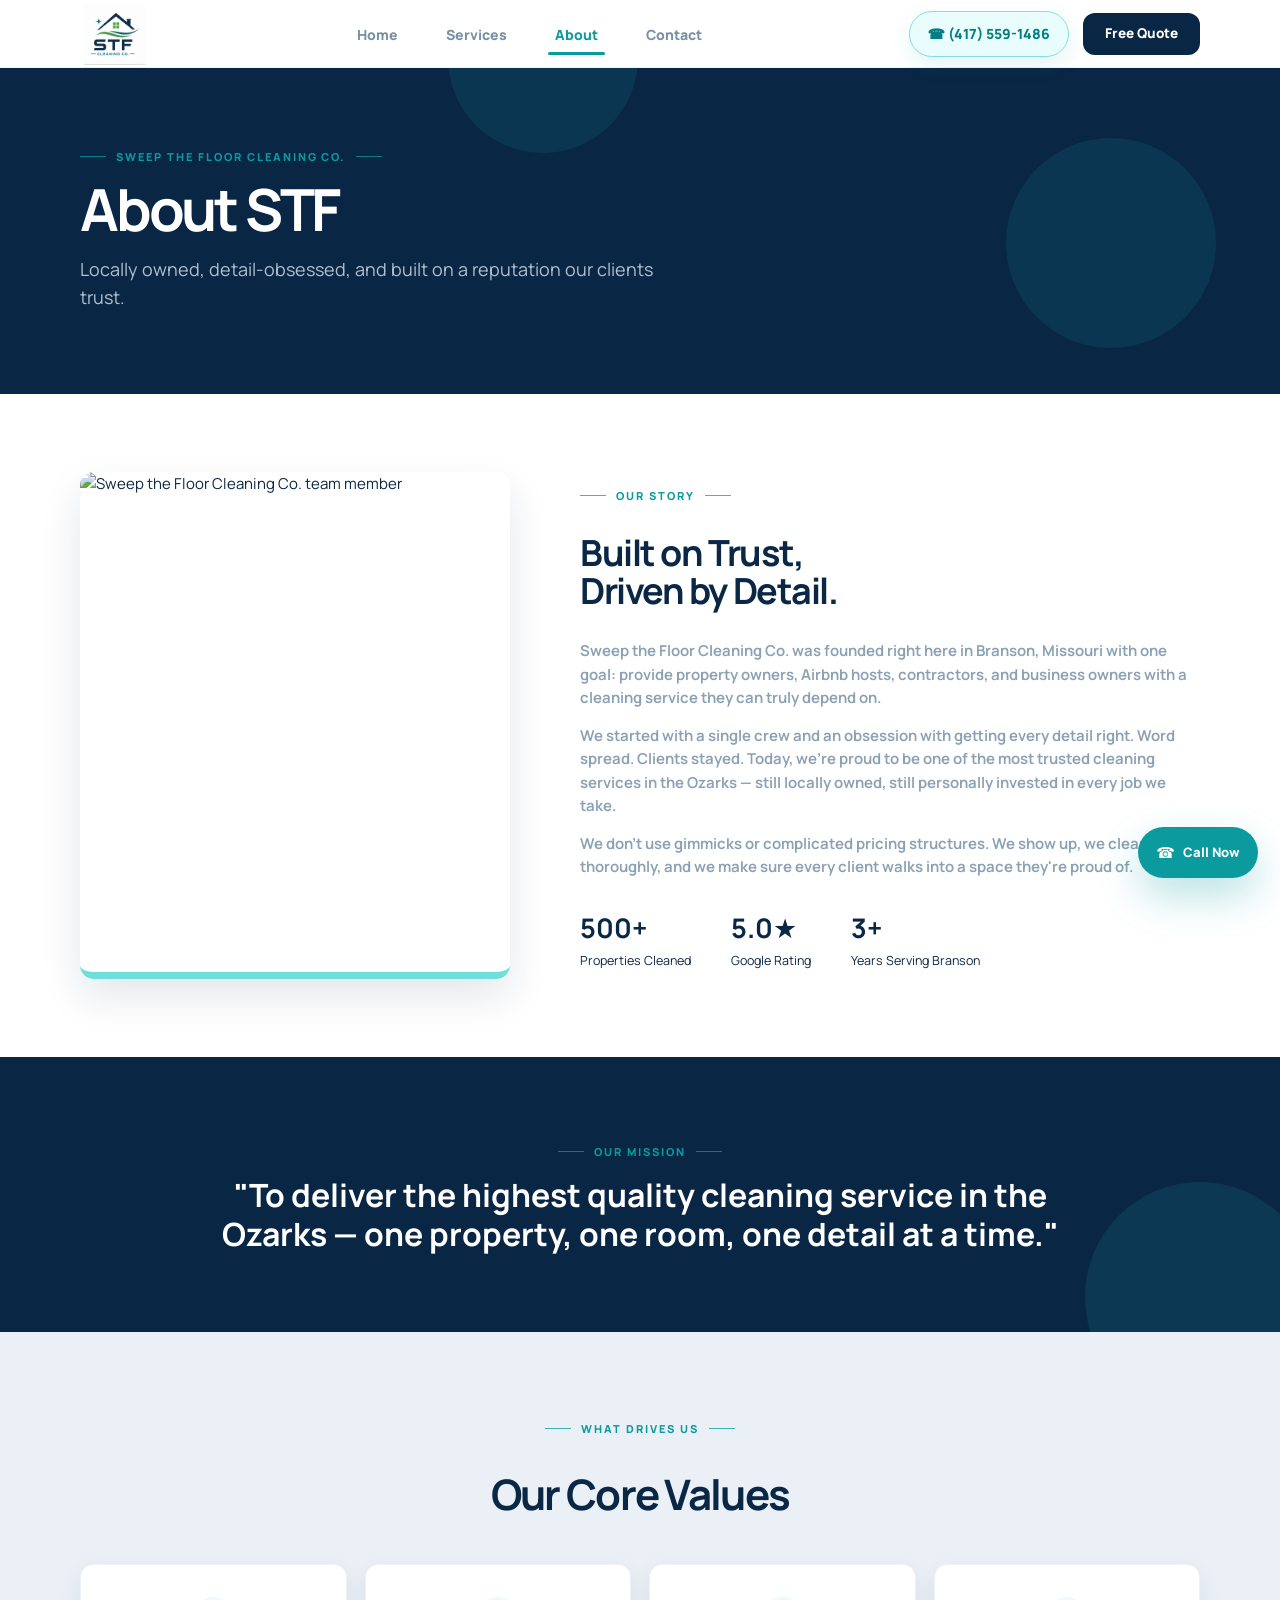
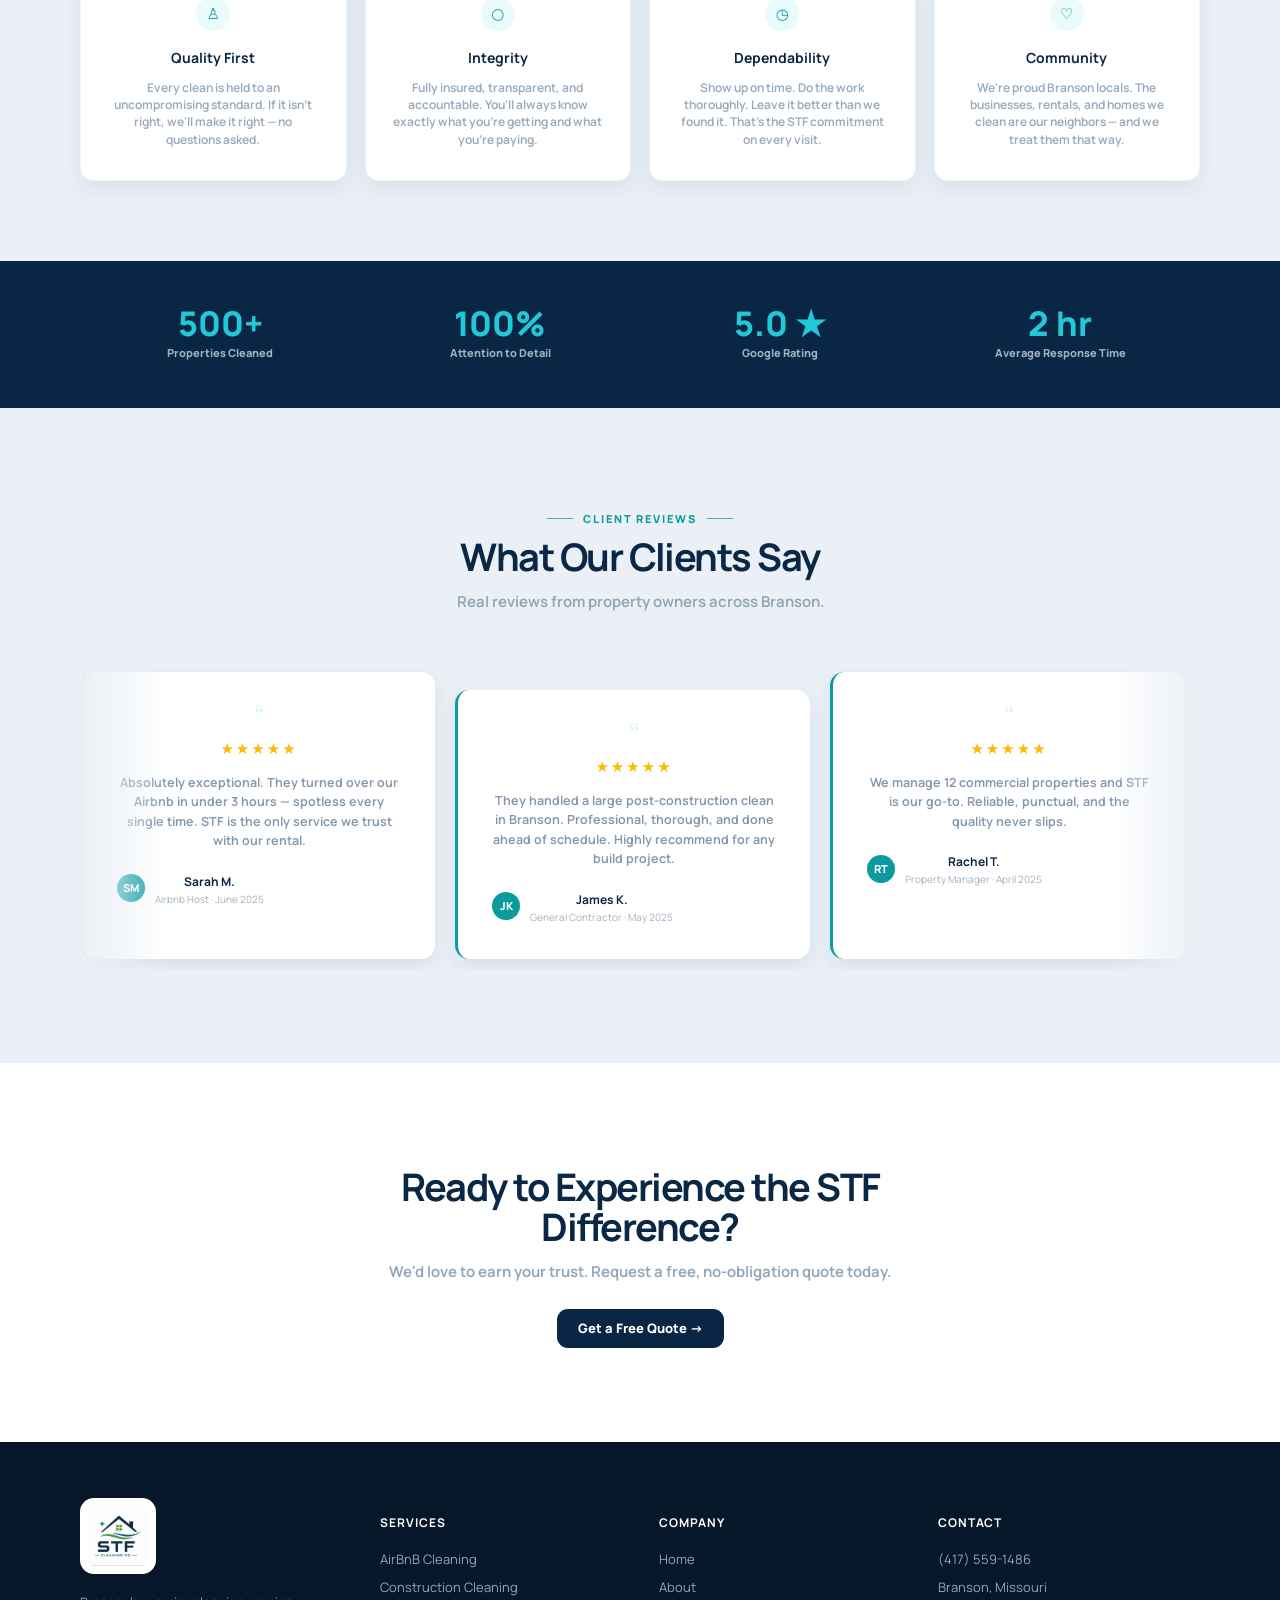
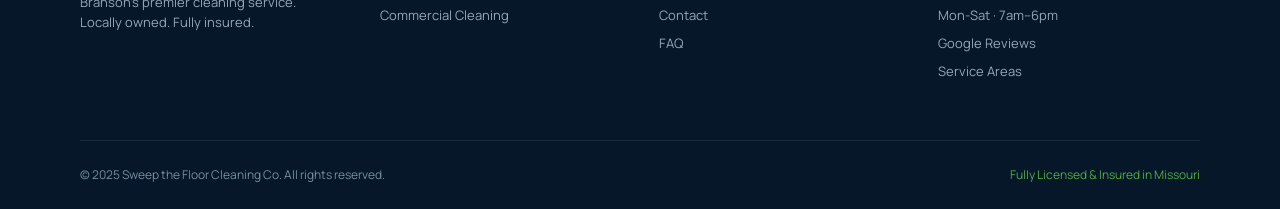
==== about.html @ 4bd2ea4a "Initial website upload" ====
<!DOCTYPE html><html lang="en"><head><meta charset="UTF-8"><meta name="viewport" content="width=device-width,initial-scale=1.0"><title>About | Sweep the Floor Cleaning Co.</title><meta name="description" content="Learn about Sweep the Floor Cleaning Co., a locally owned Branson cleaning company."><link rel="preconnect" href="https://fonts.googleapis.com"><link rel="preconnect" href="https://fonts.gstatic.com" crossorigin><link href="https://fonts.googleapis.com/css2?family=Manrope:wght@500;600;700;800;900&display=swap" rel="stylesheet"><link rel="stylesheet" href="styles.css"></head><body><header class="nav"><div class="container nav__in"><a class="logo" href="index.html"><img src="assets/logo.png" alt="STF Cleaning Co."></a><nav class="menu"><a href="index.html">Home</a><a href="services.html">Services</a><a class="active" href="about.html">About</a><a href="contact.html">Contact</a></nav><div class="nav__right"><a class="phone" href="tel:4175591486">☎ (417) 559-1486</a><a class="btn btn--navy" href="contact.html">Free Quote</a></div></div></header><main><section class="page-hero"><div class="container"><span class="eyebrow">Sweep the Floor Cleaning Co.</span><h1>About STF</h1><p>Locally owned, detail-obsessed, and built on a reputation our clients trust.</p></div></section><section><div class="container about-story"><div class="portrait"><img src="https://images.unsplash.com/photo-1494790108377-be9c29b29330?auto=format&fit=crop&w=900&q=85" alt="Sweep the Floor Cleaning Co. team member"></div><div class="story"><span class="eyebrow">Our Story</span><h2>Built on Trust,<br>Driven by Detail.</h2><p>Sweep the Floor Cleaning Co. was founded right here in Branson, Missouri with one goal: provide property owners, Airbnb hosts, contractors, and business owners with a cleaning service they can truly depend on.</p><p>We started with a single crew and an obsession with getting every detail right. Word spread. Clients stayed. Today, we're proud to be one of the most trusted cleaning services in the Ozarks — still locally owned, still personally invested in every job we take.</p><p>We don't use gimmicks or complicated pricing structures. We show up, we clean thoroughly, and we make sure every client walks into a space they're proud of.</p><div class="story-stats"><div><strong>500+</strong><small>Properties Cleaned</small></div><div><strong>5.0★</strong><small>Google Rating</small></div><div><strong>3+</strong><small>Years Serving Branson</small></div></div></div></div></section><section class="mission"><div class="container"><span class="eyebrow">Our Mission</span><h2>"To deliver the highest quality cleaning service in the Ozarks — one property, one room, one detail at a time."</h2></div></section><section class="values"><div class="container center"><span class="eyebrow">What Drives Us</span><h2>Our Core Values</h2><div class="values-grid"><div class="value"><div class="mini">♙</div><h3>Quality First</h3><p>Every clean is held to an uncompromising standard. If it isn't right, we'll make it right — no questions asked.</p></div><div class="value"><div class="mini">○</div><h3>Integrity</h3><p>Fully insured, transparent, and accountable. You'll always know exactly what you're getting and what you're paying.</p></div><div class="value"><div class="mini">◷</div><h3>Dependability</h3><p>Show up on time. Do the work thoroughly. Leave it better than we found it. That's the STF commitment on every visit.</p></div><div class="value"><div class="mini">♡</div><h3>Community</h3><p>We're proud Branson locals. The businesses, rentals, and homes we clean are our neighbors — and we treat them that way.</p></div></div></div></section><section class="stats"><div class="container stats__grid"><div class="stat"><strong>500+</strong><span>Properties Cleaned</span></div><div class="stat"><strong>100%</strong><span>Attention to Detail</span></div><div class="stat"><strong>5.0 ★</strong><span>Google Rating</span></div><div class="stat"><strong>2 hr</strong><span>Average Response Time</span></div></div></section><section class="section section--soft"><div class="container center"><span class="eyebrow">Client Reviews</span><h2>What Our Clients Say</h2><p class="sub">Real reviews from property owners across Branson.</p><div class="reviews is-marquee review-marquee"><div class="review-track">
<article class="review"><div class="quote">“</div><div class="stars">★★★★★</div><p>Absolutely exceptional. They turned over our Airbnb in under 3 hours — spotless every single time. STF is the only service we trust with our rental.</p><div class="person"><span class="avatar">SM</span><div><strong>Sarah M.</strong><small>Airbnb Host · June 2025</small></div></div></article>
<article class="review"><div class="quote">“</div><div class="stars">★★★★★</div><p>They handled a large post-construction clean in Branson. Professional, thorough, and done ahead of schedule. Highly recommend for any build project.</p><div class="person"><span class="avatar">JK</span><div><strong>James K.</strong><small>General Contractor · May 2025</small></div></div></article>
<article class="review"><div class="quote">“</div><div class="stars">★★★★★</div><p>We manage 12 commercial properties and STF is our go-to. Reliable, punctual, and the quality never slips.</p><div class="person"><span class="avatar">RT</span><div><strong>Rachel T.</strong><small>Property Manager · April 2025</small></div></div></article>
<article class="review"><div class="quote">“</div><div class="stars">★★★★★</div><p>Our cabin guests constantly mention how clean the place feels. Their turnovers are fast, consistent, and easy to schedule.</p><div class="person"><span class="avatar">AL</span><div><strong>Amanda L.</strong><small>Vacation Rental Owner · June 2025</small></div></div></article>
<article class="review"><div class="quote">“</div><div class="stars">★★★★★</div><p>They cleaned our office after hours and everything looked fresh the next morning. Very professional crew and great communication.</p><div class="person"><span class="avatar">CP</span><div><strong>Chris P.</strong><small>Office Manager · May 2025</small></div></div></article>
<article class="review"><div class="quote">“</div><div class="stars">★★★★★</div><p>Dust was everywhere after remodel work. STF came in and made the unit look ready for photos and move-in.</p><div class="person"><span class="avatar">DN</span><div><strong>Dana N.</strong><small>Property Owner · April 2025</small></div></div></article>
<article class="review"><div class="quote">“</div><div class="stars">★★★★★</div><p>Absolutely exceptional. They turned over our Airbnb in under 3 hours — spotless every single time. STF is the only service we trust with our rental.</p><div class="person"><span class="avatar">SM</span><div><strong>Sarah M.</strong><small>Airbnb Host · June 2025</small></div></div></article>
<article class="review"><div class="quote">“</div><div class="stars">★★★★★</div><p>They handled a large post-construction clean in Branson. Professional, thorough, and done ahead of schedule. Highly recommend for any build project.</p><div class="person"><span class="avatar">JK</span><div><strong>James K.</strong><small>General Contractor · May 2025</small></div></div></article>
<article class="review"><div class="quote">“</div><div class="stars">★★★★★</div><p>We manage 12 commercial properties and STF is our go-to. Reliable, punctual, and the quality never slips.</p><div class="person"><span class="avatar">RT</span><div><strong>Rachel T.</strong><small>Property Manager · April 2025</small></div></div></article>
<article class="review"><div class="quote">“</div><div class="stars">★★★★★</div><p>Our cabin guests constantly mention how clean the place feels. Their turnovers are fast, consistent, and easy to schedule.</p><div class="person"><span class="avatar">AL</span><div><strong>Amanda L.</strong><small>Vacation Rental Owner · June 2025</small></div></div></article>
<article class="review"><div class="quote">“</div><div class="stars">★★★★★</div><p>They cleaned our office after hours and everything looked fresh the next morning. Very professional crew and great communication.</p><div class="person"><span class="avatar">CP</span><div><strong>Chris P.</strong><small>Office Manager · May 2025</small></div></div></article>
<article class="review"><div class="quote">“</div><div class="stars">★★★★★</div><p>Dust was everywhere after remodel work. STF came in and made the unit look ready for photos and move-in.</p><div class="person"><span class="avatar">DN</span><div><strong>Dana N.</strong><small>Property Owner · April 2025</small></div></div></article>
</div></div></div></section><section class="section center"><div class="container"><h2>Ready to Experience the STF<br>Difference?</h2><p class="sub">We'd love to earn your trust. Request a free, no-obligation quote today.</p><div style="margin-top:26px"><a class="btn btn--navy" href="contact.html">Get a Free Quote →</a></div></div></section></main><footer class="footer"><div class="container"><div class="footer__grid"><div><img src="assets/logo.png" alt="STF"><p>Branson's premier cleaning service. Locally owned. Fully insured.</p></div><div><h4>Services</h4><a href="services.html#airbnb">AirBnB Cleaning</a><a href="services.html#construction">Construction Cleaning</a><a href="services.html#commercial">Commercial Cleaning</a></div><div><h4>Company</h4><a href="index.html">Home</a><a href="about.html">About</a><a href="contact.html">Contact</a><a href="contact.html#faq">FAQ</a></div><div><h4>Contact</h4><a href="tel:4175591486">(417) 559-1486</a><p>Branson, Missouri</p><p>Mon-Sat · 7am–6pm</p><a href="contact.html">Google Reviews</a><a href="contact.html">Service Areas</a></div></div><div class="footer__bottom"><span>© 2025 Sweep the Floor Cleaning Co. All rights reserved.</span><span class="licensed">Fully Licensed & Insured in Missouri</span></div></div></footer><a class="float-call" href="tel:4175591486">☎<span>Call Now</span></a><script src="script.js"></script></body></html>
---- styles.css ----
:root{--navy:#092645;--ink:#0a2746;--muted:#89a0b4;--teal:#0b9b9f;--aqua:#21c8d7;--green:#4dae3e;--bg:#eaf0f6;--soft:#f6fafc;--white:#fff;--shadow:0 18px 45px rgba(9,38,69,.11);--shadow-sm:0 8px 22px rgba(9,38,69,.08);--radius:16px;--max:1120px}*{box-sizing:border-box}html{scroll-behavior:smooth}body{margin:0;font-family:'Manrope',Inter,system-ui,-apple-system,Segoe UI,sans-serif;color:var(--ink);background:#fff;font-size:15px;line-height:1.55}a{text-decoration:none;color:inherit}img{max-width:100%;display:block}.container{width:min(var(--max),calc(100% - 44px));margin:auto}.nav{height:58px;background:#fff;border-bottom:1px solid #edf2f6;position:sticky;top:0;z-index:50}.nav__in{height:100%;display:flex;align-items:center;justify-content:space-between}.logo{display:flex;align-items:center}.logo img{width:54px;height:auto}.menu{display:flex;gap:31px;align-items:center;font-weight:800;font-size:13px;color:#7890a4}.menu a{position:relative;padding:20px 2px;transition:.22s ease}.menu a::after{content:"";position:absolute;left:50%;bottom:13px;width:0;height:2px;background:var(--teal);border-radius:99px;transition:.25s ease;transform:translateX(-50%)}.menu a:hover,.menu a.active{color:var(--teal)}.menu a:hover::after,.menu a.active::after{width:100%}.nav__right{display:flex;align-items:center;gap:18px}.phone{font-weight:900;color:var(--teal);font-size:13px;padding:9px 12px;border:1px solid rgba(11,155,159,.25);background:#f2fbfb;border-radius:999px}.btn{display:inline-flex;align-items:center;justify-content:center;gap:9px;border-radius:11px;padding:13px 21px;font-weight:900;font-size:13px;line-height:1;border:0;cursor:pointer;transition:transform .22s ease,box-shadow .22s ease,background .22s ease}.btn:hover{transform:translateY(-2px);box-shadow:0 12px 24px rgba(9,38,69,.16)}.btn--navy{background:var(--navy);color:#fff}.btn--teal{background:var(--teal);color:#fff}.btn--outline{background:#fff;color:var(--teal);border:1.5px solid var(--teal)}.eyebrow{display:inline-flex;gap:10px;align-items:center;color:var(--teal);font-weight:1000;letter-spacing:.18em;text-transform:uppercase;font-size:11px}.eyebrow::before,.eyebrow::after{content:"";width:26px;height:1px;background:var(--teal);opacity:.75}.hero{position:relative;overflow:hidden;background:#fff}.hero::after{content:"";position:absolute;left:-6%;bottom:-80px;width:48%;height:180px;border-radius:50%;background:#f7fbfd}.hero__grid{min-height:555px;display:grid;grid-template-columns:1fr 520px;gap:55px;align-items:center;position:relative;z-index:1}.pill{display:inline-flex;align-items:center;gap:7px;border:1px solid #b7eef1;color:var(--teal);font-weight:900;border-radius:999px;font-size:11px;padding:6px 12px;background:#f7ffff}.hero h1{margin:24px 0 20px;font-size:60px;line-height:.94;letter-spacing:-.064em;font-weight:1000}.hero h1 .accent{display:block;color:var(--teal)}.lead{color:#7f95aa;font-weight:600;font-size:15.5px;max-width:420px}.hero__cta{margin-top:28px;display:flex;gap:10px}.micro{display:flex;gap:22px;margin-top:25px;color:#8aa0b4;font-size:12px;font-weight:800}.micro span::before{content:"◎";color:var(--teal);margin-right:5px}.hero__visual{position:relative;height:430px}.hero__image{position:absolute;right:0;top:10px;width:465px;height:360px;border-radius:0 18px 18px 0;overflow:hidden;clip-path:polygon(14% 0,100% 0,100% 100%,0 100%)}.hero__image img{width:100%;height:100%;object-fit:cover}.float{position:absolute;background:#fff;border-radius:14px;box-shadow:var(--shadow);padding:14px 18px;font-weight:1000}.float small{display:block;color:#a6b6c5;font-size:10px}.float--top{left:22px;top:58px}.float--rating{left:48px;bottom:52px;display:flex;gap:12px;align-items:center}.star{width:28px;height:28px;border-radius:50%;background:#ffcc45;display:grid;place-items:center;color:#fff}.section{padding:94px 0}.section--soft{background:var(--bg)}.center{text-align:center}.section h2{font-size:38px;line-height:1.05;margin:10px 0 13px;letter-spacing:-.04em}.section p.sub{margin:0 auto;color:#91a5b8;max-width:540px;font-weight:650}.services-grid{display:grid;grid-template-columns:1.15fr .85fr;gap:16px;margin-top:56px}.card-img{position:relative;overflow:hidden;border-radius:14px;min-height:192px;box-shadow:var(--shadow);background:var(--navy)}.card-img.big{height:370px}.card-img.small{height:177px;margin-bottom:16px}.card-img img{width:100%;height:100%;object-fit:cover;transition:transform .55s ease}.card-img:hover img{transform:scale(1.06)}.card-img::after{content:"";position:absolute;inset:0;background:linear-gradient(180deg,rgba(9,38,69,0) 35%,rgba(9,38,69,.90) 100%)}.card-copy{position:absolute;left:24px;right:24px;bottom:24px;color:#fff;z-index:2;transform:translateY(0);transition:.25s ease}.card-img:hover .card-copy{transform:translateY(-6px)}.icon-dot{width:32px;height:32px;border-radius:50%;background:var(--teal);display:grid;place-items:center;margin-bottom:12px;color:white}.card-copy h3{font-size:20px;margin:0 0 8px}.card-copy p{font-size:12.5px;margin:0 0 8px;color:#d9e5ee;font-weight:650}.learn{color:var(--aqua);font-weight:900;font-size:12px}.split{display:grid;grid-template-columns:.9fr 1.1fr;gap:70px;align-items:start}.big-number{font-size:180px;line-height:.8;color:#eff9fa;font-weight:1000;margin-top:50px}.feature-grid{display:grid;grid-template-columns:1fr 1fr;gap:16px}.feature{background:#fff;border:1px solid #e9f0f5;border-radius:14px;padding:24px;box-shadow:var(--shadow-sm);transition:.24s ease}.feature:hover{transform:translateY(-6px);box-shadow:var(--shadow)}.feature .mini{width:32px;height:32px;border-radius:50%;background:#e9fbfb;color:var(--teal);display:grid;place-items:center;font-weight:900;margin-bottom:16px}.feature h3{font-size:14px;margin:0 0 8px}.feature p{font-size:12px;color:#9aabbb;margin:0;font-weight:650}.process{background:var(--bg);padding:88px 0}.steps{display:grid;grid-template-columns:repeat(4,1fr);gap:26px;margin-top:62px;position:relative}.steps::before{content:"";position:absolute;left:8%;right:8%;top:21px;border-top:1px dashed #9bd6dd}.step{text-align:center;position:relative}.num{width:42px;height:42px;border-radius:50%;background:var(--navy);color:#fff;display:grid;place-items:center;margin:0 auto 18px;font-weight:1000;border:8px solid #dff2f4;font-size:12px}.step h3{font-size:13px;margin:0 0 8px}.step p{font-size:11px;color:#8fa2b5;margin:0}.stats{background:var(--navy);color:#fff;padding:45px 0}.stats__grid{display:grid;grid-template-columns:repeat(4,1fr);text-align:center}.stat strong{display:block;color:var(--aqua);font-size:34px;line-height:1;font-weight:1000}.stat span{color:#9eb1c2;font-size:11px;font-weight:800}.reviews{display:grid;grid-template-columns:repeat(3,1fr);gap:20px;margin-top:52px}.review{background:#fff;border-radius:14px;box-shadow:var(--shadow-sm);border-left:3px solid var(--teal);padding:34px;min-height:195px;transition:.24s ease}.review:hover{transform:translateY(-6px)}.quote{color:#dff6f8;font-size:34px}.stars{color:#ffb900;letter-spacing:2px;margin:8px 0}.review p{font-size:12.5px;color:#8398ac;font-weight:650}.person{display:flex;align-items:center;gap:10px;margin-top:20px}.avatar{width:28px;height:28px;border-radius:50%;background:var(--teal);color:#fff;display:grid;place-items:center;font-size:11px;font-weight:900}.person strong{font-size:12px}.person small{display:block;color:#a2b1bf;font-size:10px}.cta-dark{position:relative;overflow:hidden;background:var(--navy);color:#fff;padding:94px 0;text-align:center}.cta-dark::before,.cta-dark::after,.page-hero::before,.page-hero::after{content:"";position:absolute;border-radius:50%;background:rgba(25,150,155,.14)}.cta-dark::before{left:-40px;top:-55px;width:160px;height:160px}.cta-dark::after{right:-85px;bottom:-55px;width:260px;height:260px}.wave{position:absolute;left:-10px;bottom:0;width:330px;height:130px;background:rgba(11,155,159,.12);border-radius:50% 50% 0 0;transform:rotate(8deg)}.cta-dark .container{position:relative;z-index:2}.cta-dark h2{font-size:42px;margin:8px 0 10px;letter-spacing:-.04em}.footer{background:#051729;color:#d8e3ec;padding:56px 0 25px}.footer__grid{display:grid;grid-template-columns:1.2fr 1fr 1fr 1fr;gap:60px;padding-bottom:50px;border-bottom:1px solid rgba(255,255,255,.08)}.footer img{width:56px;background:#fff;border-radius:14px;padding:8px;margin-bottom:18px}.footer h4{color:#fff;font-size:12px;letter-spacing:.08em;text-transform:uppercase}.footer p,.footer a{display:block;color:#94a7b8;font-size:13px;margin:8px 0}.footer__bottom{display:flex;justify-content:space-between;margin-top:25px;color:#778da0;font-size:12px}.licensed{color:var(--green)}.page-hero{position:relative;overflow:hidden;background:var(--navy);color:#fff;padding:72px 0 64px}.page-hero::before{width:190px;height:190px;left:35%;top:-105px}.page-hero::after{width:210px;height:210px;right:5%;top:70px}.page-hero h1{font-size:58px;margin:15px 0 8px;letter-spacing:-.055em;line-height:1}.page-hero p{color:#b1c0ce;font-size:18px;max-width:610px}.service-row{display:grid;grid-template-columns:1.12fr .88fr;min-height:530px}.service-row.reverse{grid-template-columns:.88fr 1.12fr}.service-row .photo img{width:100%;height:100%;object-fit:cover}.service-info{padding:78px 74px;display:flex;flex-direction:column;justify-content:center;background:#fff}.service-row.alt .service-info{background:var(--bg)}.service-info h2{font-size:42px;line-height:1.04;margin:10px 0 16px;letter-spacing:-.04em}.service-info p{color:#8ba0b3;font-weight:650}.checks{list-style:none;padding:0;margin:24px 0 28px}.checks li{position:relative;padding-left:28px;margin:12px 0;color:#8aa0b4;font-weight:700}.checks li::before{content:"⊙";position:absolute;left:0;color:var(--teal);font-weight:900}.about-story{display:grid;grid-template-columns:430px 1fr;gap:70px;align-items:center;padding:78px 0}.portrait{border-radius:14px;overflow:hidden;box-shadow:0 24px 60px rgba(11,155,159,.18);border-bottom:8px solid #7fe2de}.portrait img{width:100%;height:500px;object-fit:cover}.story h2{font-size:36px;line-height:1.05;letter-spacing:-.04em}.story p{color:#8aa0b4;font-weight:650}.story-stats{display:flex;gap:40px;margin-top:28px}.story-stats strong{display:block;font-size:27px}.mission{position:relative;background:var(--navy);color:#fff;text-align:center;padding:78px 0;overflow:hidden}.mission::after{content:"";position:absolute;right:-35px;bottom:-80px;width:230px;height:230px;border-radius:50%;background:rgba(25,150,155,.16)}.mission h2{font-size:32px;max-width:850px;margin:16px auto 0;line-height:1.22}.values{background:var(--bg);padding:80px 0}.values-grid{display:grid;grid-template-columns:repeat(4,1fr);gap:18px;margin-top:48px}.value{text-align:center;background:#fff;padding:32px 22px;border-radius:13px;box-shadow:var(--shadow-sm)}.contact-wrap{background:var(--bg);padding:75px 0 100px}.contact-grid{display:grid;grid-template-columns:1fr 330px;gap:35px}.form-card{background:#fff;border-radius:18px;box-shadow:var(--shadow);padding:48px}.form-card h2{font-size:28px;margin:10px 0 30px}.form-grid{display:grid;grid-template-columns:1fr 1fr;gap:20px}.field.full{grid-column:1/-1}label{display:block;font-size:12px;font-weight:900;margin-bottom:8px}input,select,textarea{width:100%;border:1px solid #dbe4ec;border-radius:14px;background:#f8fafc;padding:15px 18px;color:#6f8498;font-family:inherit;font-weight:650}textarea{min-height:112px;resize:vertical}.checkline{display:flex;gap:10px;align-items:center;color:#8aa0b4;font-weight:700;font-size:13px;margin:22px 0}.checkline input{width:18px;height:18px}.side-card{background:#fff;border-radius:14px;box-shadow:var(--shadow-sm);padding:28px;margin-bottom:18px}.side-card.dark{background:var(--navy);color:#fff}.side-card.dark h3{color:#fff;font-size:27px;margin:10px 0}.side-card h4{margin:0 0 18px}.hours{display:grid;grid-template-columns:1fr auto;gap:16px;font-weight:800;color:#8298ab}.map{height:220px;background:#d9edf4;border:1px solid #b7dce6;border-radius:14px;display:grid;place-items:center;text-align:center;color:var(--ink);font-weight:900}.faq{padding:90px 0}.faq-list{max-width:700px;margin:55px auto 0}.faq-item{background:#fff;border-radius:12px;border:1px solid #e9eef4;box-shadow:var(--shadow-sm);margin-bottom:14px;overflow:hidden}.faq-q{width:100%;background:none;border:0;padding:22px 26px;text-align:left;font-weight:900;color:var(--ink);display:flex;justify-content:space-between;cursor:pointer}.faq-a{display:none;padding:0 26px 22px;color:#8298ab}.faq-item.open .faq-a{display:block}@media(max-width:800px){.nav{height:auto}.nav__in{padding:12px 0;gap:12px;flex-wrap:wrap}.menu{order:3;width:100%;justify-content:center;gap:22px}.nav__right{gap:8px}.phone{display:none}.hero__grid,.split,.service-row,.service-row.reverse,.about-story,.contact-grid{grid-template-columns:1fr}.hero__grid{min-height:auto;padding:70px 0 40px}.hero h1{font-size:48px}.hero__visual{height:320px}.hero__image{width:100%;height:300px}.services-grid,.feature-grid,.reviews,.values-grid,.stats__grid,.footer__grid,.steps{grid-template-columns:1fr}.steps::before{display:none}.service-info{padding:50px 28px}.footer__bottom{display:block}.form-grid{grid-template-columns:1fr}.page-hero h1{font-size:44px}}

/* Pixel-pass corrections from screenshot review */
.nav{height:70px}.logo img{width:72px}.menu{font-size:14px;gap:34px}.menu a{padding:25px 3px}.menu a::after{bottom:16px;height:3px}.phone{font-size:14px;padding:10px 16px;background:#eafdfd;border-color:#86dde1;color:#057f84;box-shadow:0 4px 14px rgba(11,155,159,.09)}.nav .btn{padding:14px 22px;font-size:13.5px;border-radius:12px}.hero__grid{grid-template-columns:1fr 520px;min-height:565px}.hero__image{width:475px;height:375px}.hero__image img{object-position:center}.float--top{left:0;top:70px}.float--rating{left:34px;bottom:55px}.services-grid{grid-template-columns:1.12fr .88fr;gap:16px;align-items:stretch;max-width:980px;margin-left:auto;margin-right:auto}.services-stack{display:grid;grid-template-rows:1fr 1fr;gap:16px;height:370px}.card-img.big{height:370px;min-height:0}.card-img.small{height:auto;min-height:0;margin-bottom:0}.card-img img{height:100%!important;object-fit:cover}.card-img.big img{object-position:center}.card-img.small:first-child img{object-position:center}.card-copy{bottom:22px}.card-copy h3{font-size:18px}.process{padding:90px 0}.steps{margin-top:66px}.num{width:48px;height:48px;border-width:9px;font-size:13px}.step h3{font-size:14px}.step p{font-size:12px;max-width:190px;margin:auto}.steps::before{top:24px}.service-info{align-items:flex-start}.service-info .btn{align-self:flex-start;width:auto;min-width:0;padding-left:26px;padding-right:26px}.checks li::before{content:'✓';width:17px;height:17px;border:1.5px solid var(--teal);border-radius:50%;display:grid;place-items:center;font-size:10px;line-height:1;top:2px}.checks li{padding-left:32px}.portrait{box-shadow:0 18px 42px rgba(9,38,69,.11);border-bottom:7px solid #70dedb}.value{box-shadow:var(--shadow-sm);border:1px solid #edf2f6}.value .mini{width:34px;height:34px;border-radius:50%;background:#e9fbfb;color:var(--teal);display:grid;place-items:center;font-weight:900;margin:0 auto 16px}.value h3{font-size:14px;margin:0 0 10px}.value p{font-size:12px;color:#9aabbb;margin:0;font-weight:650}.faq-q{font-size:16px;padding:25px 30px}.faq-a{font-size:14.5px;line-height:1.65}.faq-list{max-width:760px}.side-card.dark h3{font-size:30px}.footer img{width:68px}.hero,.section,.process,.stats,.cta-dark,.footer,.page-hero{isolation:isolate}
@media(max-width:800px){.nav{height:auto}.logo img{width:66px}.phone{display:inline-flex}.nav__right{margin-left:auto}.services-stack{height:auto}.card-img.big,.card-img.small{height:300px}.hero__image{width:100%;height:300px}.steps .step{padding-bottom:20px}}


/* v3 refinement pass */
.standard-panel{margin-top:34px;max-width:430px;background:#fff;border:1px solid #e7f0f4;border-radius:18px;padding:24px 26px 26px;box-shadow:var(--shadow-sm);position:relative;overflow:hidden}
.standard-panel::after{content:"";position:absolute;right:-46px;bottom:-54px;width:145px;height:145px;border-radius:50%;background:rgba(33,200,215,.10)}
.panel-kicker{display:inline-block;color:var(--teal);font-size:11px;text-transform:uppercase;letter-spacing:.16em;font-weight:1000;margin-bottom:10px}
.standard-panel h3{font-size:18px;line-height:1.25;margin:0 0 18px;color:var(--ink);letter-spacing:-.02em}
.standard-panel ul{list-style:none;margin:0;padding:0;display:grid;gap:14px;position:relative;z-index:1}
.standard-panel li{display:grid;grid-template-columns:24px 1fr;column-gap:10px;align-items:start;color:#879bad;font-size:12px;font-weight:700;line-height:1.45}
.standard-panel li::before{content:"✓";width:22px;height:22px;border-radius:50%;background:#e8fbfb;color:var(--teal);display:grid;place-items:center;font-weight:1000;font-size:12px;grid-row:1/3}
.standard-panel strong{display:block;color:var(--ink);font-size:13px;margin-bottom:1px}
.standard-panel span{display:block}
.big-number{display:none!important}
.num{width:64px!important;height:64px!important;border-width:12px!important;font-size:15px!important;box-shadow:0 0 0 7px rgba(33,200,215,.10)}
.steps::before{top:32px!important}
.step h3{font-size:15.5px!important;margin-top:13px!important}.step p{font-size:12.75px!important;line-height:1.55!important}
.values h2,.faq h2{font-size:42px;line-height:1.05;letter-spacing:-.04em}.values-grid{align-items:stretch}.value{display:flex;flex-direction:column;align-items:center;justify-content:center;min-height:178px}.value p{max-width:210px;line-height:1.45}.faq-q{font-size:18px!important}.faq-a{font-size:16px!important}.service-row .photo img{filter:none}.card-img.small:first-child img,.service-row.reverse .photo img{object-position:center center}.card-img.small:last-child img,.service-row:not(.reverse):last-of-type .photo img{object-position:center center}
@media(max-width:800px){.standard-panel{max-width:none}.num{width:56px!important;height:56px!important;border-width:9px!important}.values h2,.faq h2{font-size:32px}}

/* v4 requested upgrades */
body::before{content:"";position:fixed;inset:0;pointer-events:none;z-index:9999;opacity:.028;background-image:radial-gradient(#092645 0.7px, transparent 0.7px);background-size:4px 4px;mix-blend-mode:multiply}.logo img{width:82px!important}.footer img{width:76px!important}.nav{height:76px}.menu a::after{transform:scaleX(0);transform-origin:center;transition:transform .22s cubic-bezier(.22,.61,.36,1), background .22s}.menu a:hover::after,.menu a.active::after{transform:scaleX(1)}.menu a:hover{background:rgba(33,200,215,.06);border-radius:10px}.trust-strip{background:#fff;padding:0 0 28px;margin-top:-18px;position:relative;z-index:2}.trust-grid{display:grid;grid-template-columns:repeat(5,1fr);gap:14px}.trust-grid div{background:#fff;border:1px solid #e7f0f4;border-radius:999px;padding:12px 16px;display:flex;align-items:center;justify-content:center;gap:9px;box-shadow:var(--shadow-sm);font-size:13px;color:var(--ink)}.trust-grid span{width:24px;height:24px;border-radius:50%;background:#e8fbfb;color:var(--teal);display:grid;place-items:center;font-weight:1000}.why-upgrade{padding-top:90px}.why-split{align-items:center}.why-photo{margin-top:34px;position:relative;width:min(430px,100%);height:300px;border-radius:20px;overflow:hidden;box-shadow:var(--shadow);border:1px solid #e7f0f4}.why-photo img{width:100%;height:100%;object-fit:cover;transition:transform .55s cubic-bezier(.22,.61,.36,1)}.why-photo:hover img{transform:scale(1.045)}.photo-badge{position:absolute;left:18px;bottom:18px;background:rgba(255,255,255,.93);border:1px solid #e7f0f4;border-radius:14px;padding:12px 16px;box-shadow:0 12px 28px rgba(9,38,69,.13)}.photo-badge.rating{left:auto;right:18px}.photo-badge strong{display:block;color:var(--teal);font-size:22px;line-height:1}.photo-badge span{display:block;color:#7890a5;font-size:11px;font-weight:800;margin-top:4px}.who-area{padding-top:95px}.section-head{margin-bottom:38px}.audience-grid{display:grid;grid-template-columns:repeat(6,1fr);gap:14px;margin-bottom:30px}.audience-grid div{background:#fff;border:1px solid #e7f0f4;border-radius:16px;padding:24px 12px;text-align:center;box-shadow:var(--shadow-sm);transition:transform .24s ease,box-shadow .24s ease}.audience-grid div:hover{transform:translateY(-6px);box-shadow:var(--shadow)}.audience-grid span{display:block;font-size:28px;margin-bottom:10px}.audience-grid strong{font-size:13px;color:var(--ink)}.service-area-card{display:grid;grid-template-columns:1fr 300px;gap:28px;align-items:center;background:#fff;border:1px solid #e7f0f4;border-radius:22px;padding:34px;box-shadow:var(--shadow-sm)}.service-area-card h3{font-size:30px;margin:8px 0 10px;letter-spacing:-.04em}.service-area-card p{color:#8298ab;font-weight:700;max-width:650px}.area-map{height:190px;border-radius:18px;background:linear-gradient(135deg,#dcf4f8,#eef8f1);border:1px solid #bde3ea;display:grid;place-items:center;text-align:center;color:var(--ink)}.area-map span{font-size:30px;color:var(--teal)}.area-map small{display:block;color:#8197a9}.gallery-section{padding-top:95px}.gallery-grid{display:grid;grid-template-columns:repeat(3,1fr);gap:20px;margin-top:44px}.gallery-grid article{position:relative;overflow:hidden;border-radius:18px;height:310px;box-shadow:var(--shadow);background:#000}.gallery-grid img{width:100%;height:100%;object-fit:cover;opacity:.82;transition:transform .65s cubic-bezier(.22,.61,.36,1),opacity .25s}.gallery-grid article:hover img{transform:scale(1.06);opacity:.72}.gallery-grid article::after{content:"";position:absolute;inset:0;background:linear-gradient(to top,rgba(9,38,69,.86),rgba(9,38,69,.05) 60%)}.gallery-grid article div{position:absolute;left:24px;right:24px;bottom:22px;z-index:1;text-align:left}.gallery-grid strong{display:block;color:#fff;font-size:20px}.gallery-grid span{display:block;color:#c8dce6;font-size:13px;font-weight:800;margin-top:5px}.float-call{position:fixed;right:22px;bottom:22px;z-index:50;background:var(--teal);color:#fff;text-decoration:none;border-radius:999px;box-shadow:0 18px 40px rgba(11,155,159,.28);padding:14px 18px;display:flex;gap:8px;align-items:center;font-weight:900;transition:transform .22s ease,box-shadow .22s ease}.float-call:hover{transform:translateY(-4px);box-shadow:0 24px 50px rgba(11,155,159,.36)}.float-call span{font-size:13px}.faq#faq{scroll-margin-top:90px}.faq-item{transition:box-shadow .25s ease,border-color .25s ease}.faq-item.open{box-shadow:0 18px 40px rgba(9,38,69,.11);border-color:#cdebf0}.faq-q span{transition:transform .25s ease}.faq-item.open .faq-q span{transform:rotate(180deg)}.faq-a{display:block!important;max-height:0;overflow:hidden;padding:0 30px;color:#8298ab;transition:max-height .36s cubic-bezier(.22,.61,.36,1),padding .36s cubic-bezier(.22,.61,.36,1),opacity .22s ease;opacity:0}.faq-item.open .faq-a{padding:0 30px 24px;opacity:1}.footer__grid{grid-template-columns:1.1fr 1fr 1fr 1.2fr}.footer a{transition:color .2s ease}.footer a:hover{color:#21c8d7}@media(max-width:800px){.logo img{width:74px!important}.trust-grid,.audience-grid,.gallery-grid{grid-template-columns:1fr}.trust-strip{padding:18px 0}.service-area-card{grid-template-columns:1fr}.why-photo{height:260px}.float-call{right:16px;bottom:16px}.float-call span{display:none}.gallery-grid article{height:260px}}


/* v5 correction pass */
.nav{height:68px!important;overflow:visible}.nav__in{height:68px}.logo{height:68px;align-items:center;overflow:hidden}.logo img{width:70px!important;max-height:62px;object-fit:contain;display:block}.logo::after{display:none!important}.menu a{padding:23px 7px 21px;border-radius:0!important;background:transparent!important}.menu a::after{width:100%!important;left:0!important;right:0!important;bottom:12px!important;height:3px!important;transform:scaleX(0)!important;transform-origin:center!important;transition:transform .24s cubic-bezier(.22,.61,.36,1),opacity .2s ease!important}.menu a:hover::after,.menu a.active::after{transform:scaleX(1)!important}.menu a:hover{color:var(--teal)}.nav__right{gap:14px}.phone{font-size:14px;font-weight:1000;padding:11px 18px;box-shadow:0 8px 20px rgba(11,155,159,.11)}
.review-marquee{position:relative;overflow:hidden;margin-top:52px;padding:6px 0 10px;mask-image:linear-gradient(to right,transparent 0,#000 8%,#000 92%,transparent 100%);-webkit-mask-image:linear-gradient(to right,transparent 0,#000 8%,#000 92%,transparent 100%)}.review-track{display:flex;gap:20px;width:max-content;animation:reviewScroll 46s linear infinite}.review-marquee:hover .review-track{animation-play-state:paused}.review-track .review{width:355px;flex:0 0 355px}.review-track .review:nth-child(2n){margin-top:18px}@keyframes reviewScroll{from{transform:translateX(0)}to{transform:translateX(calc(-50% - 10px))}}.reviews{display:grid;grid-template-columns:repeat(3,1fr);gap:20px;margin-top:52px}.reviews.is-marquee{display:block}.reviews.is-marquee .review{min-height:205px}.reviews.is-marquee .quote{line-height:.7}.reviews.is-marquee .person{margin-top:18px}
@media(max-width:800px){.nav{height:auto!important}.nav__in{height:auto}.logo{height:auto}.logo img{width:66px!important;max-height:58px}.menu a::after{bottom:6px!important}.review-track .review{width:300px;flex-basis:300px}.review-track{animation-duration:38s}.phone{font-size:12px;padding:9px 12px}}
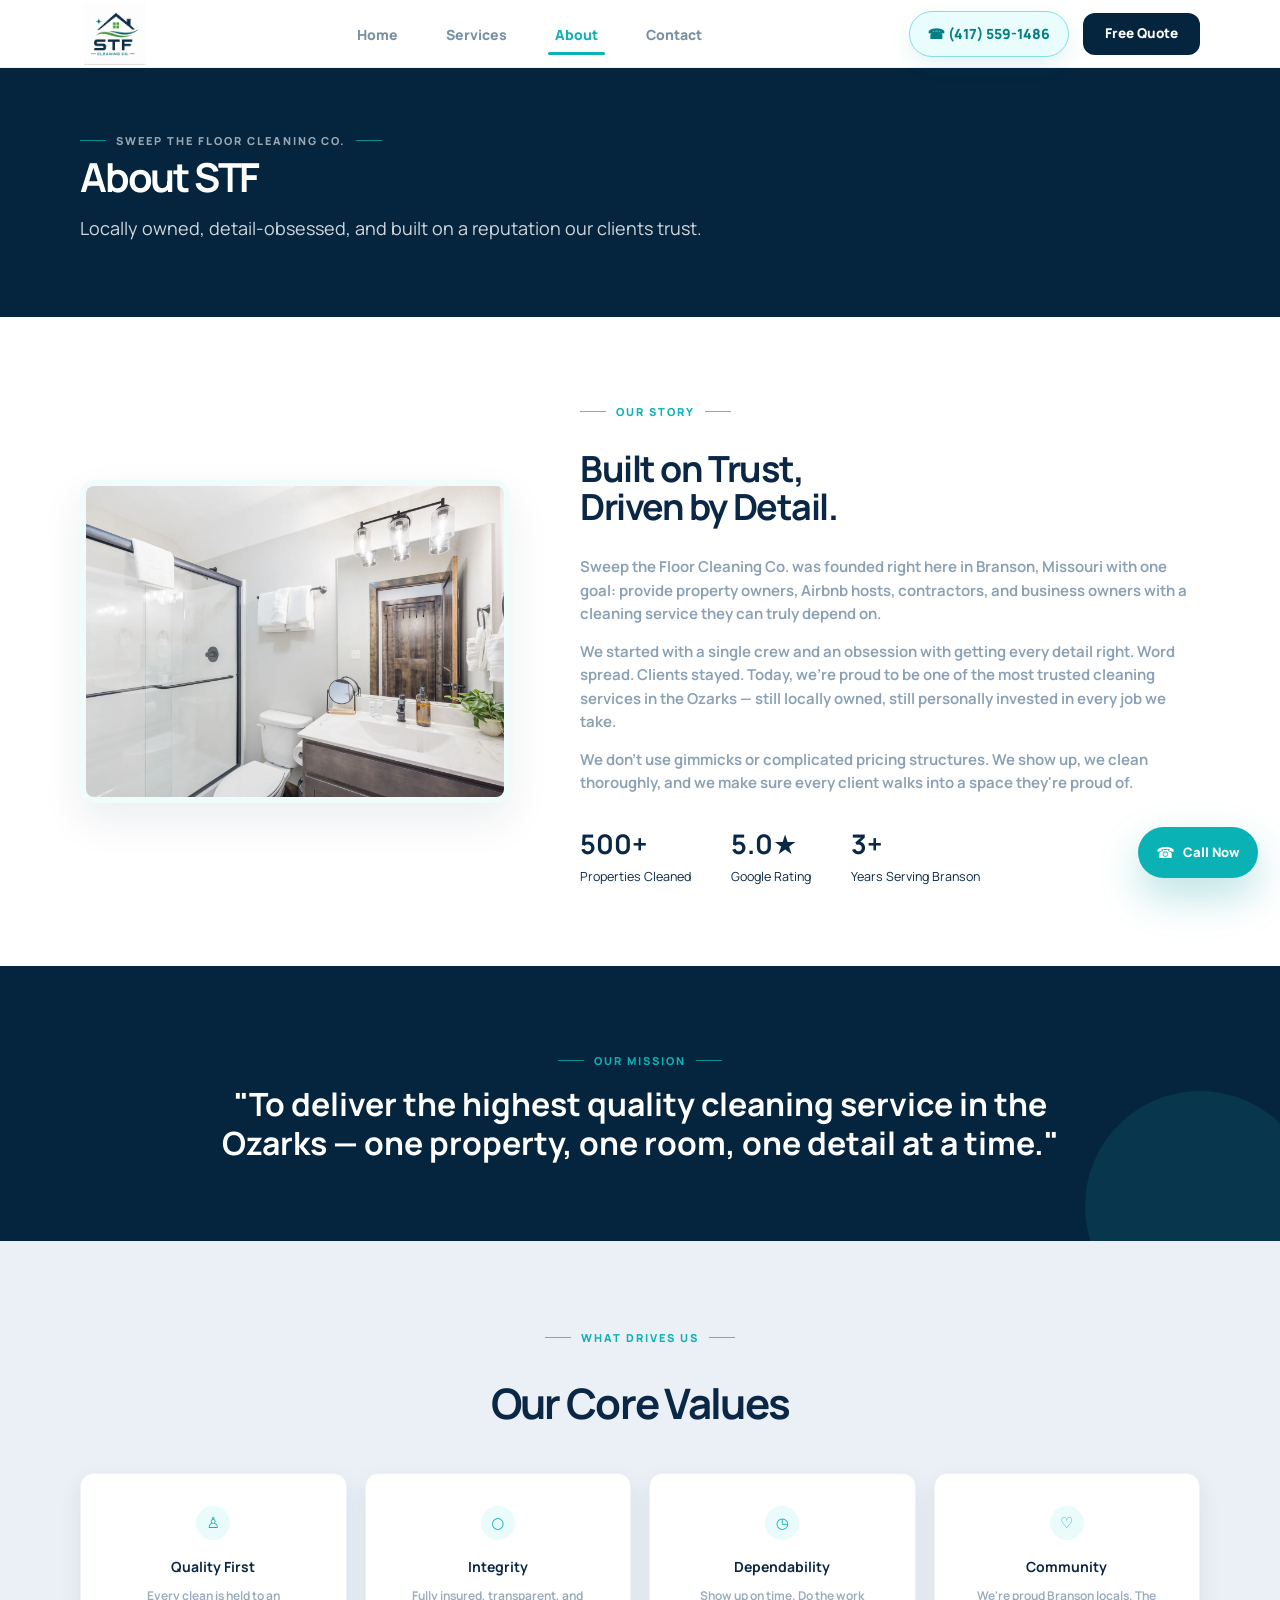
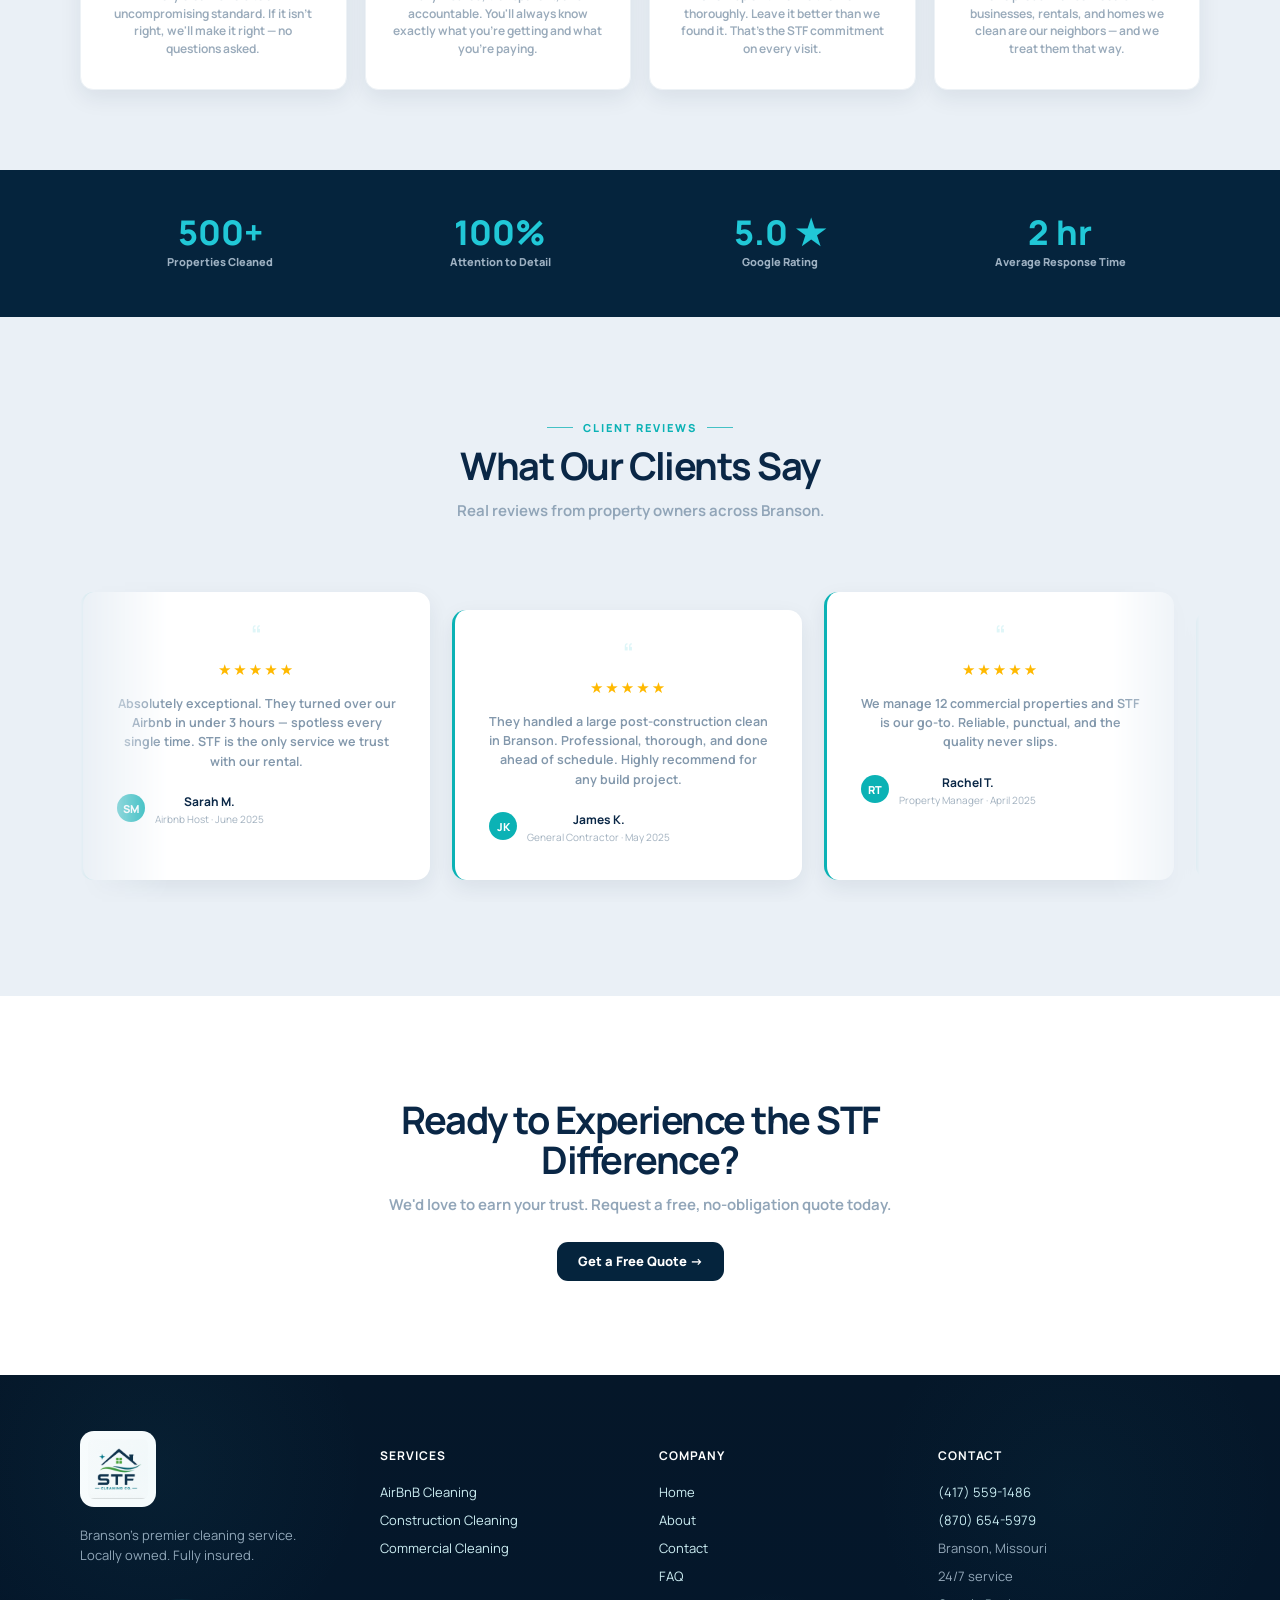
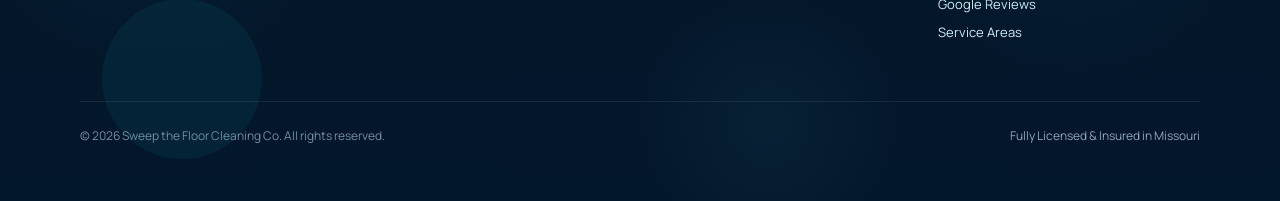
==== commit 2c86509e: "Add detailed code comments and refine mobile layout/footer" ====
--- a/about.html
+++ b/about.html
@@ -1,4 +1,7 @@
-<!DOCTYPE html><html lang="en"><head><meta charset="UTF-8"><meta name="viewport" content="width=device-width,initial-scale=1.0"><title>About | Sweep the Floor Cleaning Co.</title><meta name="description" content="Learn about Sweep the Floor Cleaning Co., a locally owned Branson cleaning company."><link rel="preconnect" href="https://fonts.googleapis.com"><link rel="preconnect" href="https://fonts.gstatic.com" crossorigin><link href="https://fonts.googleapis.com/css2?family=Manrope:wght@500;600;700;800;900&display=swap" rel="stylesheet"><link rel="stylesheet" href="styles.css"></head><body><header class="nav"><div class="container nav__in"><a class="logo" href="index.html"><img src="assets/logo.png" alt="STF Cleaning Co."></a><nav class="menu"><a href="index.html">Home</a><a href="services.html">Services</a><a class="active" href="about.html">About</a><a href="contact.html">Contact</a></nav><div class="nav__right"><a class="phone" href="tel:4175591486">☎ (417) 559-1486</a><a class="btn btn--navy" href="contact.html">Free Quote</a></div></div></header><main><section class="page-hero"><div class="container"><span class="eyebrow">Sweep the Floor Cleaning Co.</span><h1>About STF</h1><p>Locally owned, detail-obsessed, and built on a reputation our clients trust.</p></div></section><section><div class="container about-story"><div class="portrait"><img src="https://images.unsplash.com/photo-1494790108377-be9c29b29330?auto=format&fit=crop&w=900&q=85" alt="Sweep the Floor Cleaning Co. team member"></div><div class="story"><span class="eyebrow">Our Story</span><h2>Built on Trust,<br>Driven by Detail.</h2><p>Sweep the Floor Cleaning Co. was founded right here in Branson, Missouri with one goal: provide property owners, Airbnb hosts, contractors, and business owners with a cleaning service they can truly depend on.</p><p>We started with a single crew and an obsession with getting every detail right. Word spread. Clients stayed. Today, we're proud to be one of the most trusted cleaning services in the Ozarks — still locally owned, still personally invested in every job we take.</p><p>We don't use gimmicks or complicated pricing structures. We show up, we clean thoroughly, and we make sure every client walks into a space they're proud of.</p><div class="story-stats"><div><strong>500+</strong><small>Properties Cleaned</small></div><div><strong>5.0★</strong><small>Google Rating</small></div><div><strong>3+</strong><small>Years Serving Branson</small></div></div></div></div></section><section class="mission"><div class="container"><span class="eyebrow">Our Mission</span><h2>"To deliver the highest quality cleaning service in the Ozarks — one property, one room, one detail at a time."</h2></div></section><section class="values"><div class="container center"><span class="eyebrow">What Drives Us</span><h2>Our Core Values</h2><div class="values-grid"><div class="value"><div class="mini">♙</div><h3>Quality First</h3><p>Every clean is held to an uncompromising standard. If it isn't right, we'll make it right — no questions asked.</p></div><div class="value"><div class="mini">○</div><h3>Integrity</h3><p>Fully insured, transparent, and accountable. You'll always know exactly what you're getting and what you're paying.</p></div><div class="value"><div class="mini">◷</div><h3>Dependability</h3><p>Show up on time. Do the work thoroughly. Leave it better than we found it. That's the STF commitment on every visit.</p></div><div class="value"><div class="mini">♡</div><h3>Community</h3><p>We're proud Branson locals. The businesses, rentals, and homes we clean are our neighbors — and we treat them that way.</p></div></div></div></section><section class="stats"><div class="container stats__grid"><div class="stat"><strong>500+</strong><span>Properties Cleaned</span></div><div class="stat"><strong>100%</strong><span>Attention to Detail</span></div><div class="stat"><strong>5.0 ★</strong><span>Google Rating</span></div><div class="stat"><strong>2 hr</strong><span>Average Response Time</span></div></div></section><section class="section section--soft"><div class="container center"><span class="eyebrow">Client Reviews</span><h2>What Our Clients Say</h2><p class="sub">Real reviews from property owners across Branson.</p><div class="reviews is-marquee review-marquee"><div class="review-track">
+<!-- ABOUT PAGE: Brand narrative page combining mission, trust signals, and conversion CTAs. -->
+<!-- MAINTENANCE NOTE: File is minified for delivery; preserve semantic section ordering when editing. -->
+<!-- PRIMARY BLOCKS: Shared nav, hero, story, standards panel, reviews marquee, CTA, shared footer. -->
+<!DOCTYPE html><html lang="en"><head><meta charset="UTF-8"><meta name="viewport" content="width=device-width,initial-scale=1.0"><title>About | Sweep the Floor Cleaning Co.</title><meta name="description" content="Learn about Sweep the Floor Cleaning Co., a locally owned Branson cleaning company."><link rel="preconnect" href="https://fonts.googleapis.com"><link rel="preconnect" href="https://fonts.gstatic.com" crossorigin><link href="https://fonts.googleapis.com/css2?family=Manrope:wght@500;600;700;800;900&display=swap" rel="stylesheet"><link rel="stylesheet" href="styles.css"><link rel="stylesheet" href="styles.overrides.css"></head><body><header class="nav"><div class="container nav__in"><a class="logo" href="index.html"><img src="assets/logo.png" alt="STF Cleaning Co."></a><nav class="menu"><a href="index.html">Home</a><a href="services.html">Services</a><a class="active" href="about.html">About</a><a href="contact.html">Contact</a></nav><div class="nav__right"><a class="phone" href="tel:4175591486">☎ (417) 559-1486</a><a class="btn btn--navy" href="contact.html">Free Quote</a></div></div></header><main><section class="page-hero page-hero--dark"><div class="container"><span class="eyebrow">Sweep the Floor Cleaning Co.</span><h1>About STF</h1><p>Locally owned, detail-obsessed, and built on a reputation our clients trust.</p></div></section><section><div class="container about-story"><div class="portrait"><img src="assets/airbnbbathroom.png" alt="Sweep the Floor Cleaning Co. service team"></div><div class="story"><span class="eyebrow">Our Story</span><h2>Built on Trust,<br>Driven by Detail.</h2><p>Sweep the Floor Cleaning Co. was founded right here in Branson, Missouri with one goal: provide property owners, Airbnb hosts, contractors, and business owners with a cleaning service they can truly depend on.</p><p>We started with a single crew and an obsession with getting every detail right. Word spread. Clients stayed. Today, we're proud to be one of the most trusted cleaning services in the Ozarks — still locally owned, still personally invested in every job we take.</p><p>We don't use gimmicks or complicated pricing structures. We show up, we clean thoroughly, and we make sure every client walks into a space they're proud of.</p><div class="story-stats"><div><strong>500+</strong><small>Properties Cleaned</small></div><div><strong>5.0★</strong><small>Google Rating</small></div><div><strong>3+</strong><small>Years Serving Branson</small></div></div></div></div></section><section class="mission"><div class="container"><span class="eyebrow">Our Mission</span><h2>"To deliver the highest quality cleaning service in the Ozarks — one property, one room, one detail at a time."</h2></div></section><section class="values"><div class="container center"><span class="eyebrow">What Drives Us</span><h2>Our Core Values</h2><div class="values-grid"><div class="value"><div class="mini">♙</div><h3>Quality First</h3><p>Every clean is held to an uncompromising standard. If it isn't right, we'll make it right — no questions asked.</p></div><div class="value"><div class="mini">○</div><h3>Integrity</h3><p>Fully insured, transparent, and accountable. You'll always know exactly what you're getting and what you're paying.</p></div><div class="value"><div class="mini">◷</div><h3>Dependability</h3><p>Show up on time. Do the work thoroughly. Leave it better than we found it. That's the STF commitment on every visit.</p></div><div class="value"><div class="mini">♡</div><h3>Community</h3><p>We're proud Branson locals. The businesses, rentals, and homes we clean are our neighbors — and we treat them that way.</p></div></div></div></section><section class="stats"><div class="container stats__grid"><div class="stat"><strong>500+</strong><span>Properties Cleaned</span></div><div class="stat"><strong>100%</strong><span>Attention to Detail</span></div><div class="stat"><strong>5.0 ★</strong><span>Google Rating</span></div><div class="stat"><strong>2 hr</strong><span>Average Response Time</span></div></div></section><section class="section section--soft"><div class="container center"><span class="eyebrow">Client Reviews</span><h2>What Our Clients Say</h2><p class="sub">Real reviews from property owners across Branson.</p><div class="reviews is-marquee review-marquee"><div class="review-track">
 <article class="review"><div class="quote">“</div><div class="stars">★★★★★</div><p>Absolutely exceptional. They turned over our Airbnb in under 3 hours — spotless every single time. STF is the only service we trust with our rental.</p><div class="person"><span class="avatar">SM</span><div><strong>Sarah M.</strong><small>Airbnb Host · June 2025</small></div></div></article>
 <article class="review"><div class="quote">“</div><div class="stars">★★★★★</div><p>They handled a large post-construction clean in Branson. Professional, thorough, and done ahead of schedule. Highly recommend for any build project.</p><div class="person"><span class="avatar">JK</span><div><strong>James K.</strong><small>General Contractor · May 2025</small></div></div></article>
 <article class="review"><div class="quote">“</div><div class="stars">★★★★★</div><p>We manage 12 commercial properties and STF is our go-to. Reliable, punctual, and the quality never slips.</p><div class="person"><span class="avatar">RT</span><div><strong>Rachel T.</strong><small>Property Manager · April 2025</small></div></div></article>
@@ -11,4 +14,4 @@
 <article class="review"><div class="quote">“</div><div class="stars">★★★★★</div><p>Our cabin guests constantly mention how clean the place feels. Their turnovers are fast, consistent, and easy to schedule.</p><div class="person"><span class="avatar">AL</span><div><strong>Amanda L.</strong><small>Vacation Rental Owner · June 2025</small></div></div></article>
 <article class="review"><div class="quote">“</div><div class="stars">★★★★★</div><p>They cleaned our office after hours and everything looked fresh the next morning. Very professional crew and great communication.</p><div class="person"><span class="avatar">CP</span><div><strong>Chris P.</strong><small>Office Manager · May 2025</small></div></div></article>
 <article class="review"><div class="quote">“</div><div class="stars">★★★★★</div><p>Dust was everywhere after remodel work. STF came in and made the unit look ready for photos and move-in.</p><div class="person"><span class="avatar">DN</span><div><strong>Dana N.</strong><small>Property Owner · April 2025</small></div></div></article>
-</div></div></div></section><section class="section center"><div class="container"><h2>Ready to Experience the STF<br>Difference?</h2><p class="sub">We'd love to earn your trust. Request a free, no-obligation quote today.</p><div style="margin-top:26px"><a class="btn btn--navy" href="contact.html">Get a Free Quote →</a></div></div></section></main><footer class="footer"><div class="container"><div class="footer__grid"><div><img src="assets/logo.png" alt="STF"><p>Branson's premier cleaning service. Locally owned. Fully insured.</p></div><div><h4>Services</h4><a href="services.html#airbnb">AirBnB Cleaning</a><a href="services.html#construction">Construction Cleaning</a><a href="services.html#commercial">Commercial Cleaning</a></div><div><h4>Company</h4><a href="index.html">Home</a><a href="about.html">About</a><a href="contact.html">Contact</a><a href="contact.html#faq">FAQ</a></div><div><h4>Contact</h4><a href="tel:4175591486">(417) 559-1486</a><p>Branson, Missouri</p><p>Mon-Sat · 7am–6pm</p><a href="contact.html">Google Reviews</a><a href="contact.html">Service Areas</a></div></div><div class="footer__bottom"><span>© 2025 Sweep the Floor Cleaning Co. All rights reserved.</span><span class="licensed">Fully Licensed & Insured in Missouri</span></div></div></footer><a class="float-call" href="tel:4175591486">☎<span>Call Now</span></a><script src="script.js"></script></body></html>
+</div></div></div></section><section class="section center"><div class="container"><h2>Ready to Experience the STF<br>Difference?</h2><p class="sub">We'd love to earn your trust. Request a free, no-obligation quote today.</p><div style="margin-top:26px"><a class="btn btn--navy" href="contact.html">Get a Free Quote →</a></div></div></section></main><footer class="footer"><div class="container"><div class="footer__grid"><div><img src="assets/logo.png" alt="STF"><p>Branson's premier cleaning service. Locally owned. Fully insured.</p></div><div><h4>Services</h4><a href="services.html#airbnb">AirBnB Cleaning</a><a href="services.html#construction">Construction Cleaning</a><a href="services.html#commercial">Commercial Cleaning</a></div><div><h4>Company</h4><a href="index.html">Home</a><a href="about.html">About</a><a href="contact.html">Contact</a><a href="contact.html#faq">FAQ</a></div><div><h4>Contact</h4><a href="tel:4175591486">(417) 559-1486</a><a href="tel:8706545979">(870) 654-5979</a><p>Branson, Missouri</p><p>24/7 service</p><a href="contact.html">Google Reviews</a><a href="contact.html">Service Areas</a></div></div><div class="footer__bottom"><span>© 2026 Sweep the Floor Cleaning Co. All rights reserved.</span><span class="licensed">Fully Licensed & Insured in Missouri</span></div></div></footer><a class="float-call" href="tel:4175591486">☎<span>Call Now</span></a><script src="script.js"></script></body></html>
--- a/styles.css
+++ b/styles.css
@@ -1,4 +1,19 @@
-:root{--navy:#092645;--ink:#0a2746;--muted:#89a0b4;--teal:#0b9b9f;--aqua:#21c8d7;--green:#4dae3e;--bg:#eaf0f6;--soft:#f6fafc;--white:#fff;--shadow:0 18px 45px rgba(9,38,69,.11);--shadow-sm:0 8px 22px rgba(9,38,69,.08);--radius:16px;--max:1120px}*{box-sizing:border-box}html{scroll-behavior:smooth}body{margin:0;font-family:'Manrope',Inter,system-ui,-apple-system,Segoe UI,sans-serif;color:var(--ink);background:#fff;font-size:15px;line-height:1.55}a{text-decoration:none;color:inherit}img{max-width:100%;display:block}.container{width:min(var(--max),calc(100% - 44px));margin:auto}.nav{height:58px;background:#fff;border-bottom:1px solid #edf2f6;position:sticky;top:0;z-index:50}.nav__in{height:100%;display:flex;align-items:center;justify-content:space-between}.logo{display:flex;align-items:center}.logo img{width:54px;height:auto}.menu{display:flex;gap:31px;align-items:center;font-weight:800;font-size:13px;color:#7890a4}.menu a{position:relative;padding:20px 2px;transition:.22s ease}.menu a::after{content:"";position:absolute;left:50%;bottom:13px;width:0;height:2px;background:var(--teal);border-radius:99px;transition:.25s ease;transform:translateX(-50%)}.menu a:hover,.menu a.active{color:var(--teal)}.menu a:hover::after,.menu a.active::after{width:100%}.nav__right{display:flex;align-items:center;gap:18px}.phone{font-weight:900;color:var(--teal);font-size:13px;padding:9px 12px;border:1px solid rgba(11,155,159,.25);background:#f2fbfb;border-radius:999px}.btn{display:inline-flex;align-items:center;justify-content:center;gap:9px;border-radius:11px;padding:13px 21px;font-weight:900;font-size:13px;line-height:1;border:0;cursor:pointer;transition:transform .22s ease,box-shadow .22s ease,background .22s ease}.btn:hover{transform:translateY(-2px);box-shadow:0 12px 24px rgba(9,38,69,.16)}.btn--navy{background:var(--navy);color:#fff}.btn--teal{background:var(--teal);color:#fff}.btn--outline{background:#fff;color:var(--teal);border:1.5px solid var(--teal)}.eyebrow{display:inline-flex;gap:10px;align-items:center;color:var(--teal);font-weight:1000;letter-spacing:.18em;text-transform:uppercase;font-size:11px}.eyebrow::before,.eyebrow::after{content:"";width:26px;height:1px;background:var(--teal);opacity:.75}.hero{position:relative;overflow:hidden;background:#fff}.hero::after{content:"";position:absolute;left:-6%;bottom:-80px;width:48%;height:180px;border-radius:50%;background:#f7fbfd}.hero__grid{min-height:555px;display:grid;grid-template-columns:1fr 520px;gap:55px;align-items:center;position:relative;z-index:1}.pill{display:inline-flex;align-items:center;gap:7px;border:1px solid #b7eef1;color:var(--teal);font-weight:900;border-radius:999px;font-size:11px;padding:6px 12px;background:#f7ffff}.hero h1{margin:24px 0 20px;font-size:60px;line-height:.94;letter-spacing:-.064em;font-weight:1000}.hero h1 .accent{display:block;color:var(--teal)}.lead{color:#7f95aa;font-weight:600;font-size:15.5px;max-width:420px}.hero__cta{margin-top:28px;display:flex;gap:10px}.micro{display:flex;gap:22px;margin-top:25px;color:#8aa0b4;font-size:12px;font-weight:800}.micro span::before{content:"◎";color:var(--teal);margin-right:5px}.hero__visual{position:relative;height:430px}.hero__image{position:absolute;right:0;top:10px;width:465px;height:360px;border-radius:0 18px 18px 0;overflow:hidden;clip-path:polygon(14% 0,100% 0,100% 100%,0 100%)}.hero__image img{width:100%;height:100%;object-fit:cover}.float{position:absolute;background:#fff;border-radius:14px;box-shadow:var(--shadow);padding:14px 18px;font-weight:1000}.float small{display:block;color:#a6b6c5;font-size:10px}.float--top{left:22px;top:58px}.float--rating{left:48px;bottom:52px;display:flex;gap:12px;align-items:center}.star{width:28px;height:28px;border-radius:50%;background:#ffcc45;display:grid;place-items:center;color:#fff}.section{padding:94px 0}.section--soft{background:var(--bg)}.center{text-align:center}.section h2{font-size:38px;line-height:1.05;margin:10px 0 13px;letter-spacing:-.04em}.section p.sub{margin:0 auto;color:#91a5b8;max-width:540px;font-weight:650}.services-grid{display:grid;grid-template-columns:1.15fr .85fr;gap:16px;margin-top:56px}.card-img{position:relative;overflow:hidden;border-radius:14px;min-height:192px;box-shadow:var(--shadow);background:var(--navy)}.card-img.big{height:370px}.card-img.small{height:177px;margin-bottom:16px}.card-img img{width:100%;height:100%;object-fit:cover;transition:transform .55s ease}.card-img:hover img{transform:scale(1.06)}.card-img::after{content:"";position:absolute;inset:0;background:linear-gradient(180deg,rgba(9,38,69,0) 35%,rgba(9,38,69,.90) 100%)}.card-copy{position:absolute;left:24px;right:24px;bottom:24px;color:#fff;z-index:2;transform:translateY(0);transition:.25s ease}.card-img:hover .card-copy{transform:translateY(-6px)}.icon-dot{width:32px;height:32px;border-radius:50%;background:var(--teal);display:grid;place-items:center;margin-bottom:12px;color:white}.card-copy h3{font-size:20px;margin:0 0 8px}.card-copy p{font-size:12.5px;margin:0 0 8px;color:#d9e5ee;font-weight:650}.learn{color:var(--aqua);font-weight:900;font-size:12px}.split{display:grid;grid-template-columns:.9fr 1.1fr;gap:70px;align-items:start}.big-number{font-size:180px;line-height:.8;color:#eff9fa;font-weight:1000;margin-top:50px}.feature-grid{display:grid;grid-template-columns:1fr 1fr;gap:16px}.feature{background:#fff;border:1px solid #e9f0f5;border-radius:14px;padding:24px;box-shadow:var(--shadow-sm);transition:.24s ease}.feature:hover{transform:translateY(-6px);box-shadow:var(--shadow)}.feature .mini{width:32px;height:32px;border-radius:50%;background:#e9fbfb;color:var(--teal);display:grid;place-items:center;font-weight:900;margin-bottom:16px}.feature h3{font-size:14px;margin:0 0 8px}.feature p{font-size:12px;color:#9aabbb;margin:0;font-weight:650}.process{background:var(--bg);padding:88px 0}.steps{display:grid;grid-template-columns:repeat(4,1fr);gap:26px;margin-top:62px;position:relative}.steps::before{content:"";position:absolute;left:8%;right:8%;top:21px;border-top:1px dashed #9bd6dd}.step{text-align:center;position:relative}.num{width:42px;height:42px;border-radius:50%;background:var(--navy);color:#fff;display:grid;place-items:center;margin:0 auto 18px;font-weight:1000;border:8px solid #dff2f4;font-size:12px}.step h3{font-size:13px;margin:0 0 8px}.step p{font-size:11px;color:#8fa2b5;margin:0}.stats{background:var(--navy);color:#fff;padding:45px 0}.stats__grid{display:grid;grid-template-columns:repeat(4,1fr);text-align:center}.stat strong{display:block;color:var(--aqua);font-size:34px;line-height:1;font-weight:1000}.stat span{color:#9eb1c2;font-size:11px;font-weight:800}.reviews{display:grid;grid-template-columns:repeat(3,1fr);gap:20px;margin-top:52px}.review{background:#fff;border-radius:14px;box-shadow:var(--shadow-sm);border-left:3px solid var(--teal);padding:34px;min-height:195px;transition:.24s ease}.review:hover{transform:translateY(-6px)}.quote{color:#dff6f8;font-size:34px}.stars{color:#ffb900;letter-spacing:2px;margin:8px 0}.review p{font-size:12.5px;color:#8398ac;font-weight:650}.person{display:flex;align-items:center;gap:10px;margin-top:20px}.avatar{width:28px;height:28px;border-radius:50%;background:var(--teal);color:#fff;display:grid;place-items:center;font-size:11px;font-weight:900}.person strong{font-size:12px}.person small{display:block;color:#a2b1bf;font-size:10px}.cta-dark{position:relative;overflow:hidden;background:var(--navy);color:#fff;padding:94px 0;text-align:center}.cta-dark::before,.cta-dark::after,.page-hero::before,.page-hero::after{content:"";position:absolute;border-radius:50%;background:rgba(25,150,155,.14)}.cta-dark::before{left:-40px;top:-55px;width:160px;height:160px}.cta-dark::after{right:-85px;bottom:-55px;width:260px;height:260px}.wave{position:absolute;left:-10px;bottom:0;width:330px;height:130px;background:rgba(11,155,159,.12);border-radius:50% 50% 0 0;transform:rotate(8deg)}.cta-dark .container{position:relative;z-index:2}.cta-dark h2{font-size:42px;margin:8px 0 10px;letter-spacing:-.04em}.footer{background:#051729;color:#d8e3ec;padding:56px 0 25px}.footer__grid{display:grid;grid-template-columns:1.2fr 1fr 1fr 1fr;gap:60px;padding-bottom:50px;border-bottom:1px solid rgba(255,255,255,.08)}.footer img{width:56px;background:#fff;border-radius:14px;padding:8px;margin-bottom:18px}.footer h4{color:#fff;font-size:12px;letter-spacing:.08em;text-transform:uppercase}.footer p,.footer a{display:block;color:#94a7b8;font-size:13px;margin:8px 0}.footer__bottom{display:flex;justify-content:space-between;margin-top:25px;color:#778da0;font-size:12px}.licensed{color:var(--green)}.page-hero{position:relative;overflow:hidden;background:var(--navy);color:#fff;padding:72px 0 64px}.page-hero::before{width:190px;height:190px;left:35%;top:-105px}.page-hero::after{width:210px;height:210px;right:5%;top:70px}.page-hero h1{font-size:58px;margin:15px 0 8px;letter-spacing:-.055em;line-height:1}.page-hero p{color:#b1c0ce;font-size:18px;max-width:610px}.service-row{display:grid;grid-template-columns:1.12fr .88fr;min-height:530px}.service-row.reverse{grid-template-columns:.88fr 1.12fr}.service-row .photo img{width:100%;height:100%;object-fit:cover}.service-info{padding:78px 74px;display:flex;flex-direction:column;justify-content:center;background:#fff}.service-row.alt .service-info{background:var(--bg)}.service-info h2{font-size:42px;line-height:1.04;margin:10px 0 16px;letter-spacing:-.04em}.service-info p{color:#8ba0b3;font-weight:650}.checks{list-style:none;padding:0;margin:24px 0 28px}.checks li{position:relative;padding-left:28px;margin:12px 0;color:#8aa0b4;font-weight:700}.checks li::before{content:"⊙";position:absolute;left:0;color:var(--teal);font-weight:900}.about-story{display:grid;grid-template-columns:430px 1fr;gap:70px;align-items:center;padding:78px 0}.portrait{border-radius:14px;overflow:hidden;box-shadow:0 24px 60px rgba(11,155,159,.18);border-bottom:8px solid #7fe2de}.portrait img{width:100%;height:500px;object-fit:cover}.story h2{font-size:36px;line-height:1.05;letter-spacing:-.04em}.story p{color:#8aa0b4;font-weight:650}.story-stats{display:flex;gap:40px;margin-top:28px}.story-stats strong{display:block;font-size:27px}.mission{position:relative;background:var(--navy);color:#fff;text-align:center;padding:78px 0;overflow:hidden}.mission::after{content:"";position:absolute;right:-35px;bottom:-80px;width:230px;height:230px;border-radius:50%;background:rgba(25,150,155,.16)}.mission h2{font-size:32px;max-width:850px;margin:16px auto 0;line-height:1.22}.values{background:var(--bg);padding:80px 0}.values-grid{display:grid;grid-template-columns:repeat(4,1fr);gap:18px;margin-top:48px}.value{text-align:center;background:#fff;padding:32px 22px;border-radius:13px;box-shadow:var(--shadow-sm)}.contact-wrap{background:var(--bg);padding:75px 0 100px}.contact-grid{display:grid;grid-template-columns:1fr 330px;gap:35px}.form-card{background:#fff;border-radius:18px;box-shadow:var(--shadow);padding:48px}.form-card h2{font-size:28px;margin:10px 0 30px}.form-grid{display:grid;grid-template-columns:1fr 1fr;gap:20px}.field.full{grid-column:1/-1}label{display:block;font-size:12px;font-weight:900;margin-bottom:8px}input,select,textarea{width:100%;border:1px solid #dbe4ec;border-radius:14px;background:#f8fafc;padding:15px 18px;color:#6f8498;font-family:inherit;font-weight:650}textarea{min-height:112px;resize:vertical}.checkline{display:flex;gap:10px;align-items:center;color:#8aa0b4;font-weight:700;font-size:13px;margin:22px 0}.checkline input{width:18px;height:18px}.side-card{background:#fff;border-radius:14px;box-shadow:var(--shadow-sm);padding:28px;margin-bottom:18px}.side-card.dark{background:var(--navy);color:#fff}.side-card.dark h3{color:#fff;font-size:27px;margin:10px 0}.side-card h4{margin:0 0 18px}.hours{display:grid;grid-template-columns:1fr auto;gap:16px;font-weight:800;color:#8298ab}.map{height:220px;background:#d9edf4;border:1px solid #b7dce6;border-radius:14px;display:grid;place-items:center;text-align:center;color:var(--ink);font-weight:900}.faq{padding:90px 0}.faq-list{max-width:700px;margin:55px auto 0}.faq-item{background:#fff;border-radius:12px;border:1px solid #e9eef4;box-shadow:var(--shadow-sm);margin-bottom:14px;overflow:hidden}.faq-q{width:100%;background:none;border:0;padding:22px 26px;text-align:left;font-weight:900;color:var(--ink);display:flex;justify-content:space-between;cursor:pointer}.faq-a{display:none;padding:0 26px 22px;color:#8298ab}.faq-item.open .faq-a{display:block}@media(max-width:800px){.nav{height:auto}.nav__in{padding:12px 0;gap:12px;flex-wrap:wrap}.menu{order:3;width:100%;justify-content:center;gap:22px}.nav__right{gap:8px}.phone{display:none}.hero__grid,.split,.service-row,.service-row.reverse,.about-story,.contact-grid{grid-template-columns:1fr}.hero__grid{min-height:auto;padding:70px 0 40px}.hero h1{font-size:48px}.hero__visual{height:320px}.hero__image{width:100%;height:300px}.services-grid,.feature-grid,.reviews,.values-grid,.stats__grid,.footer__grid,.steps{grid-template-columns:1fr}.steps::before{display:none}.service-info{padding:50px 28px}.footer__bottom{display:block}.form-grid{grid-template-columns:1fr}.page-hero h1{font-size:44px}}
+/*
+	styles.css
+	------------------------------------------------------------------
+	Core visual system for the STF site.
+
+	Content layout (historical + active rules):
+	- Root design tokens
+	- Shared components (nav, buttons, cards, sections)
+	- Page-level patterns (hero/services/reviews/process/stats/footer)
+	- Iterative refinement overrides from prior design passes
+
+	Maintenance guidance:
+	- Prefer new targeted fixes in styles.overrides.css.
+	- Keep selector order stable unless intentional override is required.
+*/
+:root{--navy:#092645;--ink:#0a2746;--muted:#89a0b4;--teal:#0b9b9f;--aqua:#21c8d7;--green:#4dae3e;--bg:#eaf0f6;--soft:#f6fafc;--white:#fff;--shadow:0 18px 45px rgba(9,38,69,.11);--shadow-sm:0 8px 22px rgba(9,38,69,.08);--radius:16px;--max:1120px}*{box-sizing:border-box}html{scroll-behavior:smooth}body{margin:0;font-family:'Manrope',Inter,system-ui,-apple-system,Segoe UI,sans-serif;color:var(--ink);background:#fff;font-size:15px;line-height:1.55}a{text-decoration:none;color:inherit}img{max-width:100%;display:block}.container{width:min(var(--max),calc(100% - 44px));margin:auto}.nav{height:58px;background:#fff;border-bottom:1px solid #edf2f6;position:sticky;top:0;z-index:50}.nav__in{height:100%;display:flex;align-items:center;justify-content:space-between}.logo{display:flex;align-items:center}.logo img{width:54px;height:auto}.menu{display:flex;gap:31px;align-items:center;font-weight:800;font-size:13px;color:#7890a4}.menu a{position:relative;padding:20px 2px;transition:.22s ease}.menu a::after{content:"";position:absolute;left:50%;bottom:13px;width:0;height:2px;background:var(--teal);border-radius:99px;transition:.25s ease;transform:translateX(-50%)}.menu a:hover,.menu a.active{color:var(--teal)}.menu a:hover::after,.menu a.active::after{width:100%}.nav__right{display:flex;align-items:center;gap:18px}.phone{font-weight:900;color:var(--teal);font-size:13px;padding:9px 12px;border:1px solid rgba(11,155,159,.25);background:#f2fbfb;border-radius:999px}.btn{display:inline-flex;align-items:center;justify-content:center;gap:9px;border-radius:11px;padding:13px 21px;font-weight:900;font-size:13px;line-height:1;border:0;cursor:pointer;transition:transform .22s ease,box-shadow .22s ease,background .22s ease}.btn:hover{transform:translateY(-2px);box-shadow:0 12px 24px rgba(9,38,69,.16)}.btn--navy{background:var(--navy);color:#fff}.btn--teal{background:var(--teal);color:#fff}.btn--outline{background:#fff;color:var(--teal);border:1.5px solid var(--teal)}.eyebrow{display:inline-flex;gap:10px;align-items:center;color:var(--teal);font-weight:1000;letter-spacing:.18em;text-transform:uppercase;font-size:11px}.eyebrow::before,.eyebrow::after{content:"";width:26px;height:1px;background:var(--teal);opacity:.75}.hero{position:relative;overflow:hidden;background:#fff}.hero::after{content:"";position:absolute;left:-6%;bottom:-80px;width:48%;height:180px;border-radius:50%;background:#f7fbfd}.hero__grid{min-height:555px;display:grid;grid-template-columns:1fr 520px;gap:55px;align-items:center;position:relative;z-index:1}.pill{display:inline-flex;align-items:center;gap:7px;border:1px solid #b7eef1;color:var(--teal);font-weight:900;border-radius:999px;font-size:11px;padding:6px 12px;background:#f7ffff}.hero h1{margin:24px 0 20px;font-size:60px;line-height:.94;letter-spacing:-.064em;font-weight:1000}.hero h1 .accent{display:block;color:var(--teal)}.lead{color:#7f95aa;font-weight:600;font-size:15.5px;max-width:420px}.hero__cta{margin-top:28px;display:flex;gap:10px}.micro{display:flex;gap:22px;margin-top:25px;color:#8aa0b4;font-size:12px;font-weight:800}.micro span::before{content:"◎";color:var(--teal);margin-right:5px}.hero__visual{position:relative;height:430px}.hero__image{position:absolute;right:0;top:10px;width:465px;height:360px;border-radius:0 18px 18px 0;overflow:hidden;clip-path:polygon(14% 0,100% 0,100% 100%,0 100%)}.hero__image img{width:100%;height:100%;object-fit:cover}.float{position:absolute;background:#fff;border-radius:14px;box-shadow:var(--shadow);padding:14px 18px;font-weight:1000}.float small{display:block;color:#a6b6c5;font-size:10px}.float--top{left:22px;top:58px}.float--rating{left:48px;bottom:52px;display:flex;gap:12px;align-items:center}.star{width:28px;height:28px;border-radius:50%;background:#ffcc45;display:grid;place-items:center;color:#fff}.section{padding:94px 0}.section--soft{background:var(--bg)}.center{text-align:center}.section h2{font-size:38px;line-height:1.05;margin:10px 0 13px;letter-spacing:-.04em}.section p.sub{margin:0 auto;color:#91a5b8;max-width:540px;font-weight:650}.services-grid{display:grid;grid-template-columns:1.15fr .85fr;gap:16px;margin-top:56px}.card-img{position:relative;overflow:hidden;border-radius:14px;min-height:192px;box-shadow:var(--shadow);background:var(--navy)}.card-img.big{height:370px}.card-img.small{height:177px;margin-bottom:16px}.card-img img{width:100%;height:100%;object-fit:cover;transition:transform .55s ease}.card-img:hover img{transform:scale(1.06)}.card-img::after{content:"";position:absolute;inset:0;background:linear-gradient(180deg,rgba(9,38,69,0) 35%,rgba(9,38,69,.90) 100%)}.card-copy{position:absolute;left:24px;right:24px;bottom:24px;color:#fff;z-index:2;transform:translateY(0);transition:.25s ease}.card-img:hover .card-copy{transform:translateY(-6px)}.card-copy h3{font-size:20px;margin:0 0 8px}.card-copy p{font-size:12.5px;margin:0 0 8px;color:#d9e5ee;font-weight:650}.learn{color:var(--aqua);font-weight:900;font-size:12px}.split{display:grid;grid-template-columns:.9fr 1.1fr;gap:70px;align-items:start}.big-number{font-size:180px;line-height:.8;color:#eff9fa;font-weight:1000;margin-top:50px}.feature-grid{display:grid;grid-template-columns:1fr 1fr;gap:16px}.feature{background:#fff;border:1px solid #e9f0f5;border-radius:14px;padding:24px;box-shadow:var(--shadow-sm);transition:.24s ease}.feature:hover{transform:translateY(-6px);box-shadow:var(--shadow)}.feature .mini{width:32px;height:32px;border-radius:50%;background:#e9fbfb;color:var(--teal);display:grid;place-items:center;font-weight:900;margin-bottom:16px}.feature h3{font-size:14px;margin:0 0 8px}.feature p{font-size:12px;color:#9aabbb;margin:0;font-weight:650}.process{background:var(--bg);padding:88px 0}.steps{display:grid;grid-template-columns:repeat(4,1fr);gap:26px;margin-top:62px;position:relative}.steps::before{content:"";position:absolute;left:8%;right:8%;top:21px;border-top:1px dashed #9bd6dd}.step{text-align:center;position:relative}.num{width:42px;height:42px;border-radius:50%;background:var(--navy);color:#fff;display:grid;place-items:center;margin:0 auto 18px;font-weight:1000;border:8px solid #dff2f4;font-size:12px}.step h3{font-size:13px;margin:0 0 8px}.step p{font-size:11px;color:#8fa2b5;margin:0}.stats{background:var(--navy);color:#fff;padding:45px 0}.stats__grid{display:grid;grid-template-columns:repeat(4,1fr);text-align:center}.stat strong{display:block;color:var(--aqua);font-size:34px;line-height:1;font-weight:1000}.stat span{color:#9eb1c2;font-size:11px;font-weight:800}.reviews{display:grid;grid-template-columns:repeat(3,1fr);gap:20px;margin-top:52px}.review{background:#fff;border-radius:14px;box-shadow:var(--shadow-sm);border-left:3px solid var(--teal);padding:34px;min-height:195px;transition:.24s ease}.review:hover{transform:translateY(-6px)}.quote{color:#dff6f8;font-size:34px}.stars{color:#ffb900;letter-spacing:2px;margin:8px 0}.review p{font-size:12.5px;color:#8398ac;font-weight:650}.person{display:flex;align-items:center;gap:10px;margin-top:20px}.avatar{width:28px;height:28px;border-radius:50%;background:var(--teal);color:#fff;display:grid;place-items:center;font-size:11px;font-weight:900}.person strong{font-size:12px}.person small{display:block;color:#a2b1bf;font-size:10px}.cta-dark{position:relative;overflow:hidden;background:var(--navy);color:#fff;padding:94px 0;text-align:center}.cta-dark::before,.cta-dark::after,.page-hero::before,.page-hero::after{content:"";position:absolute;border-radius:50%;background:rgba(25,150,155,.14)}.cta-dark::before{left:-40px;top:-55px;width:160px;height:160px}.cta-dark::after{right:-85px;bottom:-55px;width:260px;height:260px}.wave{position:absolute;left:-10px;bottom:0;width:330px;height:130px;background:rgba(11,155,159,.12);border-radius:50% 50% 0 0;transform:rotate(8deg)}.cta-dark .container{position:relative;z-index:2}.cta-dark h2{font-size:42px;margin:8px 0 10px;letter-spacing:-.04em}.footer{background:#051729;color:#d8e3ec;padding:56px 0 25px}.footer__grid{display:grid;grid-template-columns:1.2fr 1fr 1fr 1fr;gap:60px;padding-bottom:50px;border-bottom:1px solid rgba(255,255,255,.08)}.footer img{width:56px;background:#fff;border-radius:14px;padding:8px;margin-bottom:18px}.footer h4{color:#fff;font-size:12px;letter-spacing:.08em;text-transform:uppercase}.footer p,.footer a{display:block;color:#94a7b8;font-size:13px;margin:8px 0}.footer__bottom{display:flex;justify-content:space-between;margin-top:25px;color:#778da0;font-size:12px}.licensed{color:var(--green)}.page-hero{position:relative;overflow:hidden;background:var(--navy);color:#fff;padding:72px 0 64px}.page-hero::before{width:190px;height:190px;left:35%;top:-105px}.page-hero::after{width:210px;height:210px;right:5%;top:70px}.page-hero h1{font-size:58px;margin:15px 0 8px;letter-spacing:-.055em;line-height:1}.page-hero p{color:#b1c0ce;font-size:18px;max-width:610px}.service-row{display:grid;grid-template-columns:1.12fr .88fr;min-height:530px}.service-row.reverse{grid-template-columns:.88fr 1.12fr}.service-row .photo img{width:100%;height:100%;object-fit:cover}.service-info{padding:78px 74px;display:flex;flex-direction:column;justify-content:center;background:#fff}.service-row.alt .service-info{background:var(--bg)}.service-info h2{font-size:42px;line-height:1.04;margin:10px 0 16px;letter-spacing:-.04em}.service-info p{color:#8ba0b3;font-weight:650}.checks{list-style:none;padding:0;margin:24px 0 28px}.checks li{position:relative;padding-left:28px;margin:12px 0;color:#8aa0b4;font-weight:700}.checks li::before{content:"⊙";position:absolute;left:0;color:var(--teal);font-weight:900}.about-story{display:grid;grid-template-columns:430px 1fr;gap:70px;align-items:center;padding:78px 0}.portrait{border-radius:14px;overflow:hidden;box-shadow:0 24px 60px rgba(11,155,159,.18);border-bottom:8px solid #7fe2de}.portrait img{width:100%;height:500px;object-fit:cover}.story h2{font-size:36px;line-height:1.05;letter-spacing:-.04em}.story p{color:#8aa0b4;font-weight:650}.story-stats{display:flex;gap:40px;margin-top:28px}.story-stats strong{display:block;font-size:27px}.mission{position:relative;background:var(--navy);color:#fff;text-align:center;padding:78px 0;overflow:hidden}.mission::after{content:"";position:absolute;right:-35px;bottom:-80px;width:230px;height:230px;border-radius:50%;background:rgba(25,150,155,.16)}.mission h2{font-size:32px;max-width:850px;margin:16px auto 0;line-height:1.22}.values{background:var(--bg);padding:80px 0}.values-grid{display:grid;grid-template-columns:repeat(4,1fr);gap:18px;margin-top:48px}.value{text-align:center;background:#fff;padding:32px 22px;border-radius:13px;box-shadow:var(--shadow-sm)}.contact-wrap{background:var(--bg);padding:75px 0 100px}.contact-grid{display:grid;grid-template-columns:1fr 330px;gap:35px}.form-card{background:#fff;border-radius:18px;box-shadow:var(--shadow);padding:48px}.form-card h2{font-size:28px;margin:10px 0 30px}.form-grid{display:grid;grid-template-columns:1fr 1fr;gap:20px}.field.full{grid-column:1/-1}label{display:block;font-size:12px;font-weight:900;margin-bottom:8px}input,select,textarea{width:100%;border:1px solid #dbe4ec;border-radius:14px;background:#f8fafc;padding:15px 18px;color:#6f8498;font-family:inherit;font-weight:650}textarea{min-height:112px;resize:vertical}.checkline{display:flex;gap:10px;align-items:center;color:#8aa0b4;font-weight:700;font-size:13px;margin:22px 0}.checkline input{width:18px;height:18px}.side-card{background:#fff;border-radius:14px;box-shadow:var(--shadow-sm);padding:28px;margin-bottom:18px}.side-card.dark{background:var(--navy);color:#fff}.side-card.dark h3{color:#fff;font-size:27px;margin:10px 0}.side-card h4{margin:0 0 18px}.hours{display:grid;grid-template-columns:1fr auto;gap:16px;font-weight:800;color:#8298ab}.map{height:220px;background:#d9edf4;border:1px solid #b7dce6;border-radius:14px;display:grid;place-items:center;text-align:center;color:var(--ink);font-weight:900}.faq{padding:90px 0}.faq-list{max-width:700px;margin:55px auto 0}.faq-item{background:#fff;border-radius:12px;border:1px solid #e9eef4;box-shadow:var(--shadow-sm);margin-bottom:14px;overflow:hidden}.faq-q{width:100%;background:none;border:0;padding:22px 26px;text-align:left;font-weight:900;color:var(--ink);display:flex;justify-content:space-between;cursor:pointer}.faq-a{display:none;padding:0 26px 22px;color:#8298ab}.faq-item.open .faq-a{display:block}@media(max-width:800px){.nav{height:auto}.nav__in{padding:12px 0;gap:12px;flex-wrap:wrap}.menu{order:3;width:100%;justify-content:center;gap:22px}.nav__right{gap:8px}.phone{display:none}.hero__grid,.split,.service-row,.service-row.reverse,.about-story,.contact-grid{grid-template-columns:1fr}.hero__grid{min-height:auto;padding:70px 0 40px}.hero h1{font-size:48px}.hero__visual{height:320px}.hero__image{width:100%;height:300px}.services-grid,.feature-grid,.reviews,.values-grid,.stats__grid,.footer__grid,.steps{grid-template-columns:1fr}.steps::before{display:none}.service-info{padding:50px 28px}.footer__bottom{display:block}.form-grid{grid-template-columns:1fr}.page-hero h1{font-size:44px}}
 
 /* Pixel-pass corrections from screenshot review */
 .nav{height:70px}.logo img{width:72px}.menu{font-size:14px;gap:34px}.menu a{padding:25px 3px}.menu a::after{bottom:16px;height:3px}.phone{font-size:14px;padding:10px 16px;background:#eafdfd;border-color:#86dde1;color:#057f84;box-shadow:0 4px 14px rgba(11,155,159,.09)}.nav .btn{padding:14px 22px;font-size:13.5px;border-radius:12px}.hero__grid{grid-template-columns:1fr 520px;min-height:565px}.hero__image{width:475px;height:375px}.hero__image img{object-position:center}.float--top{left:0;top:70px}.float--rating{left:34px;bottom:55px}.services-grid{grid-template-columns:1.12fr .88fr;gap:16px;align-items:stretch;max-width:980px;margin-left:auto;margin-right:auto}.services-stack{display:grid;grid-template-rows:1fr 1fr;gap:16px;height:370px}.card-img.big{height:370px;min-height:0}.card-img.small{height:auto;min-height:0;margin-bottom:0}.card-img img{height:100%!important;object-fit:cover}.card-img.big img{object-position:center}.card-img.small:first-child img{object-position:center}.card-copy{bottom:22px}.card-copy h3{font-size:18px}.process{padding:90px 0}.steps{margin-top:66px}.num{width:48px;height:48px;border-width:9px;font-size:13px}.step h3{font-size:14px}.step p{font-size:12px;max-width:190px;margin:auto}.steps::before{top:24px}.service-info{align-items:flex-start}.service-info .btn{align-self:flex-start;width:auto;min-width:0;padding-left:26px;padding-right:26px}.checks li::before{content:'✓';width:17px;height:17px;border:1.5px solid var(--teal);border-radius:50%;display:grid;place-items:center;font-size:10px;line-height:1;top:2px}.checks li{padding-left:32px}.portrait{box-shadow:0 18px 42px rgba(9,38,69,.11);border-bottom:7px solid #70dedb}.value{box-shadow:var(--shadow-sm);border:1px solid #edf2f6}.value .mini{width:34px;height:34px;border-radius:50%;background:#e9fbfb;color:var(--teal);display:grid;place-items:center;font-weight:900;margin:0 auto 16px}.value h3{font-size:14px;margin:0 0 10px}.value p{font-size:12px;color:#9aabbb;margin:0;font-weight:650}.faq-q{font-size:16px;padding:25px 30px}.faq-a{font-size:14.5px;line-height:1.65}.faq-list{max-width:760px}.side-card.dark h3{font-size:30px}.footer img{width:68px}.hero,.section,.process,.stats,.cta-dark,.footer,.page-hero{isolation:isolate}
@@ -23,7 +38,7 @@
 @media(max-width:800px){.standard-panel{max-width:none}.num{width:56px!important;height:56px!important;border-width:9px!important}.values h2,.faq h2{font-size:32px}}
 
 /* v4 requested upgrades */
-body::before{content:"";position:fixed;inset:0;pointer-events:none;z-index:9999;opacity:.028;background-image:radial-gradient(#092645 0.7px, transparent 0.7px);background-size:4px 4px;mix-blend-mode:multiply}.logo img{width:82px!important}.footer img{width:76px!important}.nav{height:76px}.menu a::after{transform:scaleX(0);transform-origin:center;transition:transform .22s cubic-bezier(.22,.61,.36,1), background .22s}.menu a:hover::after,.menu a.active::after{transform:scaleX(1)}.menu a:hover{background:rgba(33,200,215,.06);border-radius:10px}.trust-strip{background:#fff;padding:0 0 28px;margin-top:-18px;position:relative;z-index:2}.trust-grid{display:grid;grid-template-columns:repeat(5,1fr);gap:14px}.trust-grid div{background:#fff;border:1px solid #e7f0f4;border-radius:999px;padding:12px 16px;display:flex;align-items:center;justify-content:center;gap:9px;box-shadow:var(--shadow-sm);font-size:13px;color:var(--ink)}.trust-grid span{width:24px;height:24px;border-radius:50%;background:#e8fbfb;color:var(--teal);display:grid;place-items:center;font-weight:1000}.why-upgrade{padding-top:90px}.why-split{align-items:center}.why-photo{margin-top:34px;position:relative;width:min(430px,100%);height:300px;border-radius:20px;overflow:hidden;box-shadow:var(--shadow);border:1px solid #e7f0f4}.why-photo img{width:100%;height:100%;object-fit:cover;transition:transform .55s cubic-bezier(.22,.61,.36,1)}.why-photo:hover img{transform:scale(1.045)}.photo-badge{position:absolute;left:18px;bottom:18px;background:rgba(255,255,255,.93);border:1px solid #e7f0f4;border-radius:14px;padding:12px 16px;box-shadow:0 12px 28px rgba(9,38,69,.13)}.photo-badge.rating{left:auto;right:18px}.photo-badge strong{display:block;color:var(--teal);font-size:22px;line-height:1}.photo-badge span{display:block;color:#7890a5;font-size:11px;font-weight:800;margin-top:4px}.who-area{padding-top:95px}.section-head{margin-bottom:38px}.audience-grid{display:grid;grid-template-columns:repeat(6,1fr);gap:14px;margin-bottom:30px}.audience-grid div{background:#fff;border:1px solid #e7f0f4;border-radius:16px;padding:24px 12px;text-align:center;box-shadow:var(--shadow-sm);transition:transform .24s ease,box-shadow .24s ease}.audience-grid div:hover{transform:translateY(-6px);box-shadow:var(--shadow)}.audience-grid span{display:block;font-size:28px;margin-bottom:10px}.audience-grid strong{font-size:13px;color:var(--ink)}.service-area-card{display:grid;grid-template-columns:1fr 300px;gap:28px;align-items:center;background:#fff;border:1px solid #e7f0f4;border-radius:22px;padding:34px;box-shadow:var(--shadow-sm)}.service-area-card h3{font-size:30px;margin:8px 0 10px;letter-spacing:-.04em}.service-area-card p{color:#8298ab;font-weight:700;max-width:650px}.area-map{height:190px;border-radius:18px;background:linear-gradient(135deg,#dcf4f8,#eef8f1);border:1px solid #bde3ea;display:grid;place-items:center;text-align:center;color:var(--ink)}.area-map span{font-size:30px;color:var(--teal)}.area-map small{display:block;color:#8197a9}.gallery-section{padding-top:95px}.gallery-grid{display:grid;grid-template-columns:repeat(3,1fr);gap:20px;margin-top:44px}.gallery-grid article{position:relative;overflow:hidden;border-radius:18px;height:310px;box-shadow:var(--shadow);background:#000}.gallery-grid img{width:100%;height:100%;object-fit:cover;opacity:.82;transition:transform .65s cubic-bezier(.22,.61,.36,1),opacity .25s}.gallery-grid article:hover img{transform:scale(1.06);opacity:.72}.gallery-grid article::after{content:"";position:absolute;inset:0;background:linear-gradient(to top,rgba(9,38,69,.86),rgba(9,38,69,.05) 60%)}.gallery-grid article div{position:absolute;left:24px;right:24px;bottom:22px;z-index:1;text-align:left}.gallery-grid strong{display:block;color:#fff;font-size:20px}.gallery-grid span{display:block;color:#c8dce6;font-size:13px;font-weight:800;margin-top:5px}.float-call{position:fixed;right:22px;bottom:22px;z-index:50;background:var(--teal);color:#fff;text-decoration:none;border-radius:999px;box-shadow:0 18px 40px rgba(11,155,159,.28);padding:14px 18px;display:flex;gap:8px;align-items:center;font-weight:900;transition:transform .22s ease,box-shadow .22s ease}.float-call:hover{transform:translateY(-4px);box-shadow:0 24px 50px rgba(11,155,159,.36)}.float-call span{font-size:13px}.faq#faq{scroll-margin-top:90px}.faq-item{transition:box-shadow .25s ease,border-color .25s ease}.faq-item.open{box-shadow:0 18px 40px rgba(9,38,69,.11);border-color:#cdebf0}.faq-q span{transition:transform .25s ease}.faq-item.open .faq-q span{transform:rotate(180deg)}.faq-a{display:block!important;max-height:0;overflow:hidden;padding:0 30px;color:#8298ab;transition:max-height .36s cubic-bezier(.22,.61,.36,1),padding .36s cubic-bezier(.22,.61,.36,1),opacity .22s ease;opacity:0}.faq-item.open .faq-a{padding:0 30px 24px;opacity:1}.footer__grid{grid-template-columns:1.1fr 1fr 1fr 1.2fr}.footer a{transition:color .2s ease}.footer a:hover{color:#21c8d7}@media(max-width:800px){.logo img{width:74px!important}.trust-grid,.audience-grid,.gallery-grid{grid-template-columns:1fr}.trust-strip{padding:18px 0}.service-area-card{grid-template-columns:1fr}.why-photo{height:260px}.float-call{right:16px;bottom:16px}.float-call span{display:none}.gallery-grid article{height:260px}}
+body::before{content:"";position:fixed;inset:0;pointer-events:none;z-index:9999;opacity:.028;background-image:radial-gradient(#092645 0.7px, transparent 0.7px);background-size:4px 4px;mix-blend-mode:multiply}.logo img{width:82px!important}.footer img{width:76px!important}.nav{height:76px}.menu a::after{transform:scaleX(0);transform-origin:center;transition:transform .22s cubic-bezier(.22,.61,.36,1), background .22s}.menu a:hover::after,.menu a.active::after{transform:scaleX(1)}.menu a:hover{background:rgba(33,200,215,.06);border-radius:10px}.trust-strip{background:#fff;padding:0 0 28px;margin-top:-18px;position:relative;z-index:2}.trust-grid{display:grid;grid-template-columns:repeat(5,1fr);gap:14px}.trust-grid div{background:#fff;border:1px solid #e7f0f4;border-radius:999px;padding:12px 16px;display:flex;align-items:center;justify-content:center;gap:9px;box-shadow:var(--shadow-sm);font-size:13px;color:var(--ink)}.trust-grid span{width:24px;height:24px;border-radius:50%;background:#e8fbfb;color:var(--teal);display:grid;place-items:center;font-weight:1000}.why-upgrade{padding-top:90px}.why-split{align-items:center}.why-photo{margin-top:34px;position:relative;width:min(430px,100%);height:300px;border-radius:20px;overflow:hidden;box-shadow:var(--shadow);border:1px solid #e7f0f4}.why-photo img{width:100%;height:100%;object-fit:cover;transition:transform .55s cubic-bezier(.22,.61,.36,1)}.why-photo:hover img{transform:scale(1.045)}.photo-badge{position:absolute;left:18px;bottom:18px;background:rgba(255,255,255,.93);border:1px solid #e7f0f4;border-radius:14px;padding:12px 16px;box-shadow:0 12px 28px rgba(9,38,69,.13)}.photo-badge.rating{left:auto;right:18px}.photo-badge strong{display:block;color:var(--teal);font-size:22px;line-height:1}.photo-badge span{display:block;color:#7890a5;font-size:11px;font-weight:800;margin-top:4px}.who-area{padding-top:95px}.section-head{margin-bottom:38px}.audience-grid{display:grid;grid-template-columns:repeat(6,1fr);gap:14px;margin-bottom:30px}.audience-grid div{background:#fff;border:1px solid #e7f0f4;border-radius:16px;padding:24px 12px;text-align:center;box-shadow:var(--shadow-sm);transition:transform .24s ease,box-shadow .24s ease}.audience-grid div:hover{transform:translateY(-6px);box-shadow:var(--shadow)}.audience-grid span{display:block;font-size:28px;margin-bottom:10px}.audience-grid strong{font-size:13px;color:var(--ink)}.service-area-card{display:grid;grid-template-columns:1fr minmax(280px,340px);gap:28px;align-items:center;background:#fbfeff;border:1px solid rgba(11,155,159,.12);border-radius:32px;padding:42px;box-shadow:0 28px 60px rgba(11,155,159,.08)}.service-area-card h3{font-size:32px;margin:8px 0 10px;letter-spacing:-.04em;line-height:1.05}.service-area-card p{color:#6d8190;font-weight:700;max-width:640px;font-size:1rem;line-height:1.7}.area-map{position:relative;height:230px;border-radius:28px;border:1px solid rgba(11,155,159,.16);overflow:hidden;background:#f6fcfe;box-shadow:inset 0 0 0 1px rgba(255,255,255,.65)}.area-map img{width:100%;height:100%;object-fit:cover;object-position:center center;display:block}.area-map .map-label{position:absolute;left:18px;top:18px;padding:16px 18px;border-radius:20px;background:rgba(255,255,255,.98);box-shadow:0 18px 42px rgba(9,38,69,.08);max-width:240px;text-align:left;color:var(--ink)}.area-map .map-label small{display:block;font-size:0.95rem;color:#5f7588;font-weight:700;line-height:1.45}.area-map::after{content:'';position:absolute;right:-18px;bottom:-8px;width:120px;height:120px;background:radial-gradient(circle at 30% 30%,rgba(11,178,181,.18),transparent 55%);pointer-events:none} .gallery-section{padding-top:95px}.gallery-grid{display:grid;grid-template-columns:repeat(3,1fr);gap:20px;margin-top:44px}.gallery-grid article{position:relative;overflow:hidden;border-radius:18px;height:310px;box-shadow:var(--shadow);background:#000}.gallery-grid img{width:100%;height:100%;object-fit:cover;opacity:.82;transition:transform .65s cubic-bezier(.22,.61,.36,1),opacity .25s}.gallery-grid article:hover img{transform:scale(1.06);opacity:.72}.gallery-grid article::after{content:"";position:absolute;inset:0;background:linear-gradient(to top,rgba(9,38,69,.86),rgba(9,38,69,.05) 60%)}.gallery-grid article div{position:absolute;left:24px;right:24px;bottom:22px;z-index:1;text-align:left}.gallery-grid strong{display:block;color:#fff;font-size:20px}.gallery-grid span{display:block;color:#c8dce6;font-size:13px;font-weight:800;margin-top:5px}.float-call{position:fixed;right:22px;bottom:22px;z-index:50;background:var(--teal);color:#fff;text-decoration:none;border-radius:999px;box-shadow:0 18px 40px rgba(11,155,159,.28);padding:14px 18px;display:flex;gap:8px;align-items:center;font-weight:900;transition:transform .22s ease,box-shadow .22s ease}.float-call:hover{transform:translateY(-4px);box-shadow:0 24px 50px rgba(11,155,159,.36)}.float-call span{font-size:13px}.faq#faq{scroll-margin-top:90px}.faq-item{transition:box-shadow .25s ease,border-color .25s ease}.faq-item.open{box-shadow:0 18px 40px rgba(9,38,69,.11);border-color:#cdebf0}.faq-q span{transition:transform .25s ease}.faq-item.open .faq-q span{transform:rotate(180deg)}.faq-a{display:block!important;max-height:0;overflow:hidden;padding:0 30px;color:#8298ab;transition:max-height .36s cubic-bezier(.22,.61,.36,1),padding .36s cubic-bezier(.22,.61,.36,1),opacity .22s ease;opacity:0}.faq-item.open .faq-a{padding:0 30px 24px;opacity:1}.footer__grid{grid-template-columns:1.1fr 1fr 1fr 1.2fr}.footer a{transition:color .2s ease}.footer a:hover{color:#21c8d7}@media(max-width:800px){.logo img{width:74px!important}.trust-grid,.audience-grid,.gallery-grid{grid-template-columns:1fr}.trust-strip{padding:18px 0}.service-area-card{grid-template-columns:1fr}.why-photo{height:260px}.float-call{right:16px;bottom:16px}.float-call span{display:none}.gallery-grid article{height:260px}}
 
 
 /* v5 correction pass */
--- a/styles.overrides.css
+++ b/styles.overrides.css
@@ -0,0 +1,501 @@
+/* styles.overrides.css
+   Appended overrides to implement the updated site visuals
+   - Keep small and focused so it is easy to iterate on design
+*/
+:root{--navy:#05243d;--teal:#0bb2b5}
+
+/* Basic adjustments */
+.container{width:min(var(--max),calc(100% - 48px));margin:auto}
+
+/* Hero tweaks */
+.hero{padding:64px 0;background:linear-gradient(180deg,var(--bg),#ffffff 38%)}
+.hero h1{font-size:48px}
+
+/* Services cards */
+.services-grid .card-img{border-radius:16px;overflow:hidden;box-shadow:0 22px 48px rgba(7,31,44,.12)}
+
+/* CTA */
+.cta-dark{background:var(--navy);color:#fff;padding:72px 0}
+
+/* Reviews marquee improvements */
+.review-marquee{position:relative;overflow:hidden;padding:22px 0;margin-top:48px}
+.review-track{display:flex;gap:22px;will-change:transform}
+.review{flex:0 0 350px;max-width:350px}
+.review .review-card{padding:22px;border-radius:12px;box-shadow:var(--shadow-sm);background:linear-gradient(180deg,#ffffff,#fbfeff)}
+.review-track{--review-distance:-50%;--review-duration:46s}
+.review-track{animation-name:reviewScroll;animation-timing-function:linear;animation-iteration-count:infinite}
+@keyframes reviewScroll{from{transform:translateX(0)}to{transform:translateX(var(--review-distance))}}
+
+/* Footer */
+.footer{position:relative;isolation:isolate;background:linear-gradient(180deg,#051729,#03172c);color:#d8eef4;padding:56px 0;overflow:hidden}
+.footer::before{content:"";position:absolute;inset:0;background:radial-gradient(circle at 12% 22%, rgba(47,168,194,.06), transparent 18%), radial-gradient(circle at 84% 28%, rgba(29,140,164,.05), transparent 18%), radial-gradient(circle at 60% 82%, rgba(84,184,206,.06), transparent 16%);pointer-events:none}
+.footer::after{content:"";position:absolute;left:8%;bottom:10%;width:160px;height:160px;border-radius:50%;background:rgba(11,178,181,.08);pointer-events:none}
+.footer a{color:#cdeef3}
+.footer__bottom .licensed{color:#94a7b8}
+
+@media(max-width:980px){
+  .hero h1{font-size:36px}
+  .review{flex-basis:300px;max-width:300px}
+}
+
+/* Dark hero variant used on Services / About / Contact pages */
+.page-hero--dark{background:var(--navy);color:#ffffff;padding:56px 0;position:relative}
+.hero__visual{display:flex;align-items:center;justify-content:center;max-width:100%;position:relative;height:auto!important}
+.hero__image{position:static!important;width:100%!important;height:420px!important;max-width:560px!important;border-radius:18px;overflow:hidden}
+.hero__image img{object-position:center center;width:100%;height:100%;}
+.page-hero--dark .container{display:block}
+.page-hero--dark .eyebrow{color:rgba(255,255,255,.6)}
+.page-hero--dark h1{color:#fff;font-size:40px;margin-top:8px}
+.page-hero--dark p{color:rgba(255,255,255,.82);max-width:680px}
+
+/* Decorative circle accents seen in screenshots (subtle, non-interactive) */
+.page-hero--dark::before,.page-hero--dark::after{content:"";position:absolute;border-radius:50%;opacity:.06}
+.page-hero--dark::before{width:220px;height:220px;right:8%;top:8%}
+.page-hero--dark::after{width:140px;height:140px;left:6%;top:4%}
+
+/* Service rows: two-column split with image and copy */
+.service-row{display:grid;grid-template-columns:1fr 1fr;gap:0;align-items:stretch}
+.service-row .photo{min-height:420px;overflow:hidden}
+.service-row .photo img{width:100%;height:100%;object-fit:cover;object-position:center center;display:block}
+.service-row .service-info{padding:56px;background:var(--white)}
+.service-row.reverse{grid-template-columns:1fr 1fr}
+.service-row.reverse .photo{order:2}
+.services-grid .card-img{display:block;border-radius:20px;overflow:hidden;position:relative;min-height:0}
+.services-grid--five{grid-template-columns:1.22fr .78fr;gap:24px;align-items:stretch}
+.services-grid .card-img.big{height:460px;min-height:420px}
+.services-grid .card-img.small{height:100%;min-height:0;align-self:stretch;justify-self:stretch;margin:0}
+.services-grid .card-img.small img,.services-grid .card-img.big img{object-fit:cover;object-position:center center;min-width:100%;min-height:100%}
+.services-stack{display:grid;grid-template-columns:1fr 1fr;grid-template-rows:0.26fr 0.36fr 0.38fr;gap:16px;height:460px;align-items:stretch;justify-items:stretch}
+/* Layout placement: card1 spans top row across both columns; card2 left middle; card3 tall on right spans middle+bottom; card4 left bottom */
+.services-stack .card-img.small{min-height:0;align-self:stretch;justify-self:stretch;margin:0}
+.services-stack .card-img.small:nth-child(1){grid-column:1/3;grid-row:1}
+.services-stack .card-img.small:nth-child(2){grid-column:1;grid-row:2}
+.services-stack .card-img.small:nth-child(3){grid-column:2;grid-row:2/4}
+.services-stack .card-img.small:nth-child(4){grid-column:1;grid-row:3}
+
+/* Per-card framing tweaks so small stacked cards preserve subject framing */
+.services-stack .card-img.small:nth-child(1) img{object-position:center 30%}
+.services-stack .card-img.small:nth-child(2) img{object-position:center 18%}
+.services-stack .card-img.small:nth-child(3) img{object-position:center center}
+.services-stack .card-img.small:nth-child(4) img{object-position:center 88%}
+
+/* Text alignment for stacked cards */
+.services-stack .card-copy{position:absolute;left:18px;right:18px;top:12px;bottom:8px;z-index:3;color:#fff;text-shadow:0 6px 18px rgba(0,0,0,.55);text-align:left;display:flex;flex-direction:column;justify-content:space-between;min-height:calc(100% - 20px)}
+.services-stack .card-copy h3{margin-bottom:4px;font-size:1.1rem}
+.services-stack .card-copy p{color:rgba(255,255,255,.92);margin-bottom:8px;line-height:1.3;display:-webkit-box;-webkit-line-clamp:2;-webkit-box-orient:vertical;overflow:hidden}
+.services-stack .card-copy .learn{color:#9ef0f0;font-weight:900;display:inline-block;margin-top:auto}
+
+/* Custom vertical alignment per card - ensure Learn More is always visible */
+.services-stack .card-img.small:nth-child(1) .card-copy{top:18px;bottom:18px;transform:none;justify-content:space-between}
+.services-stack .card-img.small:nth-child(2) .card-copy{top:18px;bottom:18px;transform:none;justify-content:space-between}
+.services-stack .card-img.small:nth-child(3) .card-copy{top:18px;bottom:18px;transform:none;justify-content:space-between}
+.services-stack .card-img.small:nth-child(4) .card-copy{top:18px;bottom:18px;transform:none;justify-content:space-between}
+
+/* Keep the large card bottom-aligned text separate */
+.services-grid .card-img.big .card-copy{top:auto;bottom:24px;text-align:left;justify-content:flex-end}
+.services-grid .card-img.big .card-copy h3{font-size:1.7rem}
+.services-grid .card-img.big .card-copy p{margin-bottom:14px}
+
+/* Improve text readability over images while keeping images visible */
+.card-img::after{content:"";position:absolute;inset:0;background:linear-gradient(180deg,rgba(3,25,40,0) 0%,rgba(3,25,40,.62) 40%,rgba(3,25,40,.78) 100%);pointer-events:none}
+.card-copy{position:absolute;left:20px;right:20px;bottom:20px;z-index:3;color:#fff;text-shadow:0 6px 18px rgba(0,0,0,.55)}
+.card-copy h3{color:#fff}
+.card-copy p{color:rgba(255,255,255,.92)}
+.card-copy .learn{color:#9ef0f0;font-weight:900}
+
+/* Slightly reduce overlay opacity on the big card so the image shows through more */
+.card-img.big::after{background:linear-gradient(180deg,rgba(3,25,40,0) 0%,rgba(3,25,40,.45) 40%,rgba(3,25,40,.6) 100%)}
+.card-copy{position:absolute;left:24px;right:24px;bottom:24px;z-index:2}
+.card-img::after{content:"";position:absolute;inset:0;background:linear-gradient(180deg,rgba(3,25,40,0) 0%,rgba(3,25,40,.6) 100%);opacity:.95;}
+.card-img img{position:relative;z-index:1}
+.card-copy h3{margin-bottom:10px}
+.card-copy p{margin-bottom:12px}
+.card-copy .learn{color:#8be7f2}
+.card-img.small{background:#031a2a}
+.card-img.big{background:#031a2a}
+
+/* Contact form grid: main form + right side cards */
+.contact-grid{display:grid;grid-template-columns:1fr 340px;gap:28px;align-items:start}
+.form-card{background:var(--white);padding:26px;border-radius:14px;box-shadow:var(--shadow-sm);border:1px solid #eef6f8}
+.form-grid{display:grid;grid-template-columns:1fr 1fr;gap:12px}
+.form-grid .full{grid-column:1/-1}
+.field label{display:block;font-weight:700;margin-bottom:8px}
+.field input,.field select,.field textarea{width:100%;padding:12px;border-radius:10px;border:1px solid #e6f0f3}
+.side-card{background:var(--white);padding:18px;border-radius:12px;box-shadow:var(--shadow-sm);margin-bottom:16px}
+
+/* FAQ accordion visuals */
+.faq-list{max-width:760px;margin:40px auto 0}
+.faq-item{background:#fff;border-radius:12px;border:1px solid #e9eef4;box-shadow:var(--shadow-sm);margin-bottom:14px;overflow:hidden;position:relative;z-index:1}
+.faq-q{width:100%;background:#fff;border:0;padding:22px 26px;text-align:left;font-weight:900;color:var(--ink);display:flex;justify-content:space-between;align-items:center;cursor:pointer}
+.faq-a{display:block;max-height:0;overflow:hidden;padding:0 26px 0;color:#8298ab;transition:max-height .36s cubic-bezier(.22,.61,.36,1),padding .36s cubic-bezier(.22,.61,.36,1),opacity .22s ease;opacity:0}
+.faq-item.open .faq-a{padding:0 26px 24px;opacity:1;max-height:340px}
+
+@media(max-width:900px){
+  .contact-grid{grid-template-columns:1fr}
+  .form-grid{grid-template-columns:1fr}
+  .service-row{grid-template-columns:1fr}
+}
+
+/* ------------------------------------------------------------------
+   Image cropping & alignment helpers
+   Ensure images crop cleanly and remain centered across components.
+ ------------------------------------------------------------------ */
+.photo, .hero__image, .card-img img, .portrait img, .gallery-grid img {
+  overflow: hidden;
+}
+.photo img, .hero__image img, .card-img img, .portrait img, .gallery-grid img {
+  width:100%;
+  height:100%;
+  object-fit:cover;
+  object-position:center center;
+  display:block;
+}
+
+/* Service-row photo min-height for a consistent crop */
+
+.service-row .photo{min-height:420px}
+
+/* Portrait card style for about page */
+.portrait{border-radius:14px;box-shadow:0 18px 42px rgba(9,38,69,.08);border:6px solid rgba(11,178,181,.06);min-height:auto;height:auto;overflow:hidden;background:none;aspect-ratio:4/3}
+.portrait img{opacity:1;visibility:visible;width:100%;height:100%;object-fit:cover;object-position:center center;display:block}
+
+/* FAQ stacking and answer layout fix */
+.faq-list{position:relative;z-index:0}
+.faq-item{position:relative;z-index:1}
+.faq-q{position:relative;z-index:2;background:#fff}
+.faq-a{display:block;max-height:0;overflow:hidden;padding:0 26px 0;color:#8298ab;transition:max-height .36s cubic-bezier(.22,.61,.36,1),padding .36s cubic-bezier(.22,.61,.36,1),opacity .22s ease;opacity:0}
+.faq-item.open .faq-a{padding:0 26px 24px;opacity:1;}
+.faq-item.open .faq-a{max-height:340px}
+
+/* Service area: text only, no map label */
+
+/* Mobile-responsive adjustments */
+@media(max-width:900px){
+  .service-area-card .map-wrap{padding:12px}
+  .service-area-card .map-label{left:12px;top:12px;padding:10px 14px}
+}
+
+@media(max-width:768px){
+  /* Hero and typography */
+  .hero{padding:48px 0}
+  .hero h1{font-size:32px}
+  .hero__grid{grid-template-columns:1fr!important}
+  .hero__visual{margin-top:32px}
+  
+  /* Service cards - switch to single column on mobile */
+  .services-grid--five{grid-template-columns:1fr!important}
+  .services-stack{height:auto;grid-template-columns:1fr!important;grid-template-rows:auto!important}
+  .services-stack .card-img.small{min-height:280px;margin-bottom:16px}
+  .services-stack .card-img.small:nth-child(1){grid-column:1;grid-row:1}
+  .services-stack .card-img.small:nth-child(2){grid-column:1;grid-row:2}
+  .services-stack .card-img.small:nth-child(3){grid-column:1;grid-row:3}
+  .services-stack .card-img.small:nth-child(4){grid-column:1;grid-row:4}
+  
+  /* Adjust card copy padding and positioning for mobile */
+  .services-stack .card-copy{left:14px;right:14px;top:14px;bottom:14px;min-height:calc(100% - 28px)}
+  .services-stack .card-copy h3{font-size:1.15rem;margin-bottom:6px}
+  .services-stack .card-copy p{font-size:0.95rem;margin-bottom:8px}
+  
+  /* Reviews */
+  .review{flex:0 0 280px;max-width:280px}
+  .review-marquee{padding:14px 0;margin-top:32px}
+  
+  /* CTA section */
+  .cta-dark{padding:48px 0}
+  
+  /* Footer grid - better spacing */
+  .footer__grid{grid-template-columns:1fr!important;gap:32px}
+  .footer > .container > div:first-child{margin-bottom:16px}
+  .footer h4{margin-bottom:12px;font-size:1rem}
+  .footer a{display:block;margin-bottom:8px;line-height:1.6}
+  .footer p{margin-bottom:8px}
+  
+  /* Page hero */
+  .page-hero--dark{padding:40px 0}
+  .page-hero--dark h1{font-size:28px}
+  .hero__image{height:300px!important}
+  
+  /* Contact form */
+  .contact-grid{gap:20px}
+  .form-card{padding:20px}
+  
+  /* Service rows */
+  .service-row{grid-template-columns:1fr!important}
+  .service-row .photo{min-height:280px}
+  .service-row .service-info{padding:32px 24px}
+  
+  /* Portrait aspect ratio */
+  .portrait{aspect-ratio:3/4}
+  
+  /* Spacing utilities */
+  .container{width:min(var(--max),calc(100% - 24px))}
+  
+  /* Big card adjustments */
+  .services-grid .card-img.big{height:300px;min-height:280px}
+}
+
+@media(max-width:480px){
+  /* Extra small screens */
+  .hero{padding:32px 0}
+  .hero h1{font-size:24px;line-height:1.2}
+  
+  .services-grid .card-img.big{height:240px;min-height:220px}
+  .services-stack .card-img.small{min-height:220px;margin-bottom:12px}
+  
+  .services-stack .card-copy{left:12px;right:12px;top:12px;bottom:12px;font-size:0.9rem}
+  .services-stack .card-copy h3{font-size:0.95rem;margin-bottom:4px}
+  .services-stack .card-copy p{font-size:0.85rem;margin-bottom:6px;-webkit-line-clamp:2}
+  .services-stack .card-copy .learn{font-size:0.9rem}
+  
+  .review{flex:0 0 250px;max-width:250px}
+  
+  .page-hero--dark h1{font-size:24px}
+  .page-hero--dark p{font-size:14px}
+  
+  .hero__image{height:240px!important}
+  
+  .contact-grid{gap:16px}
+  .form-card{padding:16px}
+  .form-grid{gap:8px}
+  .field input,.field select,.field textarea{padding:10px}
+  
+  /* Footer - single column with better spacing */
+  .footer__grid{grid-template-columns:1fr!important;gap:28px}
+  .footer h4{margin-bottom:10px;font-size:0.95rem}
+  .footer a{margin-bottom:6px;font-size:0.9rem}
+  .footer p{margin-bottom:6px;font-size:0.9rem}
+  
+  .footer{padding:32px 0}
+  
+  .cta-dark{padding:32px 0}
+  .cta-dark h2{font-size:24px}
+  
+  .container{width:min(var(--max),calc(100% - 16px))}
+}
+
+/* Mobile layout hotfixes for homepage composition */
+@media(max-width:800px){
+  .nav{
+    height:auto!important;
+  }
+
+  .nav__in{
+    height:auto!important;
+    padding:10px 0 0;
+    gap:10px;
+    align-items:center;
+    flex-wrap:wrap;
+  }
+
+  .logo{
+    height:auto;
+  }
+
+  .logo img{
+    width:64px!important;
+    max-height:56px;
+  }
+
+  .nav__right{
+    margin-left:auto;
+    gap:10px;
+  }
+
+  .phone{
+    display:none!important;
+  }
+
+  .nav__right .btn{
+    padding:10px 14px;
+    font-size:12px;
+    border-radius:10px;
+    white-space:nowrap;
+  }
+
+  .menu{
+    order:3;
+    width:100%;
+    justify-content:space-between;
+    gap:6px;
+    padding:8px 0 4px;
+    border-top:1px solid #e7eef3;
+  }
+
+  .menu a{
+    flex:1;
+    text-align:center;
+    padding:10px 2px!important;
+    font-size:12px;
+  }
+
+  .menu a::after{
+    bottom:4px!important;
+  }
+
+  .hero{
+    padding-top:38px;
+  }
+
+  .hero h1{
+    font-size:30px;
+    line-height:1.14;
+  }
+
+  .hero__cta{
+    flex-direction:column;
+    align-items:stretch;
+  }
+
+  .hero__cta .btn{
+    width:100%;
+  }
+
+  .services-grid{
+    margin-top:38px;
+    gap:14px;
+  }
+
+  .services-grid .card-img.big{
+    height:280px;
+    min-height:260px;
+  }
+
+  .services-stack{
+    display:grid;
+    grid-template-columns:1fr 1fr!important;
+    grid-template-rows:auto auto!important;
+    height:auto;
+    gap:10px;
+  }
+
+  .services-stack .card-img.small{
+    min-height:170px;
+    margin-bottom:0;
+  }
+
+  .services-stack .card-img.small:nth-child(1){
+    grid-column:1;
+    grid-row:1;
+  }
+
+  .services-stack .card-img.small:nth-child(2){
+    grid-column:2;
+    grid-row:1;
+  }
+
+  .services-stack .card-img.small:nth-child(3){
+    grid-column:1;
+    grid-row:2;
+  }
+
+  .services-stack .card-img.small:nth-child(4){
+    grid-column:2;
+    grid-row:2;
+  }
+
+  .services-stack .card-copy p{
+    display:none;
+  }
+
+  .services-stack .card-copy h3{
+    font-size:1rem;
+    margin:0 0 6px;
+    line-height:1.15;
+  }
+
+  .trust-grid,
+  .audience-grid{
+    grid-template-columns:1fr 1fr;
+    gap:10px;
+  }
+
+  .feature-grid{
+    grid-template-columns:1fr 1fr;
+    gap:10px;
+  }
+
+  .steps{
+    grid-template-columns:1fr 1fr;
+    gap:18px 12px;
+  }
+
+  .steps::before{
+    display:none;
+  }
+
+  .stats__grid{
+    grid-template-columns:1fr 1fr;
+    gap:18px 10px;
+  }
+
+  .section{
+    padding:72px 0;
+  }
+
+  .process{
+    padding:70px 0;
+  }
+
+  .stats{
+    padding:36px 0;
+  }
+
+  .stats__grid{
+    gap:24px;
+  }
+
+  .review-track .review{
+    width:285px;
+    flex-basis:285px;
+  }
+}
+
+@media(max-width:480px){
+  .services-stack .card-img.small{
+    min-height:155px;
+  }
+
+  .services-stack .card-copy{
+    left:10px;
+    right:10px;
+    top:10px;
+    bottom:10px;
+  }
+
+  .services-stack .card-copy h3{
+    font-size:0.9rem;
+  }
+
+  .trust-grid,
+  .audience-grid,
+  .feature-grid,
+  .steps,
+  .stats__grid{
+    grid-template-columns:1fr 1fr;
+  }
+}
+
+/* Keep footer in a horizontal layout on mobile */
+@media(max-width:800px){
+  .footer__grid{
+    grid-template-columns:repeat(2,minmax(0,1fr))!important;
+    gap:18px 14px!important;
+    align-items:start;
+  }
+
+  .footer__grid > div{
+    min-width:0;
+  }
+}
+
+@media(max-width:480px){
+  .footer__grid{
+    grid-template-columns:repeat(2,minmax(0,1fr))!important;
+    gap:16px 12px!important;
+  }
+
+  .footer__grid h4{
+    margin-bottom:8px;
+  }
+}
+
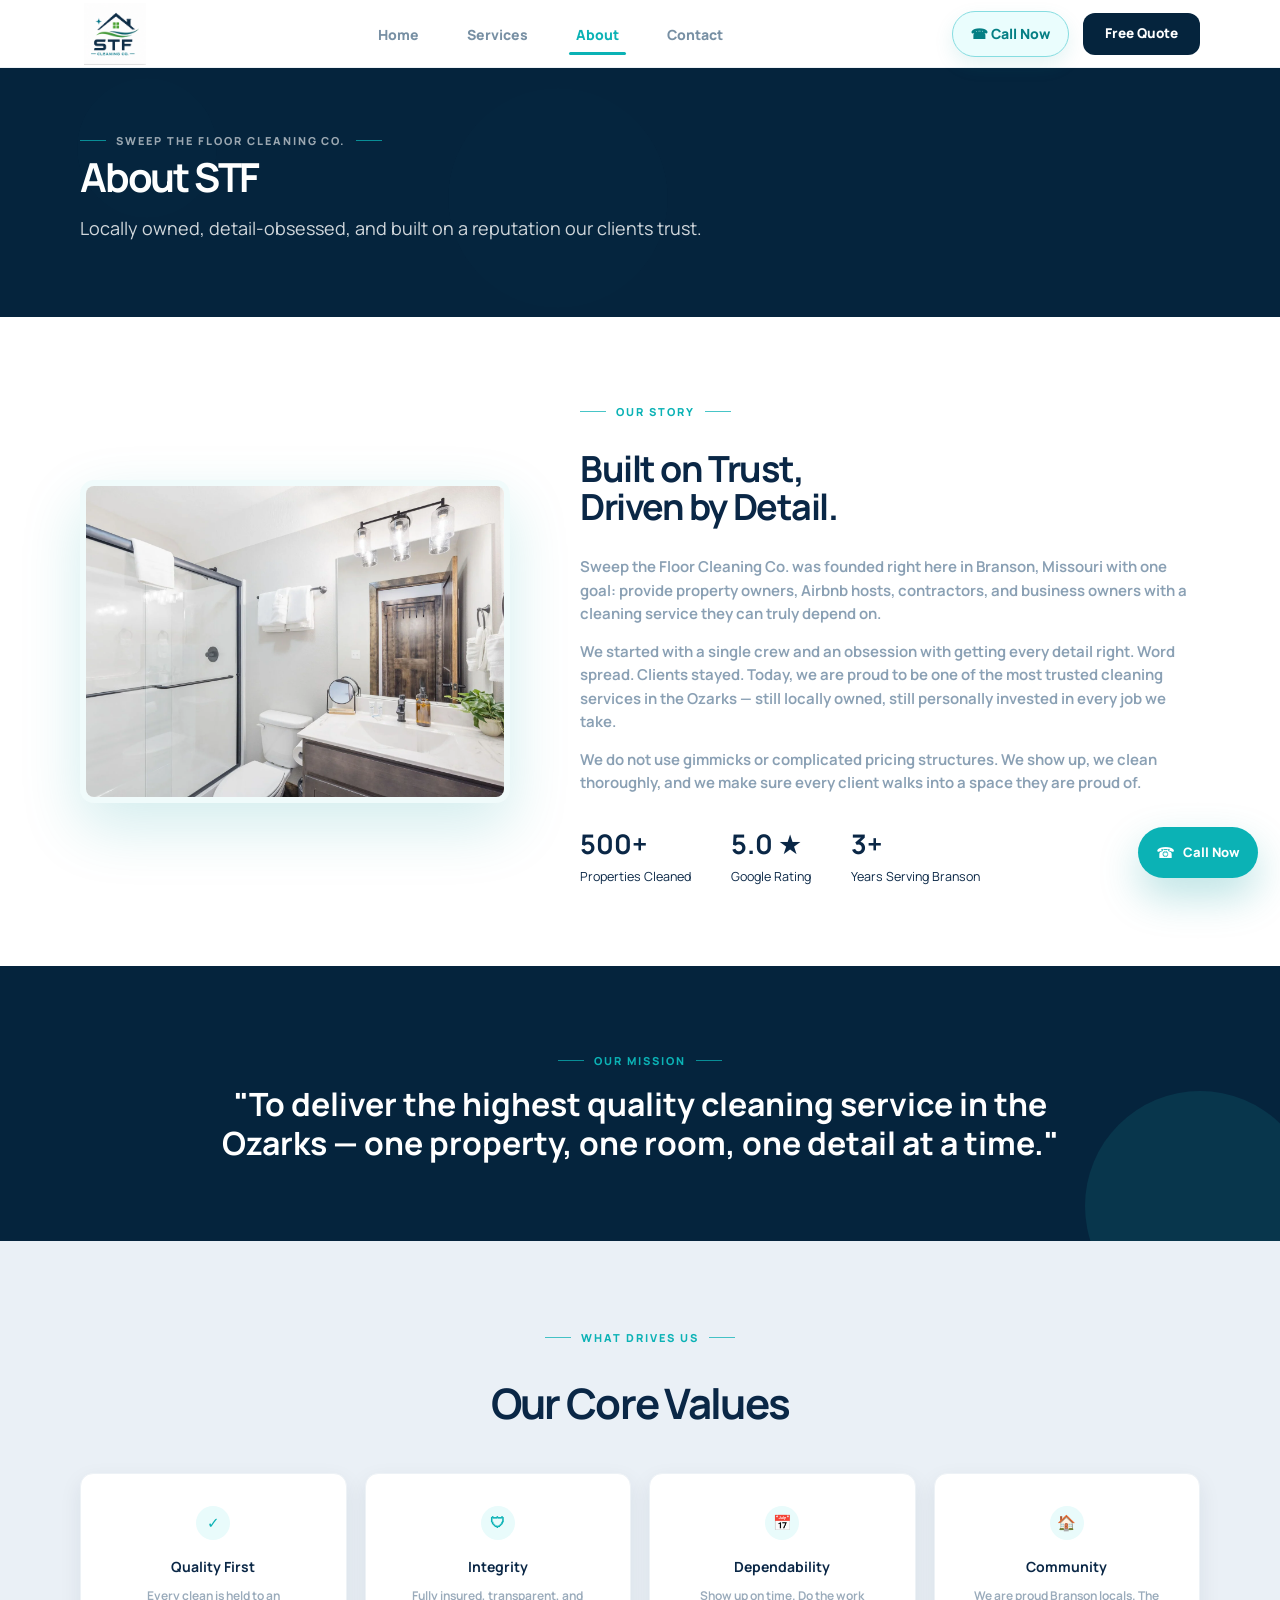
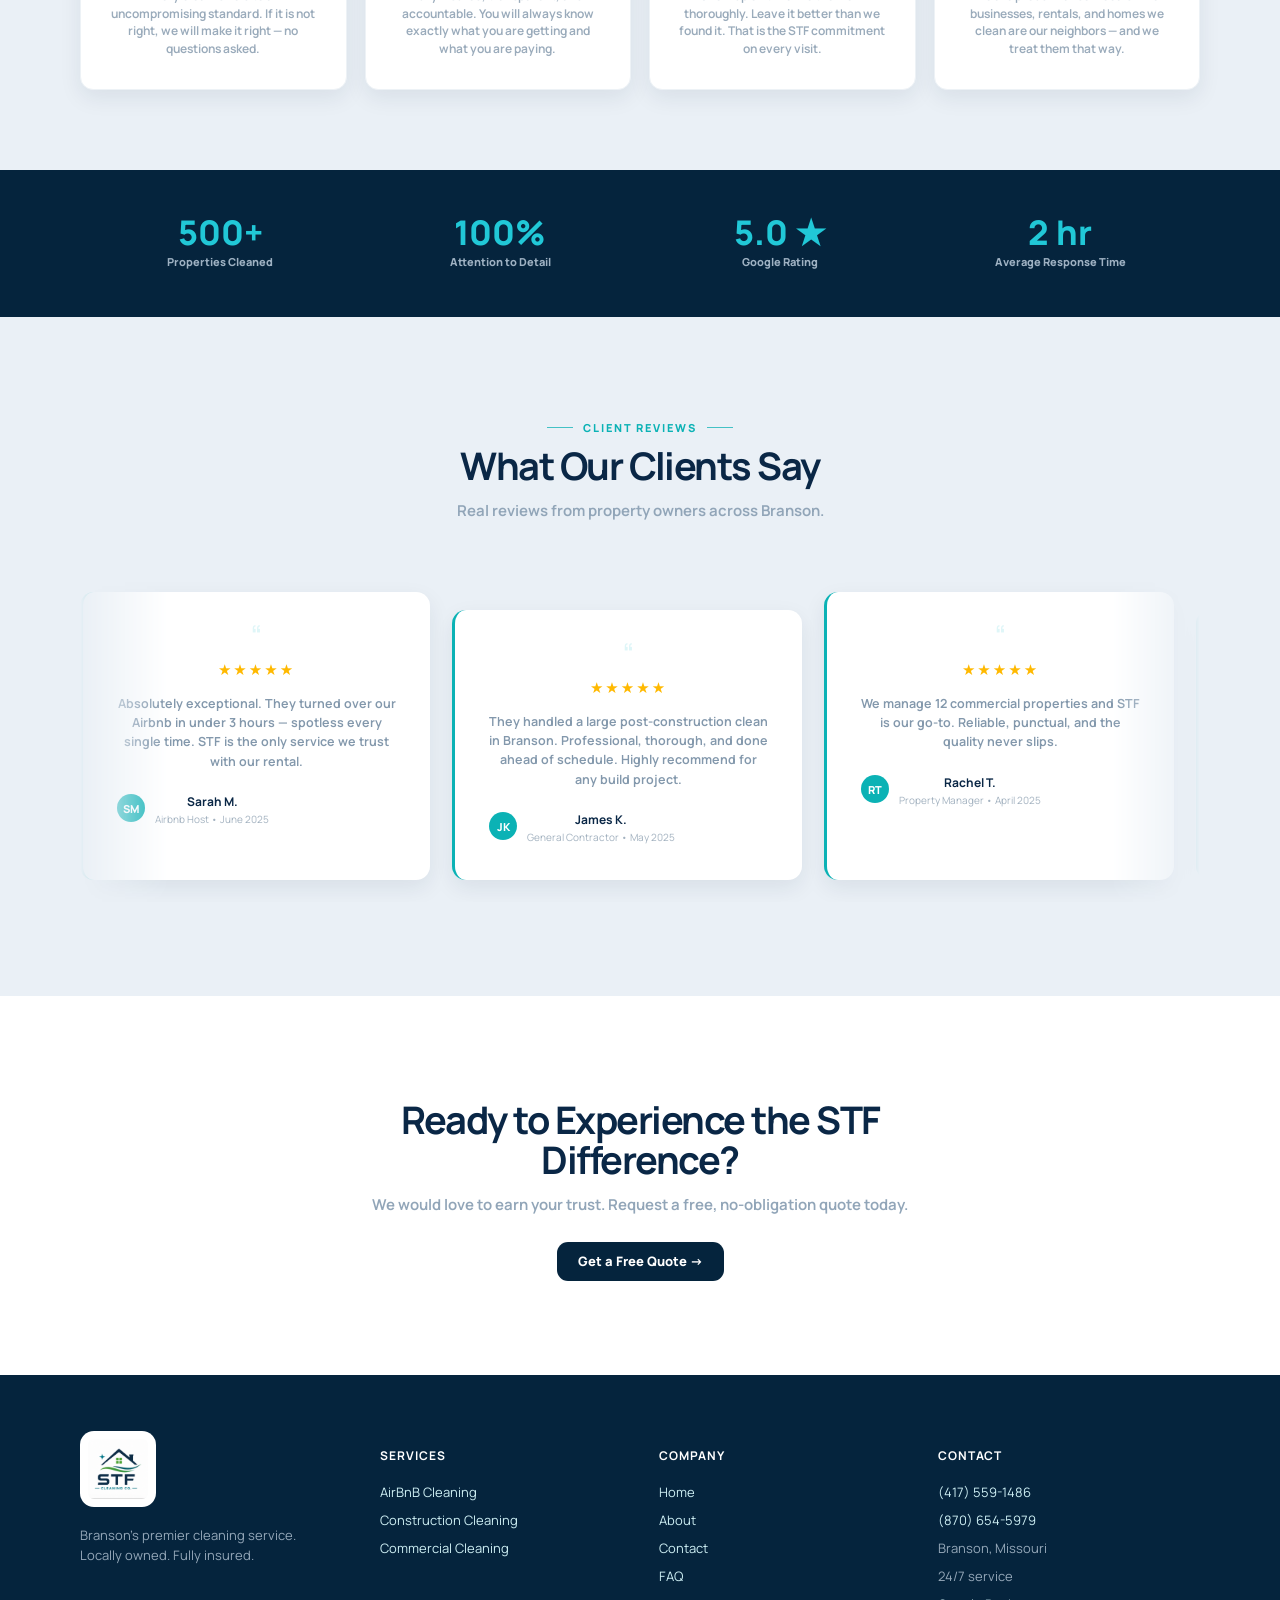
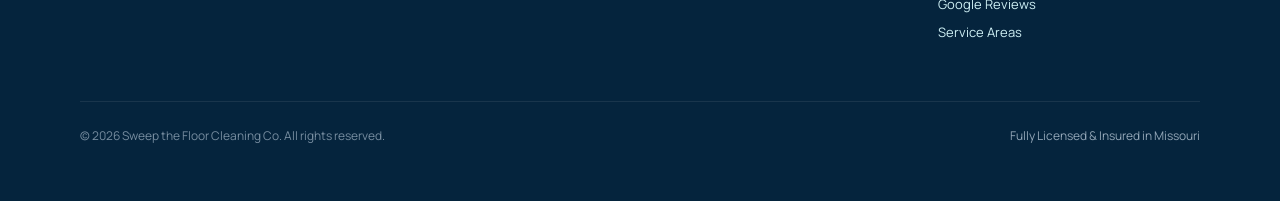
==== commit b964c874: "New images, polished mobile layout, request form works" ====
--- a/about.html
+++ b/about.html
@@ -1,17 +1,260 @@
 <!-- ABOUT PAGE: Brand narrative page combining mission, trust signals, and conversion CTAs. -->
-<!-- MAINTENANCE NOTE: File is minified for delivery; preserve semantic section ordering when editing. -->
-<!-- PRIMARY BLOCKS: Shared nav, hero, story, standards panel, reviews marquee, CTA, shared footer. -->
-<!DOCTYPE html><html lang="en"><head><meta charset="UTF-8"><meta name="viewport" content="width=device-width,initial-scale=1.0"><title>About | Sweep the Floor Cleaning Co.</title><meta name="description" content="Learn about Sweep the Floor Cleaning Co., a locally owned Branson cleaning company."><link rel="preconnect" href="https://fonts.googleapis.com"><link rel="preconnect" href="https://fonts.gstatic.com" crossorigin><link href="https://fonts.googleapis.com/css2?family=Manrope:wght@500;600;700;800;900&display=swap" rel="stylesheet"><link rel="stylesheet" href="styles.css"><link rel="stylesheet" href="styles.overrides.css"></head><body><header class="nav"><div class="container nav__in"><a class="logo" href="index.html"><img src="assets/logo.png" alt="STF Cleaning Co."></a><nav class="menu"><a href="index.html">Home</a><a href="services.html">Services</a><a class="active" href="about.html">About</a><a href="contact.html">Contact</a></nav><div class="nav__right"><a class="phone" href="tel:4175591486">☎ (417) 559-1486</a><a class="btn btn--navy" href="contact.html">Free Quote</a></div></div></header><main><section class="page-hero page-hero--dark"><div class="container"><span class="eyebrow">Sweep the Floor Cleaning Co.</span><h1>About STF</h1><p>Locally owned, detail-obsessed, and built on a reputation our clients trust.</p></div></section><section><div class="container about-story"><div class="portrait"><img src="assets/airbnbbathroom.png" alt="Sweep the Floor Cleaning Co. service team"></div><div class="story"><span class="eyebrow">Our Story</span><h2>Built on Trust,<br>Driven by Detail.</h2><p>Sweep the Floor Cleaning Co. was founded right here in Branson, Missouri with one goal: provide property owners, Airbnb hosts, contractors, and business owners with a cleaning service they can truly depend on.</p><p>We started with a single crew and an obsession with getting every detail right. Word spread. Clients stayed. Today, we're proud to be one of the most trusted cleaning services in the Ozarks — still locally owned, still personally invested in every job we take.</p><p>We don't use gimmicks or complicated pricing structures. We show up, we clean thoroughly, and we make sure every client walks into a space they're proud of.</p><div class="story-stats"><div><strong>500+</strong><small>Properties Cleaned</small></div><div><strong>5.0★</strong><small>Google Rating</small></div><div><strong>3+</strong><small>Years Serving Branson</small></div></div></div></div></section><section class="mission"><div class="container"><span class="eyebrow">Our Mission</span><h2>"To deliver the highest quality cleaning service in the Ozarks — one property, one room, one detail at a time."</h2></div></section><section class="values"><div class="container center"><span class="eyebrow">What Drives Us</span><h2>Our Core Values</h2><div class="values-grid"><div class="value"><div class="mini">♙</div><h3>Quality First</h3><p>Every clean is held to an uncompromising standard. If it isn't right, we'll make it right — no questions asked.</p></div><div class="value"><div class="mini">○</div><h3>Integrity</h3><p>Fully insured, transparent, and accountable. You'll always know exactly what you're getting and what you're paying.</p></div><div class="value"><div class="mini">◷</div><h3>Dependability</h3><p>Show up on time. Do the work thoroughly. Leave it better than we found it. That's the STF commitment on every visit.</p></div><div class="value"><div class="mini">♡</div><h3>Community</h3><p>We're proud Branson locals. The businesses, rentals, and homes we clean are our neighbors — and we treat them that way.</p></div></div></div></section><section class="stats"><div class="container stats__grid"><div class="stat"><strong>500+</strong><span>Properties Cleaned</span></div><div class="stat"><strong>100%</strong><span>Attention to Detail</span></div><div class="stat"><strong>5.0 ★</strong><span>Google Rating</span></div><div class="stat"><strong>2 hr</strong><span>Average Response Time</span></div></div></section><section class="section section--soft"><div class="container center"><span class="eyebrow">Client Reviews</span><h2>What Our Clients Say</h2><p class="sub">Real reviews from property owners across Branson.</p><div class="reviews is-marquee review-marquee"><div class="review-track">
-<article class="review"><div class="quote">“</div><div class="stars">★★★★★</div><p>Absolutely exceptional. They turned over our Airbnb in under 3 hours — spotless every single time. STF is the only service we trust with our rental.</p><div class="person"><span class="avatar">SM</span><div><strong>Sarah M.</strong><small>Airbnb Host · June 2025</small></div></div></article>
-<article class="review"><div class="quote">“</div><div class="stars">★★★★★</div><p>They handled a large post-construction clean in Branson. Professional, thorough, and done ahead of schedule. Highly recommend for any build project.</p><div class="person"><span class="avatar">JK</span><div><strong>James K.</strong><small>General Contractor · May 2025</small></div></div></article>
-<article class="review"><div class="quote">“</div><div class="stars">★★★★★</div><p>We manage 12 commercial properties and STF is our go-to. Reliable, punctual, and the quality never slips.</p><div class="person"><span class="avatar">RT</span><div><strong>Rachel T.</strong><small>Property Manager · April 2025</small></div></div></article>
-<article class="review"><div class="quote">“</div><div class="stars">★★★★★</div><p>Our cabin guests constantly mention how clean the place feels. Their turnovers are fast, consistent, and easy to schedule.</p><div class="person"><span class="avatar">AL</span><div><strong>Amanda L.</strong><small>Vacation Rental Owner · June 2025</small></div></div></article>
-<article class="review"><div class="quote">“</div><div class="stars">★★★★★</div><p>They cleaned our office after hours and everything looked fresh the next morning. Very professional crew and great communication.</p><div class="person"><span class="avatar">CP</span><div><strong>Chris P.</strong><small>Office Manager · May 2025</small></div></div></article>
-<article class="review"><div class="quote">“</div><div class="stars">★★★★★</div><p>Dust was everywhere after remodel work. STF came in and made the unit look ready for photos and move-in.</p><div class="person"><span class="avatar">DN</span><div><strong>Dana N.</strong><small>Property Owner · April 2025</small></div></div></article>
-<article class="review"><div class="quote">“</div><div class="stars">★★★★★</div><p>Absolutely exceptional. They turned over our Airbnb in under 3 hours — spotless every single time. STF is the only service we trust with our rental.</p><div class="person"><span class="avatar">SM</span><div><strong>Sarah M.</strong><small>Airbnb Host · June 2025</small></div></div></article>
-<article class="review"><div class="quote">“</div><div class="stars">★★★★★</div><p>They handled a large post-construction clean in Branson. Professional, thorough, and done ahead of schedule. Highly recommend for any build project.</p><div class="person"><span class="avatar">JK</span><div><strong>James K.</strong><small>General Contractor · May 2025</small></div></div></article>
-<article class="review"><div class="quote">“</div><div class="stars">★★★★★</div><p>We manage 12 commercial properties and STF is our go-to. Reliable, punctual, and the quality never slips.</p><div class="person"><span class="avatar">RT</span><div><strong>Rachel T.</strong><small>Property Manager · April 2025</small></div></div></article>
-<article class="review"><div class="quote">“</div><div class="stars">★★★★★</div><p>Our cabin guests constantly mention how clean the place feels. Their turnovers are fast, consistent, and easy to schedule.</p><div class="person"><span class="avatar">AL</span><div><strong>Amanda L.</strong><small>Vacation Rental Owner · June 2025</small></div></div></article>
-<article class="review"><div class="quote">“</div><div class="stars">★★★★★</div><p>They cleaned our office after hours and everything looked fresh the next morning. Very professional crew and great communication.</p><div class="person"><span class="avatar">CP</span><div><strong>Chris P.</strong><small>Office Manager · May 2025</small></div></div></article>
-<article class="review"><div class="quote">“</div><div class="stars">★★★★★</div><p>Dust was everywhere after remodel work. STF came in and made the unit look ready for photos and move-in.</p><div class="person"><span class="avatar">DN</span><div><strong>Dana N.</strong><small>Property Owner · April 2025</small></div></div></article>
-</div></div></div></section><section class="section center"><div class="container"><h2>Ready to Experience the STF<br>Difference?</h2><p class="sub">We'd love to earn your trust. Request a free, no-obligation quote today.</p><div style="margin-top:26px"><a class="btn btn--navy" href="contact.html">Get a Free Quote →</a></div></div></section></main><footer class="footer"><div class="container"><div class="footer__grid"><div><img src="assets/logo.png" alt="STF"><p>Branson's premier cleaning service. Locally owned. Fully insured.</p></div><div><h4>Services</h4><a href="services.html#airbnb">AirBnB Cleaning</a><a href="services.html#construction">Construction Cleaning</a><a href="services.html#commercial">Commercial Cleaning</a></div><div><h4>Company</h4><a href="index.html">Home</a><a href="about.html">About</a><a href="contact.html">Contact</a><a href="contact.html#faq">FAQ</a></div><div><h4>Contact</h4><a href="tel:4175591486">(417) 559-1486</a><a href="tel:8706545979">(870) 654-5979</a><p>Branson, Missouri</p><p>24/7 service</p><a href="contact.html">Google Reviews</a><a href="contact.html">Service Areas</a></div></div><div class="footer__bottom"><span>© 2026 Sweep the Floor Cleaning Co. All rights reserved.</span><span class="licensed">Fully Licensed & Insured in Missouri</span></div></div></footer><a class="float-call" href="tel:4175591486">☎<span>Call Now</span></a><script src="script.js"></script></body></html>
+<!-- MAINTENANCE NOTE: Keep class names aligned with styles.css and styles.overrides.css. -->
+<!DOCTYPE html>
+<html lang="en">
+<head>
+  <meta charset="UTF-8">
+  <meta name="viewport" content="width=device-width, initial-scale=1.0">
+  <title>About | Sweep the Floor Cleaning Co.</title>
+  <meta name="description" content="Learn about Sweep the Floor Cleaning Co., a locally owned Branson cleaning company.">
+  <link rel="preconnect" href="https://fonts.googleapis.com">
+  <link rel="preconnect" href="https://fonts.gstatic.com" crossorigin>
+  <link href="https://fonts.googleapis.com/css2?family=Manrope:wght@500;600;700;800;900&display=swap" rel="stylesheet">
+  <link rel="stylesheet" href="styles.css">
+  <link rel="stylesheet" href="styles.overrides.css">
+</head>
+<body class="about-page">
+  <header class="nav">
+    <div class="container nav__in">
+      <a class="logo" href="index.html" aria-label="Sweep the Floor Cleaning Co. home">
+        <img src="assets/logo.png" alt="STF Cleaning Co.">
+      </a>
+
+      <details class="nav-mobile">
+        <summary><span class="nav-mobile__icon" aria-hidden="true">&#9776;</span><span>Menu</span></summary>
+        <div class="nav-mobile__panel">
+          <a href="index.html">Home</a>
+          <a href="services.html">Services</a>
+          <a href="about.html">About</a>
+          <a href="contact.html">Contact</a>
+        </div>
+      </details>
+
+      <nav class="menu" aria-label="Main navigation">
+        <a href="index.html">Home</a>
+        <a href="services.html">Services</a>
+        <a class="active" href="about.html">About</a>
+        <a href="contact.html">Contact</a>
+      </nav>
+
+      <div class="nav__right">
+        <a class="phone" href="tel:4175591486">&#9742; Call Now</a>
+        <a class="btn btn--navy" href="contact.html">Free Quote</a>
+      </div>
+    </div>
+  </header>
+
+  <main>
+    <section class="page-hero page-hero--dark">
+      <div class="container">
+        <span class="eyebrow">Sweep the Floor Cleaning Co.</span>
+        <h1>About STF</h1>
+        <p>Locally owned, detail-obsessed, and built on a reputation our clients trust.</p>
+      </div>
+    </section>
+
+    <section>
+      <div class="container about-story">
+        <div class="portrait">
+          <img src="assets/airbnbbathroom.png" alt="Sweep the Floor Cleaning Co. service team">
+        </div>
+
+        <div class="story">
+          <span class="eyebrow">Our Story</span>
+          <h2>Built on Trust,<br>Driven by Detail.</h2>
+          <p>
+            Sweep the Floor Cleaning Co. was founded right here in Branson, Missouri with one goal:
+            provide property owners, Airbnb hosts, contractors, and business owners with a cleaning service
+            they can truly depend on.
+          </p>
+          <p>
+            We started with a single crew and an obsession with getting every detail right. Word spread.
+            Clients stayed. Today, we are proud to be one of the most trusted cleaning services in the Ozarks
+            &mdash; still locally owned, still personally invested in every job we take.
+          </p>
+          <p>
+            We do not use gimmicks or complicated pricing structures. We show up, we clean thoroughly,
+            and we make sure every client walks into a space they are proud of.
+          </p>
+
+          <div class="story-stats">
+            <div><strong>500+</strong><small>Properties Cleaned</small></div>
+            <div><strong>5.0 &#9733;</strong><small>Google Rating</small></div>
+            <div><strong>3+</strong><small>Years Serving Branson</small></div>
+          </div>
+        </div>
+      </div>
+    </section>
+
+    <section class="mission">
+      <div class="container">
+        <span class="eyebrow">Our Mission</span>
+        <h2>"To deliver the highest quality cleaning service in the Ozarks &mdash; one property, one room, one detail at a time."</h2>
+      </div>
+    </section>
+
+    <section class="values">
+      <div class="container center">
+        <span class="eyebrow">What Drives Us</span>
+        <h2>Our Core Values</h2>
+
+        <div class="values-grid">
+          <div class="value">
+            <div class="mini">&#10003;</div>
+            <h3>Quality First</h3>
+            <p>Every clean is held to an uncompromising standard. If it is not right, we will make it right &mdash; no questions asked.</p>
+          </div>
+
+          <div class="value">
+            <div class="mini">&#128737;</div>
+            <h3>Integrity</h3>
+            <p>Fully insured, transparent, and accountable. You will always know exactly what you are getting and what you are paying.</p>
+          </div>
+
+          <div class="value">
+            <div class="mini">&#128197;</div>
+            <h3>Dependability</h3>
+            <p>Show up on time. Do the work thoroughly. Leave it better than we found it. That is the STF commitment on every visit.</p>
+          </div>
+
+          <div class="value">
+            <div class="mini">&#127968;</div>
+            <h3>Community</h3>
+            <p>We are proud Branson locals. The businesses, rentals, and homes we clean are our neighbors &mdash; and we treat them that way.</p>
+          </div>
+        </div>
+      </div>
+    </section>
+
+    <section class="stats">
+      <div class="container stats__grid">
+        <div class="stat"><strong>500+</strong><span>Properties Cleaned</span></div>
+        <div class="stat"><strong>100%</strong><span>Attention to Detail</span></div>
+        <div class="stat"><strong>5.0 &#9733;</strong><span>Google Rating</span></div>
+        <div class="stat"><strong>2 hr</strong><span>Average Response Time</span></div>
+      </div>
+    </section>
+
+    <section class="section section--soft">
+      <div class="container center">
+        <span class="eyebrow">Client Reviews</span>
+        <h2>What Our Clients Say</h2>
+        <p class="sub">Real reviews from property owners across Branson.</p>
+
+        <div class="reviews is-marquee review-marquee">
+          <div class="review-track">
+            <article class="review"><div class="quote">&ldquo;</div><div class="stars">&#9733;&#9733;&#9733;&#9733;&#9733;</div><p>Absolutely exceptional. They turned over our Airbnb in under 3 hours &mdash; spotless every single time. STF is the only service we trust with our rental.</p><div class="person"><span class="avatar">SM</span><div><strong>Sarah M.</strong><small>Airbnb Host &bull; June 2025</small></div></div></article>
+            <article class="review"><div class="quote">&ldquo;</div><div class="stars">&#9733;&#9733;&#9733;&#9733;&#9733;</div><p>They handled a large post-construction clean in Branson. Professional, thorough, and done ahead of schedule. Highly recommend for any build project.</p><div class="person"><span class="avatar">JK</span><div><strong>James K.</strong><small>General Contractor &bull; May 2025</small></div></div></article>
+            <article class="review"><div class="quote">&ldquo;</div><div class="stars">&#9733;&#9733;&#9733;&#9733;&#9733;</div><p>We manage 12 commercial properties and STF is our go-to. Reliable, punctual, and the quality never slips.</p><div class="person"><span class="avatar">RT</span><div><strong>Rachel T.</strong><small>Property Manager &bull; April 2025</small></div></div></article>
+            <article class="review"><div class="quote">&ldquo;</div><div class="stars">&#9733;&#9733;&#9733;&#9733;&#9733;</div><p>Our cabin guests constantly mention how clean the place feels. Their turnovers are fast, consistent, and easy to schedule.</p><div class="person"><span class="avatar">AL</span><div><strong>Amanda L.</strong><small>Vacation Rental Owner &bull; June 2025</small></div></div></article>
+            <article class="review"><div class="quote">&ldquo;</div><div class="stars">&#9733;&#9733;&#9733;&#9733;&#9733;</div><p>They cleaned our office after hours and everything looked fresh the next morning. Very professional crew and great communication.</p><div class="person"><span class="avatar">CP</span><div><strong>Chris P.</strong><small>Office Manager &bull; May 2025</small></div></div></article>
+            <article class="review"><div class="quote">&ldquo;</div><div class="stars">&#9733;&#9733;&#9733;&#9733;&#9733;</div><p>Dust was everywhere after remodel work. STF came in and made the unit look ready for photos and move-in.</p><div class="person"><span class="avatar">DN</span><div><strong>Dana N.</strong><small>Property Owner &bull; April 2025</small></div></div></article>
+
+            <article class="review"><div class="quote">&ldquo;</div><div class="stars">&#9733;&#9733;&#9733;&#9733;&#9733;</div><p>Absolutely exceptional. They turned over our Airbnb in under 3 hours &mdash; spotless every single time. STF is the only service we trust with our rental.</p><div class="person"><span class="avatar">SM</span><div><strong>Sarah M.</strong><small>Airbnb Host &bull; June 2025</small></div></div></article>
+            <article class="review"><div class="quote">&ldquo;</div><div class="stars">&#9733;&#9733;&#9733;&#9733;&#9733;</div><p>They handled a large post-construction clean in Branson. Professional, thorough, and done ahead of schedule. Highly recommend for any build project.</p><div class="person"><span class="avatar">JK</span><div><strong>James K.</strong><small>General Contractor &bull; May 2025</small></div></div></article>
+            <article class="review"><div class="quote">&ldquo;</div><div class="stars">&#9733;&#9733;&#9733;&#9733;&#9733;</div><p>We manage 12 commercial properties and STF is our go-to. Reliable, punctual, and the quality never slips.</p><div class="person"><span class="avatar">RT</span><div><strong>Rachel T.</strong><small>Property Manager &bull; April 2025</small></div></div></article>
+            <article class="review"><div class="quote">&ldquo;</div><div class="stars">&#9733;&#9733;&#9733;&#9733;&#9733;</div><p>Our cabin guests constantly mention how clean the place feels. Their turnovers are fast, consistent, and easy to schedule.</p><div class="person"><span class="avatar">AL</span><div><strong>Amanda L.</strong><small>Vacation Rental Owner &bull; June 2025</small></div></div></article>
+            <article class="review"><div class="quote">&ldquo;</div><div class="stars">&#9733;&#9733;&#9733;&#9733;&#9733;</div><p>They cleaned our office after hours and everything looked fresh the next morning. Very professional crew and great communication.</p><div class="person"><span class="avatar">CP</span><div><strong>Chris P.</strong><small>Office Manager &bull; May 2025</small></div></div></article>
+            <article class="review"><div class="quote">&ldquo;</div><div class="stars">&#9733;&#9733;&#9733;&#9733;&#9733;</div><p>Dust was everywhere after remodel work. STF came in and made the unit look ready for photos and move-in.</p><div class="person"><span class="avatar">DN</span><div><strong>Dana N.</strong><small>Property Owner &bull; April 2025</small></div></div></article>
+          </div>
+        </div>
+      </div>
+    </section>
+
+    <section class="section center">
+      <div class="container">
+        <h2>Ready to Experience the STF<br>Difference?</h2>
+        <p class="sub">We would love to earn your trust. Request a free, no-obligation quote today.</p>
+        <div style="margin-top:26px"><a class="btn btn--navy" href="contact.html">Get a Free Quote &rarr;</a></div>
+      </div>
+    </section>
+  </main>
+
+  <footer class="footer">
+    <div class="container">
+      <div class="footer__grid">
+        <div>
+          <img src="assets/logo.png" alt="STF">
+          <p>Branson's premier cleaning service. Locally owned. Fully insured.</p>
+        </div>
+
+        <div>
+          <h4>Services</h4>
+          <a href="services.html#airbnb">AirBnB Cleaning</a>
+          <a href="services.html#construction">Construction Cleaning</a>
+          <a href="services.html#commercial">Commercial Cleaning</a>
+        </div>
+
+        <div>
+          <h4>Company</h4>
+          <a href="index.html">Home</a>
+          <a href="about.html">About</a>
+          <a href="contact.html">Contact</a>
+          <a href="contact.html#faq">FAQ</a>
+        </div>
+
+        <div>
+          <h4>Contact</h4>
+          <a href="tel:4175591486">(417) 559-1486</a>
+          <a href="tel:8706545979">(870) 654-5979</a>
+          <p>Branson, Missouri</p>
+          <p>24/7 service</p>
+          <a href="contact.html">Google Reviews</a>
+          <a href="contact.html">Service Areas</a>
+        </div>
+      </div>
+
+      <div class="footer-mobile-menu">
+        <div class="footer-mobile-brand">
+          <img src="assets/logo.png" alt="STF">
+          <p>Branson's premier cleaning service. Locally owned. Fully insured.</p>
+        </div>
+
+        <details class="footer-mobile-drawer">
+          <summary><span class="footer-mobile-drawer__icon" aria-hidden="true">&#9776;</span><span>Menu</span></summary>
+          <div class="footer-mobile-panels">
+            <details class="footer-mobile-section">
+              <summary>Services</summary>
+              <div class="footer-mobile-links">
+                <a href="services.html#airbnb">AirBnB Cleaning</a>
+                <a href="services.html#construction">Construction Cleaning</a>
+                <a href="services.html#commercial">Commercial Cleaning</a>
+              </div>
+            </details>
+
+            <details class="footer-mobile-section">
+              <summary>About</summary>
+              <div class="footer-mobile-links">
+                <a href="index.html">Home</a>
+                <a href="about.html">About</a>
+                <a href="contact.html">Contact</a>
+                <a href="contact.html#faq">FAQ</a>
+              </div>
+            </details>
+
+            <details class="footer-mobile-section">
+              <summary>Contact</summary>
+              <div class="footer-mobile-links">
+                <a href="tel:4175591486">(417) 559-1486</a>
+                <a href="tel:8706545979">(870) 654-5979</a>
+                <p>Branson, Missouri</p>
+                <p>24/7 service</p>
+                <a href="contact.html">Google Reviews</a>
+                <a href="contact.html">Service Areas</a>
+              </div>
+            </details>
+          </div>
+        </details>
+      </div>
+
+      <div class="footer__bottom">
+        <span>&copy; 2026 Sweep the Floor Cleaning Co. All rights reserved.</span>
+        <span class="licensed">Fully Licensed &amp; Insured in Missouri</span>
+      </div>
+    </div>
+  </footer>
+
+  <a class="float-call" href="tel:4175591486">&#9742;<span>Call Now</span></a>
+  <script src="script.js"></script>
+</body>
+</html>
--- a/styles.overrides.css
+++ b/styles.overrides.css
@@ -16,6 +16,15 @@
 
 /* CTA */
 .cta-dark{background:var(--navy);color:#fff;padding:72px 0}
+.cta-dark .wave{
+  width:220px;
+  height:220px;
+  left:-70px;
+  bottom:-110px;
+  border-radius:50%;
+  transform:none;
+  background:rgba(11,155,159,.14);
+}
 
 /* Reviews marquee improvements */
 .review-marquee{position:relative;overflow:hidden;padding:22px 0;margin-top:48px}
@@ -27,11 +36,30 @@
 @keyframes reviewScroll{from{transform:translateX(0)}to{transform:translateX(var(--review-distance))}}
 
 /* Footer */
-.footer{position:relative;isolation:isolate;background:linear-gradient(180deg,#051729,#03172c);color:#d8eef4;padding:56px 0;overflow:hidden}
-.footer::before{content:"";position:absolute;inset:0;background:radial-gradient(circle at 12% 22%, rgba(47,168,194,.06), transparent 18%), radial-gradient(circle at 84% 28%, rgba(29,140,164,.05), transparent 18%), radial-gradient(circle at 60% 82%, rgba(84,184,206,.06), transparent 16%);pointer-events:none}
-.footer::after{content:"";position:absolute;left:8%;bottom:10%;width:160px;height:160px;border-radius:50%;background:rgba(11,178,181,.08);pointer-events:none}
+.footer{position:relative;isolation:isolate;background:#05243d;color:#d8eef4;padding:56px 0;overflow:hidden}
+.footer::before,.footer::after{content:none;display:none}
 .footer a{color:#cdeef3}
 .footer__bottom .licensed{color:#94a7b8}
+.footer-mobile-menu{display:none;position:relative;z-index:1}
+.footer-mobile-brand{display:flex;align-items:center;justify-content:center;gap:14px;text-align:left;margin-bottom:16px}
+.footer-mobile-brand img{width:72px;height:auto;flex:none}
+.footer-mobile-brand p{margin:0;max-width:22rem;color:#cfe5ec;font-weight:650;line-height:1.6}
+.footer-mobile-drawer{margin-top:4px}
+.footer-mobile-drawer > summary{list-style:none;display:flex;align-items:center;justify-content:center;gap:10px;width:100%;padding:16px 18px;border-radius:16px;background:#0a2746;color:#fff;font-weight:1000;box-shadow:var(--shadow);cursor:pointer}
+.footer-mobile-drawer > summary::-webkit-details-marker{display:none}
+.footer-mobile-drawer__icon{font-size:18px;line-height:1}
+.footer-mobile-panels{display:grid;gap:10px;margin-top:14px}
+.footer-mobile-section{background:#fff;border:1px solid #e7f0f4;border-radius:16px;overflow:hidden;box-shadow:var(--shadow-sm)}
+.footer-mobile-section > summary{list-style:none;display:flex;align-items:center;justify-content:space-between;padding:14px 16px;font-weight:900;color:var(--ink);cursor:pointer}
+.footer-mobile-section > summary::-webkit-details-marker{display:none}
+.footer-mobile-section > summary::after{content:"⌄";transition:transform .2s ease;color:var(--teal)}
+.footer-mobile-section[open] > summary::after{transform:rotate(180deg)}
+.footer-mobile-links{padding:0 16px 14px;display:grid;gap:8px}
+.footer-mobile-links a,.footer-mobile-links p{margin:0;color:#6e8393;font-weight:700;font-size:14px;line-height:1.55}
+.footer-mobile-links a{display:block;padding:2px 0}
+.footer-mobile-links a:hover{color:var(--teal)}
+.nav-mobile{display:none}
+.hero__cta--mobile{display:none}
 
 @media(max-width:980px){
   .hero h1{font-size:36px}
@@ -131,6 +159,10 @@
 .faq-item.open .faq-a{padding:0 26px 24px;opacity:1;max-height:340px}
 
 @media(max-width:900px){
+  .footer__grid{display:none!important}
+  .footer-mobile-menu{display:block}
+  .footer__bottom{display:flex;flex-direction:column;align-items:center;text-align:center;gap:8px}
+  .footer__bottom span{display:block}
   .contact-grid{grid-template-columns:1fr}
   .form-grid{grid-template-columns:1fr}
   .service-row{grid-template-columns:1fr}
@@ -157,6 +189,8 @@
 
 /* Portrait card style for about page */
 .portrait{border-radius:14px;box-shadow:0 18px 42px rgba(9,38,69,.08);border:6px solid rgba(11,178,181,.06);min-height:auto;height:auto;overflow:hidden;background:none;aspect-ratio:4/3}
+.about-page .portrait{width:min(430px,100%);box-shadow:0 24px 60px rgba(11,155,159,.18);clip-path:none}
+.about-page .portrait img{border-radius:0;box-shadow:none}
 .portrait img{opacity:1;visibility:visible;width:100%;height:100%;object-fit:cover;object-position:center center;display:block}
 
 /* FAQ stacking and answer layout fix */
@@ -168,6 +202,11 @@
 .faq-item.open .faq-a{max-height:340px}
 
 /* Service area: text only, no map label */
+.service-area-card{min-height:210px;display:flex!important;align-items:center!important;justify-content:center!important}
+.service-area-card > div{display:flex;flex-direction:column;align-items:center!important;justify-content:center!important;text-align:center!important;max-width:680px;margin:0 auto!important;width:100%;gap:14px}
+.service-area-card .eyebrow{margin:0 auto!important}
+.service-area-card h3{margin:0 auto!important;text-align:center!important}
+.service-area-card p{margin:0 auto!important;text-align:center!important;max-width:36rem}
 
 /* Mobile-responsive adjustments */
 @media(max-width:900px){
@@ -179,8 +218,10 @@
   /* Hero and typography */
   .hero{padding:48px 0}
   .hero h1{font-size:32px}
-  .hero__grid{grid-template-columns:1fr!important}
-  .hero__visual{margin-top:32px}
+  .hero__grid{grid-template-columns:minmax(0,1.08fr) minmax(150px,.92fr)!important}
+  .hero__visual{margin-top:0}
+  .hero__grid > div:first-child{max-width:none}
+  .hero__image{height:220px!important;clip-path:none}
   
   /* Service cards - switch to single column on mobile */
   .services-grid--five{grid-template-columns:1fr!important}
@@ -226,6 +267,7 @@
   
   /* Portrait aspect ratio */
   .portrait{aspect-ratio:3/4}
+  .about-page .portrait{width:100%;clip-path:none}
   
   /* Spacing utilities */
   .container{width:min(var(--max),calc(100% - 24px))}
@@ -284,7 +326,7 @@
     padding:10px 0 0;
     gap:10px;
     align-items:center;
-    flex-wrap:wrap;
+    flex-wrap:nowrap;
   }
 
   .logo{
@@ -296,13 +338,111 @@
     max-height:56px;
   }
 
+  .menu{
+    display:none!important;
+  }
+
+  .nav-mobile{
+    display:block;
+    order:3;
+    position:relative;
+    margin-left:0;
+    z-index:60;
+  }
+
+  .nav-mobile > summary{
+    list-style:none;
+    display:inline-flex;
+    align-items:center;
+    gap:8px;
+    padding:10px 12px;
+    border-radius:12px;
+    background:#f2fbfb;
+    border:1px solid rgba(11,155,159,.2);
+    color:var(--ink);
+    font-size:12px;
+    font-weight:1000;
+    cursor:pointer;
+    box-shadow:0 8px 18px rgba(9,38,69,.08);
+    transition:background .2s ease,color .2s ease,box-shadow .22s ease,transform .2s ease;
+  }
+
+  .nav-mobile > summary:hover{
+    background:#e9f8fa;
+    box-shadow:0 12px 24px rgba(9,38,69,.12);
+    transform:translateY(-1px);
+  }
+
+  .nav-mobile[open] > summary{
+    background:#0a2746;
+    color:#fff;
+    border-color:#0a2746;
+  }
+
+  .nav-mobile[open] .nav-mobile__icon{
+    color:#9ef0f0;
+  }
+
+  .nav-mobile > summary::-webkit-details-marker{
+    display:none;
+  }
+
+  .nav-mobile__icon{
+    color:var(--teal);
+    font-size:16px;
+    line-height:1;
+  }
+
+  .nav-mobile__panel{
+    position:absolute;
+    right:0;
+    left:auto;
+    top:calc(100% + 10px);
+    min-width:196px;
+    max-width:min(84vw,240px);
+    padding:10px;
+    background:#fff;
+    border-radius:16px;
+    border:1px solid #e3edf3;
+    box-shadow:var(--shadow);
+    display:none;
+    gap:6px;
+    transform-origin:top right;
+  }
+
+  .nav-mobile__panel a{
+    display:block;
+    padding:10px 12px;
+    border-radius:10px;
+    color:var(--ink);
+    font-weight:900;
+    transition:background .18s ease,color .18s ease,transform .18s ease;
+  }
+
+  .nav-mobile__panel a:hover{
+    background:#eefafb;
+    color:var(--teal);
+    transform:translateX(2px);
+  }
+
+  .nav-mobile[open] .nav-mobile__panel{
+    display:grid;
+    animation:navPanelIn .2s ease both;
+  }
+
+  @keyframes navPanelIn{
+    from{opacity:0;transform:translateY(-6px) scale(.98)}
+    to{opacity:1;transform:translateY(0) scale(1)}
+  }
+
   .nav__right{
     margin-left:auto;
-    gap:10px;
+    gap:8px;
+    order:2;
   }
 
   .phone{
-    display:none!important;
+    display:inline-flex!important;
   }
 
   .nav__right .btn{
@@ -312,33 +452,13 @@
     white-space:nowrap;
   }
 
-  .menu{
-    order:3;
-    width:100%;
-    justify-content:space-between;
-    gap:6px;
-    padding:8px 0 4px;
-    border-top:1px solid #e7eef3;
-  }
-
-  .menu a{
-    flex:1;
-    text-align:center;
-    padding:10px 2px!important;
-    font-size:12px;
-  }
-
-  .menu a::after{
-    bottom:4px!important;
-  }
-
   .hero{
-    padding-top:38px;
+    padding-top:28px;
   }
 
   .hero h1{
-    font-size:30px;
-    line-height:1.14;
+    font-size:29px;
+    line-height:1.08;
   }
 
   .hero__cta{
@@ -351,8 +471,8 @@
   }
 
   .services-grid{
-    margin-top:38px;
-    gap:14px;
+    margin-top:30px;
+    gap:12px;
   }
 
   .services-grid .card-img.big{
@@ -429,15 +549,15 @@
   }
 
   .section{
-    padding:72px 0;
+    padding:58px 0;
   }
 
   .process{
-    padding:70px 0;
+    padding:54px 0;
   }
 
   .stats{
-    padding:36px 0;
+    padding:28px 0;
   }
 
   .stats__grid{
@@ -447,6 +567,70 @@
   .review-track .review{
     width:285px;
     flex-basis:285px;
+  }
+
+  .hero__grid{
+    grid-template-columns:minmax(0,1.15fr) minmax(170px,.85fr);
+    gap:16px;
+    min-height:auto;
+    align-items:center;
+    text-align:left;
+  }
+
+  .hero__grid > div:first-child{
+    max-width:none;
+    margin:0;
+  }
+
+  .hero__visual{
+    margin-top:0;
+    height:auto;
+  }
+
+  .hero__image{
+    width:100%;
+    max-width:none;
+    height:240px!important;
+    clip-path:none;
+    border-radius:18px;
+  }
+
+  .float--top{
+    left:10px;
+    top:14px;
+  }
+
+  .float--rating{
+    left:12px;
+    bottom:12px;
+  }
+
+  .trust-grid,
+  .audience-grid,
+  .feature-grid,
+  .values-grid,
+  .stats__grid,
+  .steps,
+  .gallery-grid{
+    gap:10px;
+  }
+
+  .trust-grid div,
+  .audience-grid div,
+  .feature,
+  .value,
+  .stats__grid > div,
+  .gallery-grid article,
+  .step{
+    padding:14px 12px;
+  }
+
+  .page-hero--dark{
+    padding:42px 0;
+  }
+
+  .page-hero--dark h1{
+    font-size:30px;
   }
 }
 
@@ -499,3 +683,369 @@
   }
 }
 
+/* Mobile page-specific flow fixes */
+@media(max-width:900px){
+  /* Services page: keep each row as image then matching text block. */
+  .services-page .service-row,
+  .services-page .service-row.reverse{
+    grid-template-columns:1fr!important;
+    gap:0;
+    margin-bottom:10px;
+  }
+
+  .services-page .service-row .photo,
+  .services-page .service-row.reverse .photo{
+    order:1!important;
+    min-height:240px;
+  }
+
+  .services-page .service-row .service-info,
+  .services-page .service-row.reverse .service-info{
+    order:2!important;
+    padding:24px 20px;
+  }
+
+  /* About page: place portrait image below the Built on Trust story block. */
+  .about-page .about-story .story{
+    order:1;
+  }
+
+  .about-page .about-story .portrait{
+    order:2;
+    margin-top:18px;
+  }
+}
+
+/* Dedicated full-height confirmation page layout */
+.thank-you-page{
+  min-height:100vh;
+  display:flex;
+  flex-direction:column;
+  background:var(--navy);
+}
+
+.thank-you-page main{
+  flex:1;
+  display:flex;
+  flex-direction:column;
+}
+
+.thank-you-hero{
+  flex:1;
+  display:flex;
+  align-items:center;
+  justify-content:center;
+  min-height:calc(100vh - 68px - 122px);
+  padding:72px 0 64px;
+}
+
+.thank-you-hero .container{
+  max-width:760px;
+}
+
+.thank-you-page .footer{
+  margin-top:auto;
+  padding-top:28px;
+  padding-bottom:28px;
+}
+
+.thank-you-page .footer__bottom{
+  margin-top:0;
+  border-top:1px solid rgba(255,255,255,.08);
+  padding-top:18px;
+}
+
+@media(max-width:800px){
+  .thank-you-hero{
+    min-height:calc(100vh - 64px - 110px);
+    padding:48px 0;
+  }
+
+  .thank-you-page .footer__bottom{
+    display:block!important;
+    text-align:center;
+  }
+
+  .thank-you-page .footer__bottom span + span{
+    display:block;
+    margin-top:10px;
+  }
+}
+
+@media(max-width:480px){
+  .services-page .service-row,
+  .services-page .service-row.reverse{
+    margin-bottom:8px;
+  }
+
+  .services-page .service-row .service-info,
+  .services-page .service-row.reverse .service-info{
+    padding:20px 16px;
+  }
+}
+
+/* Mobile polish pass: tighter, more deliberate homepage and shared layout behavior. */
+@media(max-width:800px){
+  .section{padding:48px 0}
+
+  .container{width:min(var(--max),calc(100% - 20px))}
+
+  .hero{padding:30px 0 18px}
+  .hero__grid{gap:20px;text-align:left;justify-items:stretch}
+  .hero__grid > div:first-child{max-width:none;margin:0}
+  .hero h1{font-size:34px;line-height:1.08;margin:18px 0 14px}
+  .hero .lead{margin:0;font-size:15px;line-height:1.6;max-width:34rem}
+  .hero__cta{flex-direction:row;align-items:center;justify-content:center;flex-wrap:wrap;width:100%;max-width:440px;margin:18px 0 0;gap:10px}
+  .hero__cta .btn{width:auto;min-width:180px}
+  .hero__grid > div:first-child .hero__cta{display:none}
+  .hero__cta--mobile{display:flex;grid-column:1/-1;justify-content:center;align-items:center;gap:10px;flex-wrap:nowrap;margin-top:8px}
+  .hero__cta--mobile .btn{min-width:164px;padding:10px 12px}
+  .hero__visual{margin-top:10px;height:auto}
+  .hero__image{width:100%;max-width:560px;height:270px!important;border-radius:0 18px 18px 0;clip-path:polygon(12% 0,100% 0,100% 100%,0 100%)}
+  .float{padding:9px 11px;border-radius:12px;font-size:20px}
+  .float small{font-size:9px}
+  .float--top{left:14px;top:18px}
+  .float--rating{left:18px;bottom:18px}
+
+  .trust-strip{padding:8px 0 12px}
+  .trust-grid{grid-template-columns:repeat(2,minmax(0,1fr));gap:10px}
+  .trust-grid div{padding:12px 10px;border-radius:18px;font-size:12px}
+  .trust-grid > div:last-child{
+    grid-column:1 / -1;
+    justify-self:center;
+    width:min(100%,240px);
+  }
+
+  .services-grid{margin-top:28px;gap:12px}
+  .services-grid .card-img,
+  .services-grid .card-img.small,
+  .services-grid .card-img.big{
+    background:transparent!important;
+    border:0!important;
+    box-shadow:none!important;
+    border-radius:18px;
+  }
+  .services-grid .card-img img{
+    border-radius:inherit;
+  }
+  .services-grid--five{grid-template-columns:1fr!important}
+  .services-stack{grid-template-columns:1fr!important;grid-template-rows:auto!important;gap:12px;height:auto}
+  .services-stack .card-img.small:nth-child(n){
+    grid-column:auto!important;
+    grid-row:auto!important;
+  }
+  .services-grid .card-img.big{height:280px;min-height:240px}
+  .services-stack .card-img.small{min-height:180px;margin:0}
+  .services-stack .card-copy{left:14px;right:14px;top:14px;bottom:14px;min-height:calc(100% - 28px)}
+  .services-stack .card-copy h3{font-size:1rem;margin-bottom:6px}
+  .services-stack .card-copy p{display:none}
+  .services-stack .card-copy .learn{font-size:.95rem}
+
+  .why-upgrade{padding-top:70px}
+  .why-split{gap:24px}
+  .why-photo{height:240px;margin-top:24px}
+
+  .service-area-card{grid-template-columns:1fr;gap:18px;padding:28px 20px;border-radius:24px}
+  .service-area-card h3{font-size:24px;line-height:1.15}
+  .service-area-card p{font-size:.96rem;line-height:1.6;max-width:30rem}
+
+  .audience-grid,.feature-grid,.values-grid,.stats__grid,.gallery-grid,.steps{grid-template-columns:1fr 1fr;gap:10px}
+  .audience-grid div,.feature,.value,.stats__grid > div,.gallery-grid article,.step{border-radius:18px}
+  .audience-grid div{padding:18px 12px}
+  .audience-grid span{font-size:24px;margin-bottom:8px}
+  .audience-grid strong{font-size:12px;line-height:1.3}
+
+  .review-marquee{margin-top:28px;padding:10px 0 4px;mask-image:linear-gradient(to right,transparent 0,#000 10%,#000 90%,transparent 100%);-webkit-mask-image:linear-gradient(to right,transparent 0,#000 10%,#000 90%,transparent 100%)}
+  .review-track{gap:14px}
+  .review-track .review{width:270px;flex-basis:270px}
+
+  .gallery-section .sub{max-width:36rem}
+
+  .cta-dark{padding:44px 0}
+
+  .process{padding:34px 0}
+  .steps{gap:12px 10px}
+  .step{padding-bottom:8px}
+  .step h3{margin-top:10px}
+  .step p{margin-top:6px;line-height:1.45}
+  .stats{padding:16px 0}
+  .stats__grid{gap:12px 10px}
+  .why-upgrade{padding-top:52px}
+
+  /* Remove footer hamburger while keeping sections accessible. */
+  .footer-mobile-drawer > summary{display:none}
+  .footer-mobile-drawer:not([open]) > .footer-mobile-panels{display:grid}
+  .footer-mobile-panels{margin-top:0}
+
+  .footer{padding:40px 0}
+  .footer-mobile-brand{margin-bottom:18px}
+  .footer-mobile-brand img{width:68px}
+  .footer-mobile-brand p{text-align:center}
+  .footer-mobile-drawer > summary{padding:15px 16px}
+  .footer__bottom{margin-top:24px}
+
+  .section h2{font-size:32px;line-height:1.08}
+  .section p.sub{max-width:34rem;font-size:15px;line-height:1.65}
+}
+
+@media(max-width:480px){
+  .section{padding:56px 0}
+  .hero{padding:26px 0 16px}
+  .hero h1{font-size:27px;line-height:1.06}
+  .hero .lead{font-size:14.5px}
+  .hero__image{height:190px!important}
+  .float{padding:8px 10px;font-size:18px}
+  .float small{font-size:8px}
+  .float--top{left:12px;top:14px}
+  .float--rating{left:12px;bottom:12px}
+
+  .nav__right .btn,
+  .phone{
+    padding:9px 12px;
+    font-size:11px;
+  }
+
+  .nav-mobile > summary{
+    padding:9px 10px;
+  }
+
+  .hero__cta{justify-content:center;gap:8px;margin-top:14px}
+  .hero__cta .btn{min-width:146px;padding:10px 12px}
+  .hero__cta--mobile{gap:8px}
+  .hero__cta--mobile .btn{min-width:140px;padding:9px 10px;font-size:11px}
+
+  .process{padding:28px 0}
+  .stats{padding:12px 0}
+  .steps{gap:10px 8px}
+  .step h3{font-size:23px}
+  .step p{font-size:.9rem}
+  .stats__grid{gap:10px 8px}
+
+  .trust-grid,.audience-grid,.feature-grid,.stats__grid,.steps{grid-template-columns:repeat(2,minmax(0,1fr))!important}
+  .values-grid,.gallery-grid{grid-template-columns:1fr}
+  .trust-grid div,.audience-grid div,.feature,.value,.stats__grid > div,.gallery-grid article,.step{padding:14px 12px}
+
+  /* Condense the five stacked feature cards further for mobile scrolling. */
+  .feature-grid{gap:8px}
+  .feature{min-height:auto!important;padding:10px 10px!important;text-align:left!important;align-items:flex-start!important;justify-content:flex-start!important}
+  .feature .mini{margin:0 0 8px!important}
+  .feature h3{margin:0 0 5px!important;font-size:1.02rem!important;line-height:1.2!important}
+  .feature p{margin:0!important;line-height:1.3!important;font-size:.84rem!important;display:-webkit-box;-webkit-line-clamp:3;-webkit-box-orient:vertical;overflow:hidden}
+
+  /* Tighter compact cards for two-column trust/audience stacks. */
+  .trust-grid div{padding:10px 8px!important;border-radius:14px!important}
+  .trust-grid span{width:22px;height:22px}
+  .trust-grid strong{font-size:.85rem;line-height:1.2}
+  .audience-grid div{padding:12px 8px!important;border-radius:14px!important;min-height:98px}
+  .audience-grid span{font-size:22px;margin-bottom:6px}
+  .audience-grid strong{font-size:.9rem;line-height:1.2}
+
+  /* Condense the stacked value cards while preserving left-aligned text flow. */
+  .values-grid{gap:8px}
+  .value{min-height:auto!important;padding:12px 12px!important;align-items:flex-start!important;justify-content:flex-start!important;text-align:left!important}
+  .value .mini{margin:0 0 10px!important}
+  .value h3{margin:0 0 6px!important;font-size:1.15rem!important}
+  .value p{margin:0!important;line-height:1.35!important;font-size:.92rem!important;max-width:none!important}
+
+  .services-grid .card-img.big{height:240px;min-height:220px}
+  .services-stack .card-img.small{min-height:160px}
+
+  .service-area-card{padding:22px 16px}
+  .service-area-card h3{font-size:22px}
+  .service-area-card p{font-size:.92rem}
+
+  .review-track .review{width:250px;flex-basis:250px}
+
+  .section h2{font-size:28px}
+  .section p.sub{font-size:14px}
+
+  .cta-dark h2{font-size:28px;line-height:1.1}
+  .footer-mobile-drawer > summary{padding:14px 15px;border-radius:14px}
+  .footer-mobile-section > summary{padding:13px 14px}
+  .footer-mobile-links{padding:0 14px 12px}
+}
+
+/* Final mobile card-frame override: keep rounded images directly on page background. */
+@media(max-width:800px){
+  .services-grid .card-img,
+  .services-grid .card-img.small,
+  .services-grid .card-img.big{
+    background:transparent!important;
+    box-shadow:none!important;
+    -webkit-box-shadow:none!important;
+    border:none!important;
+    outline:none!important;
+    padding:0!important;
+  }
+}
+
+/* Home services mobile parity: keep all five cards using matching title size and visible copy. */
+@media(max-width:800px){
+  .services-grid--five .card-img.small{
+    min-height:220px!important;
+  }
+
+  .services-grid--five .card-copy{
+    top:auto!important;
+    bottom:14px!important;
+    left:14px!important;
+    right:14px!important;
+    min-height:auto!important;
+    display:block!important;
+  }
+
+  .services-grid--five .card-copy h3{
+    font-size:1.08rem!important;
+    line-height:1.2!important;
+    margin:0 0 6px!important;
+  }
+
+  .services-grid--five .card-copy p{
+    display:block!important;
+    margin:0 0 8px!important;
+    font-size:.9rem!important;
+    line-height:1.35!important;
+    -webkit-line-clamp:3;
+  }
+}
+
+@media(max-width:480px){
+  .services-grid--five .card-img.small{
+    min-height:190px!important;
+  }
+
+  .services-grid--five .card-copy h3{
+    font-size:1rem!important;
+  }
+
+  .services-grid--five .card-copy p{
+    font-size:.84rem!important;
+    margin:0 0 7px!important;
+    -webkit-line-clamp:2;
+  }
+}
+
+@media(max-width:800px){
+  .hero .pill{
+    white-space:nowrap;
+    font-size:10px;
+    padding:6px 10px;
+  }
+
+  .feature,
+  .value{
+    min-height:auto!important;
+    height:auto!important;
+  }
+
+  .feature p,
+  .value p,
+  .services-grid--five .card-copy p{
+    display:block!important;
+    overflow:visible!important;
+    max-height:none!important;
+    -webkit-line-clamp:unset!important;
+    -webkit-box-orient:initial!important;
+  }
+}
+
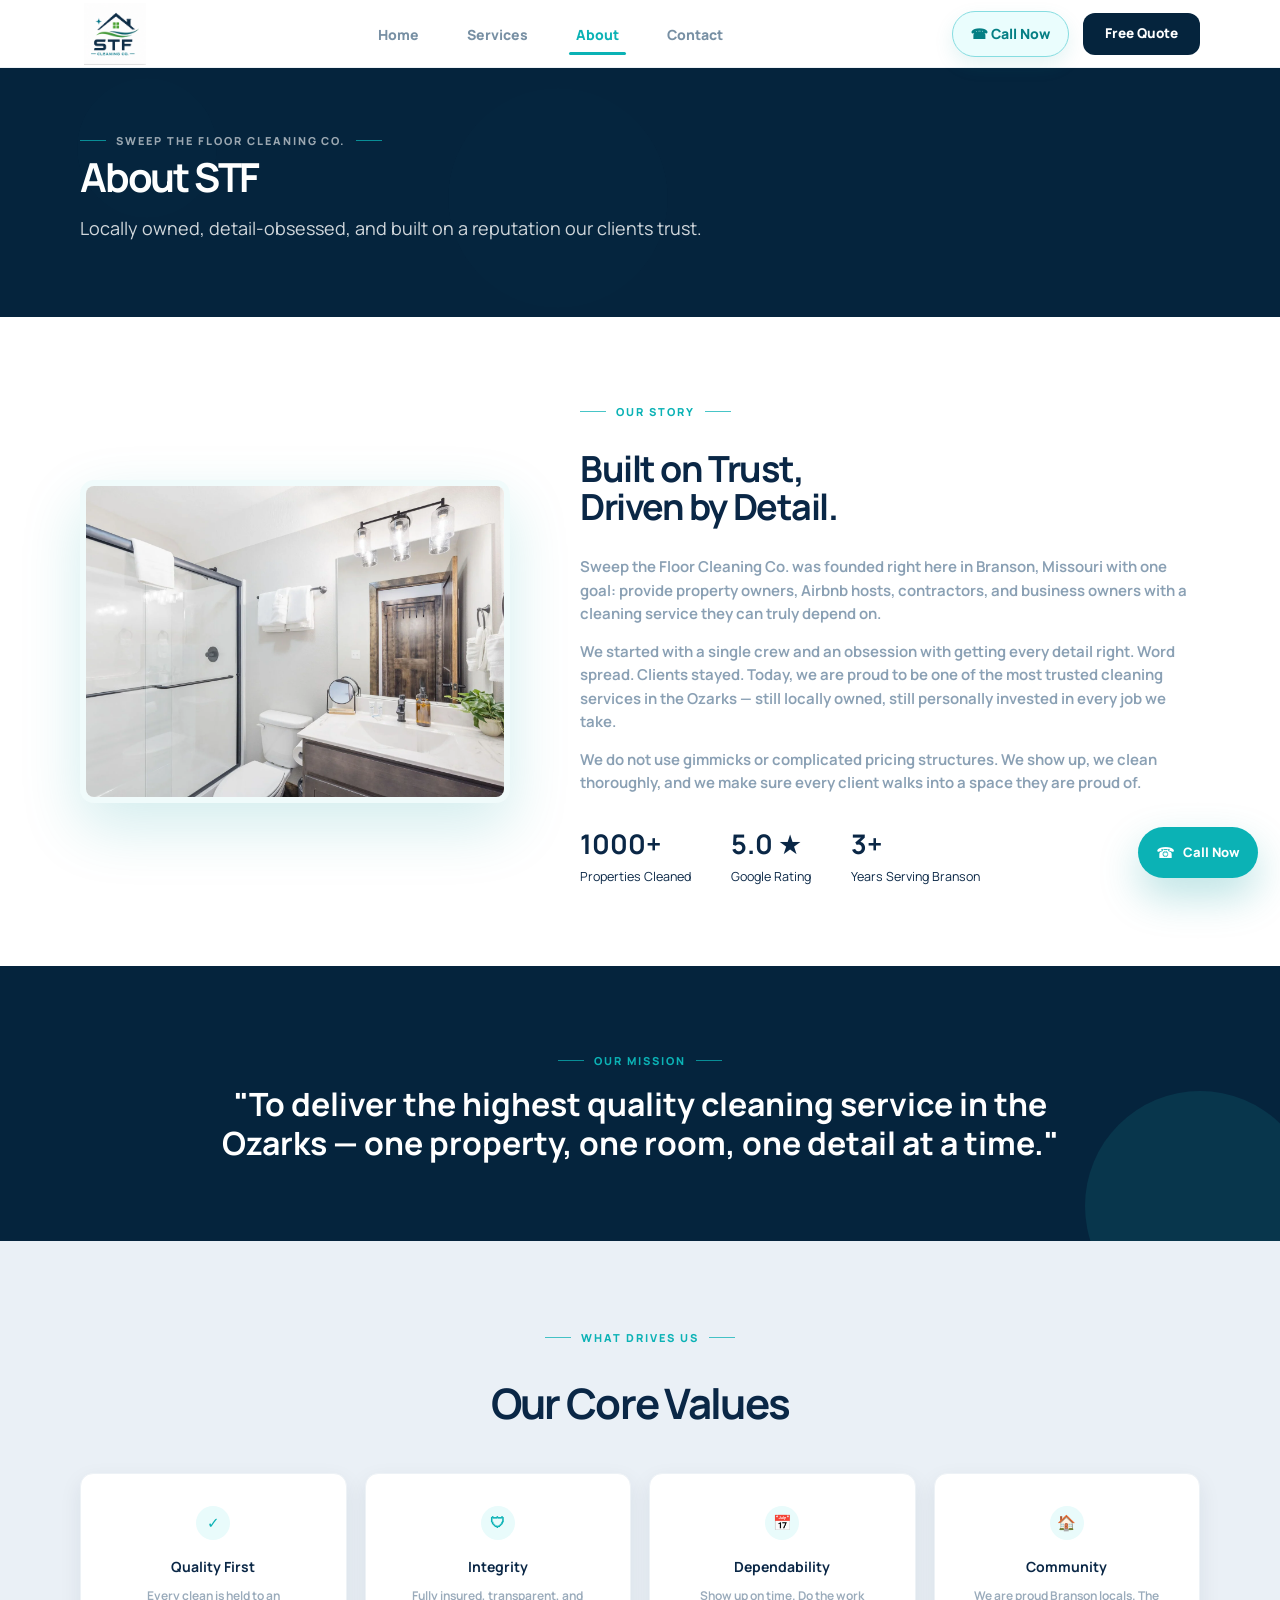
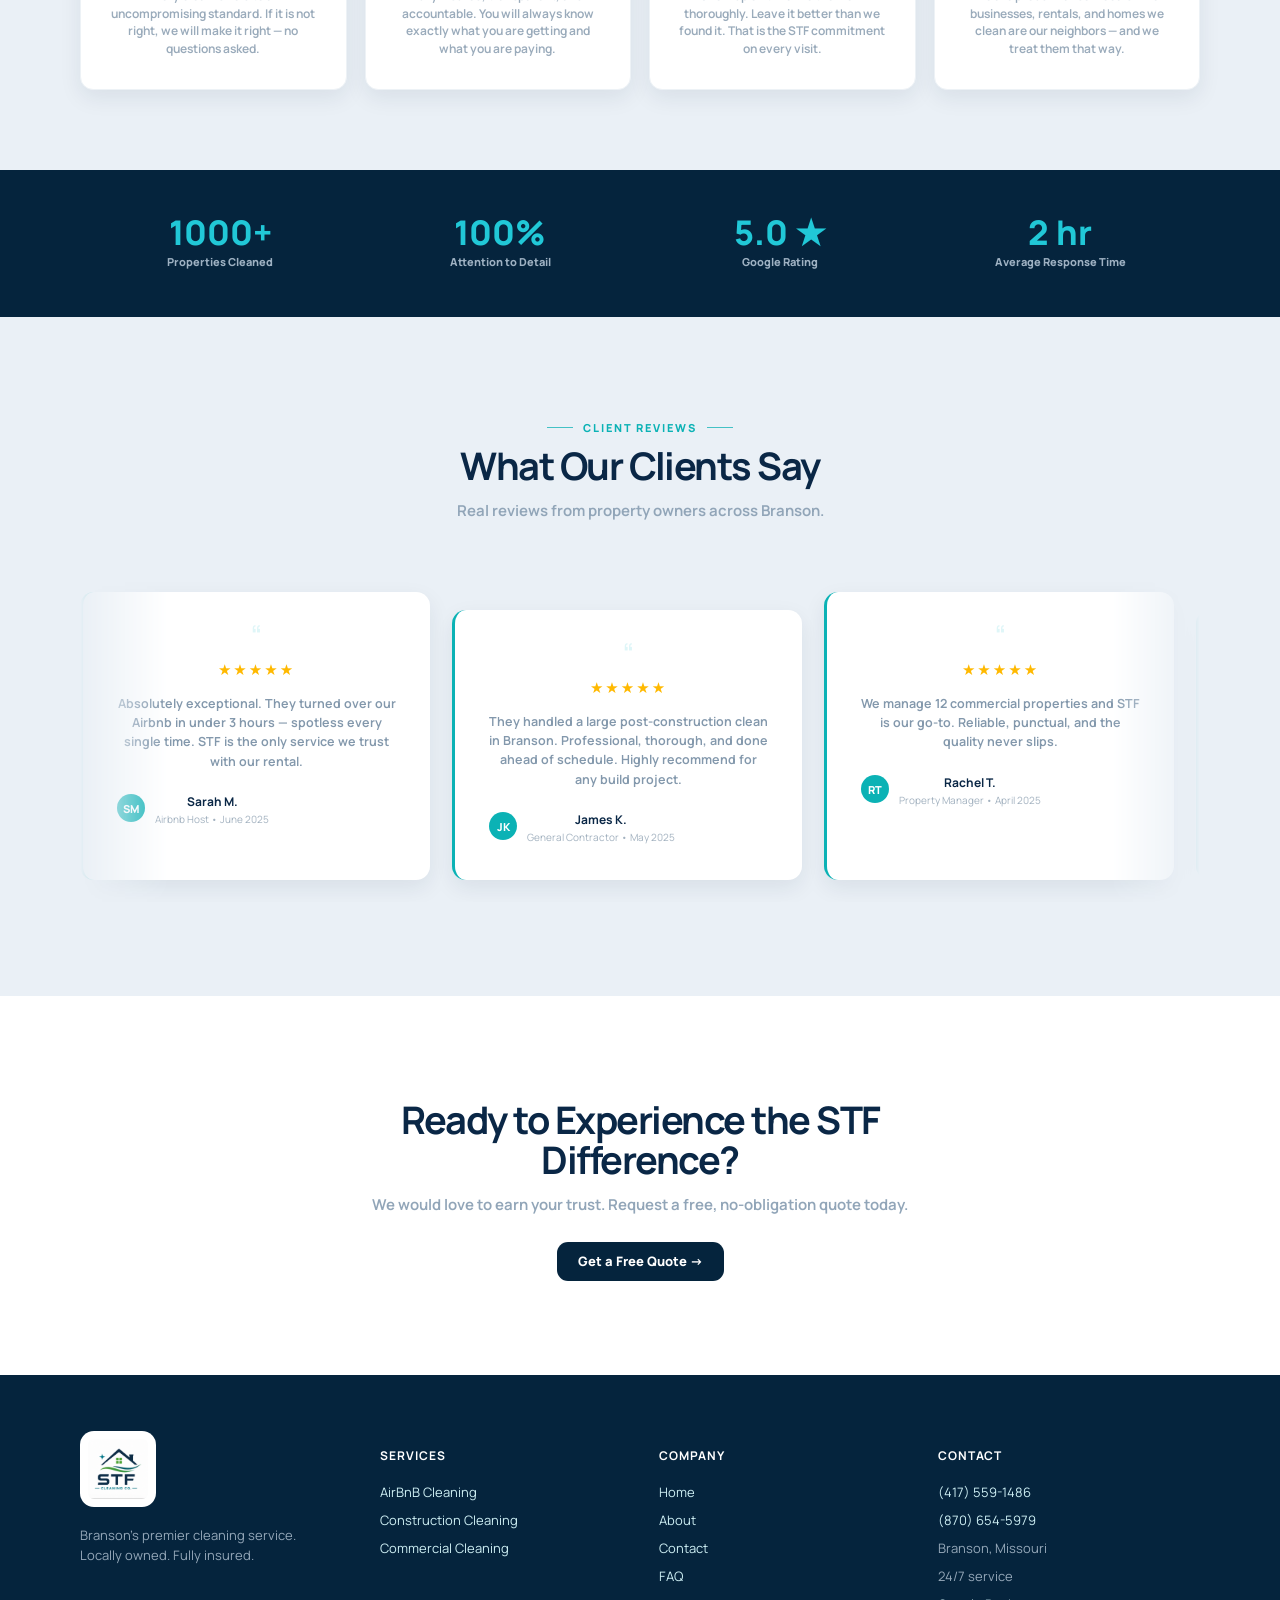
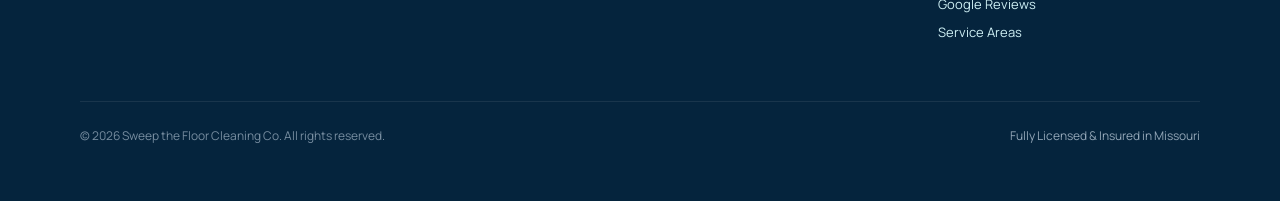
==== commit 09ad5e25: "added dark gradient to five services images, increased padding to FAQs, polished mobile layout" ====
--- a/about.html
+++ b/about.html
@@ -78,7 +78,7 @@
           </p>
 
           <div class="story-stats">
-            <div><strong>500+</strong><small>Properties Cleaned</small></div>
+            <div><strong>1000+</strong><small>Properties Cleaned</small></div>
             <div><strong>5.0 &#9733;</strong><small>Google Rating</small></div>
             <div><strong>3+</strong><small>Years Serving Branson</small></div>
           </div>
@@ -128,7 +128,7 @@
 
     <section class="stats">
       <div class="container stats__grid">
-        <div class="stat"><strong>500+</strong><span>Properties Cleaned</span></div>
+        <div class="stat"><strong>1000+</strong><span>Properties Cleaned</span></div>
         <div class="stat"><strong>100%</strong><span>Attention to Detail</span></div>
         <div class="stat"><strong>5.0 &#9733;</strong><span>Google Rating</span></div>
         <div class="stat"><strong>2 hr</strong><span>Average Response Time</span></div>
--- a/styles.overrides.css
+++ b/styles.overrides.css
@@ -105,7 +105,7 @@
 .services-stack .card-img.small:nth-child(1) img{object-position:center 30%}
 .services-stack .card-img.small:nth-child(2) img{object-position:center 18%}
 .services-stack .card-img.small:nth-child(3) img{object-position:center center}
-.services-stack .card-img.small:nth-child(4) img{object-position:center 88%}
+.services-stack .card-img.small:nth-child(4) img{object-position:center 16%}
 
 /* Text alignment for stacked cards */
 .services-stack .card-copy{position:absolute;left:18px;right:18px;top:12px;bottom:8px;z-index:3;color:#fff;text-shadow:0 6px 18px rgba(0,0,0,.55);text-align:left;display:flex;flex-direction:column;justify-content:space-between;min-height:calc(100% - 20px)}
@@ -705,6 +705,38 @@
     padding:24px 20px;
   }
 
+  .services-page .service-info .eyebrow{
+    margin-bottom:8px;
+  }
+
+  .services-page .service-info h2{
+    font-size:46px;
+    line-height:1.02;
+    margin:8px 0 12px;
+  }
+
+  .services-page .service-info p{
+    font-size:15px;
+    line-height:1.56;
+    margin:0;
+  }
+
+  .services-page .service-info .checks{
+    margin:16px 0 20px;
+    gap:0;
+  }
+
+  .services-page .service-info .checks li{
+    margin:9px 0;
+    line-height:1.42;
+    padding-left:24px;
+  }
+
+  .services-page .service-info .btn{
+    padding:12px 18px;
+    font-size:14px;
+  }
+
   /* About page: place portrait image below the Built on Trust story block. */
   .about-page .about-story .story{
     order:1;
@@ -781,6 +813,31 @@
   .services-page .service-row .service-info,
   .services-page .service-row.reverse .service-info{
     padding:20px 16px;
+  }
+
+  .services-page .service-info h2{
+    font-size:40px;
+    margin:6px 0 10px;
+  }
+
+  .services-page .service-info p{
+    font-size:14.5px;
+    line-height:1.5;
+  }
+
+  .services-page .service-info .checks{
+    margin:14px 0 18px;
+  }
+
+  .services-page .service-info .checks li{
+    margin:8px 0;
+    line-height:1.36;
+    padding-left:22px;
+  }
+
+  .services-page .service-info .btn{
+    padding:11px 16px;
+    font-size:13px;
   }
 }
 
@@ -1049,3 +1106,486 @@
   }
 }
 
+/* Final readability pass: FAQ spacing + stronger service-card text contrast. */
+.faq-item.open .faq-a{
+  padding:8px 32px 72px;
+  max-height:760px;
+}
+
+.services-grid--five .card-img::after{
+  background:linear-gradient(180deg,rgba(3,25,40,.08) 0%,rgba(3,25,40,.78) 58%,rgba(3,25,40,.94) 100%);
+  opacity:1;
+}
+
+@media(max-width:800px){
+  .faq-item.open .faq-a{
+    padding:8px 24px 64px;
+    max-height:820px;
+  }
+
+  .services-grid--five .card-img::after{
+    background:linear-gradient(180deg,rgba(3,25,40,.14) 0%,rgba(3,25,40,.82) 56%,rgba(3,25,40,.96) 100%);
+  }
+}
+
+/* Final tune-up: stronger service text contrast and larger hero stat-box text. */
+.services-grid--five .card-img::after{
+  background:linear-gradient(180deg,rgba(3,25,40,.28) 0%,rgba(3,25,40,.93) 46%,rgba(3,25,40,.995) 100%)!important;
+  opacity:1!important;
+}
+
+.hero .star{
+  display:flex;
+  align-items:center;
+  justify-content:center;
+  font-size:0;
+  line-height:1;
+}
+
+.hero .star::before{
+  content:"\2605";
+  font-size:18px;
+  line-height:1;
+}
+
+.services-grid--five .card-copy{
+  isolation:isolate;
+  z-index:4;
+  text-shadow:0 8px 24px rgba(0,0,0,.75)!important;
+}
+
+.services-grid--five .card-copy::before{
+  content:"";
+  position:absolute;
+  left:-10px;
+  right:-10px;
+  top:-8px;
+  bottom:-8px;
+  border-radius:12px;
+  background:rgba(2,16,28,.56);
+  z-index:-1;
+}
+
+.services-grid--five .card-copy h3,
+.services-grid--five .card-copy p,
+.services-grid--five .card-copy .learn{
+  text-shadow:0 8px 24px rgba(0,0,0,.75)!important;
+}
+
+.hero .float{
+  font-size:30px;
+  line-height:1;
+  padding:16px 22px;
+}
+
+.hero .float small{
+  font-size:17px;
+  line-height:1.2;
+  margin-top:6px;
+}
+
+@media(max-width:800px){
+  .services-grid--five .card-img::after{
+    background:linear-gradient(180deg,rgba(3,25,40,.34) 0%,rgba(3,25,40,.95) 44%,rgba(3,25,40,1) 100%)!important;
+  }
+
+  .services-grid--five .card-copy::before{
+    background:rgba(2,16,28,.62);
+  }
+
+  .hero .float{
+    font-size:34px;
+    padding:14px 18px;
+  }
+
+  .hero .float small{
+    font-size:19px;
+  }
+}
+
+@media(max-width:480px){
+  .hero .float{
+    font-size:28px;
+    padding:12px 14px;
+  }
+
+  .hero .float small{
+    font-size:16px;
+  }
+}
+
+/* Final services-card layout: use top/bottom text bands instead of full-image fills. */
+.services-grid--five .card-img::after{
+  content:"";
+  position:absolute;
+  inset:0;
+  background:linear-gradient(to top,rgba(3,25,40,.82) 0%,rgba(3,25,40,.56) 34%,rgba(3,25,40,.2) 58%,rgba(3,25,40,0) 78%)!important;
+  opacity:1!important;
+  z-index:2;
+  pointer-events:none;
+}
+
+.services-grid--five .card-copy::before{
+  content:none!important;
+}
+
+.services-grid--five .card-copy{
+  isolation:auto!important;
+  z-index:4;
+  border-radius:0;
+  padding:10px 12px;
+  background:transparent!important;
+  left:0!important;
+  right:0!important;
+  bottom:0!important;
+}
+
+.services-grid--five .card-copy h3{
+  margin:0 0 5px!important;
+  line-height:1.15!important;
+}
+
+.services-grid--five .card-copy p{
+  margin:0 0 5px!important;
+  line-height:1.28!important;
+  display:block!important;
+  overflow:visible!important;
+  max-height:none!important;
+  -webkit-line-clamp:unset!important;
+  line-clamp:unset!important;
+  -webkit-box-orient:initial!important;
+}
+
+.services-grid--five .card-copy .learn{
+  line-height:1!important;
+}
+
+.services-grid--five .card-img.big .card-copy{
+  top:auto!important;
+  bottom:0!important;
+  left:0!important;
+  right:0!important;
+  display:flex;
+  flex-direction:column;
+  gap:5px;
+  justify-content:flex-start!important;
+}
+
+.services-grid--five .services-stack .card-copy{
+  top:auto!important;
+  bottom:0!important;
+  left:0!important;
+  right:0!important;
+  min-height:auto!important;
+  display:flex;
+  flex-direction:column;
+  gap:4px;
+  justify-content:flex-start!important;
+}
+
+.services-grid--five .services-stack .card-copy .learn,
+.services-grid--five .card-img.big .card-copy .learn{
+  margin-top:0!important;
+}
+
+@media(max-width:800px){
+  .services-grid--five .card-img::after{
+    background:linear-gradient(to top,rgba(3,25,40,.88) 0%,rgba(3,25,40,.64) 36%,rgba(3,25,40,.24) 60%,rgba(3,25,40,0) 80%)!important;
+  }
+
+  .services-grid--five .card-copy{
+    padding:9px 10px;
+    background:transparent!important;
+  }
+
+  .services-grid--five .card-copy h3{
+    margin:0 0 4px!important;
+    line-height:1.12!important;
+  }
+
+  .services-grid--five .card-copy p{
+    margin:0 0 4px!important;
+    line-height:1.22!important;
+  }
+}
+
+/* Final mobile compact pass: smaller hero stat boxes + shorter card image heights. */
+@media(max-width:800px){
+  .hero .float{
+    font-size:24px!important;
+    padding:10px 12px!important;
+    border-radius:12px!important;
+  }
+
+  .hero .float small{
+    font-size:13px!important;
+    line-height:1.15!important;
+    margin-top:4px!important;
+  }
+
+  .services-grid .card-img.big{
+    height:205px!important;
+    min-height:185px!important;
+  }
+
+  .services-grid--five .card-img.small,
+  .services-grid--five .services-stack .card-img.small{
+    height:205px!important;
+    min-height:185px!important;
+  }
+
+  .gallery-grid article{
+    height:220px!important;
+  }
+}
+
+@media(max-width:480px){
+  .hero .float{
+    font-size:20px!important;
+    padding:8px 10px!important;
+  }
+
+  .hero .float small{
+    font-size:11px!important;
+  }
+
+  .services-grid .card-img.big{
+    height:180px!important;
+    min-height:165px!important;
+  }
+
+  .services-grid--five .card-img.small,
+  .services-grid--five .services-stack .card-img.small{
+    height:180px!important;
+    min-height:165px!important;
+  }
+
+  .gallery-grid article{
+    height:190px!important;
+  }
+}
+
+/* Final mobile FAQ spacing pass: add more internal padding in dropdown cards. */
+@media(max-width:800px){
+  .faq-item{
+    border-radius:14px;
+  }
+
+  .faq-q{
+    padding:20px 24px!important;
+  }
+
+  .faq-item.open .faq-a{
+    padding:6px 24px 88px!important;
+  }
+}
+
+@media(max-width:480px){
+  .faq-q{
+    padding:18px 22px!important;
+  }
+
+  .faq-item.open .faq-a{
+    padding:4px 22px 78px!important;
+  }
+}
+
+/* About page mobile redesign: intentional section rhythm and card-based story flow. */
+@media(max-width:800px){
+  .about-page .page-hero--dark{
+    padding:30px 0 26px;
+  }
+
+  .about-page .page-hero--dark h1{
+    font-size:32px;
+    margin:6px 0 6px;
+    line-height:1.02;
+  }
+
+  .about-page .page-hero--dark p{
+    font-size:15px;
+    line-height:1.5;
+    max-width:32rem;
+  }
+
+  .about-page .about-story{
+    grid-template-columns:1fr!important;
+    gap:14px;
+    padding:24px 0 18px;
+  }
+
+  .about-page .about-story .portrait{
+    order:1;
+    margin-top:0;
+    width:100%;
+    border:0;
+    border-radius:18px;
+    overflow:hidden;
+    aspect-ratio:16/10;
+    box-shadow:0 14px 30px rgba(9,38,69,.14);
+  }
+
+  .about-page .about-story .story{
+    order:2;
+    background:#fff;
+    border:1px solid #e5edf3;
+    border-radius:18px;
+    box-shadow:var(--shadow-sm);
+    padding:18px 16px;
+  }
+
+  .about-page .story h2{
+    font-size:34px;
+    line-height:1.02;
+    margin:8px 0 10px;
+  }
+
+  .about-page .story p{
+    font-size:15px;
+    line-height:1.58;
+    margin:0 0 12px;
+  }
+
+  .about-page .story-stats{
+    margin-top:14px;
+    display:grid;
+    grid-template-columns:repeat(3,minmax(0,1fr));
+    gap:8px;
+    background:#f5f9fc;
+    border:1px solid #e6eef4;
+    border-radius:14px;
+    padding:10px 8px;
+  }
+
+  .about-page .story-stats div{
+    text-align:center;
+  }
+
+  .about-page .story-stats strong{
+    font-size:28px;
+    line-height:1;
+  }
+
+  .about-page .story-stats small{
+    display:block;
+    font-size:11.5px;
+    line-height:1.35;
+    margin-top:4px;
+  }
+
+  .about-page .mission{
+    padding:42px 0;
+  }
+
+  .about-page .mission h2{
+    font-size:24px;
+    line-height:1.35;
+    max-width:34rem;
+  }
+
+  .about-page .values{
+    padding:44px 0;
+  }
+
+  .about-page .values-grid{
+    grid-template-columns:1fr;
+    gap:12px;
+    margin-top:18px;
+  }
+
+  .about-page .value{
+    text-align:left;
+    align-items:flex-start;
+    justify-content:flex-start;
+    min-height:auto;
+    padding:18px 14px;
+  }
+
+  .about-page .value .mini{
+    margin:0 0 10px;
+  }
+
+  .about-page .value h3{
+    margin:0 0 8px;
+    font-size:18px;
+  }
+
+  .about-page .value p{
+    margin:0;
+    max-width:none;
+    font-size:14px;
+    line-height:1.5;
+  }
+
+  .about-page .stats{
+    padding:22px 0;
+  }
+
+  .about-page .stats__grid{
+    gap:12px 10px;
+  }
+
+  .about-page .review-track .review{
+    width:260px;
+    flex-basis:260px;
+  }
+}
+
+@media(max-width:480px){
+  .about-page .page-hero--dark{
+    padding:26px 0 22px;
+  }
+
+  .about-page .page-hero--dark h1{
+    font-size:28px;
+  }
+
+  .about-page .page-hero--dark p{
+    font-size:14px;
+  }
+
+  .about-page .about-story{
+    gap:12px;
+    padding:20px 0 14px;
+  }
+
+  .about-page .about-story .story{
+    padding:16px 14px;
+  }
+
+  .about-page .story h2{
+    font-size:30px;
+  }
+
+  .about-page .story p{
+    font-size:14px;
+    line-height:1.5;
+    margin:0 0 10px;
+  }
+
+  .about-page .story-stats{
+    gap:6px;
+    padding:8px 6px;
+  }
+
+  .about-page .story-stats strong{
+    font-size:24px;
+  }
+
+  .about-page .story-stats small{
+    font-size:10.5px;
+  }
+
+  .about-page .mission h2{
+    font-size:22px;
+  }
+
+  .about-page .values{
+    padding:38px 0;
+  }
+
+  .about-page .value{
+    padding:16px 12px;
+  }
+}
+
